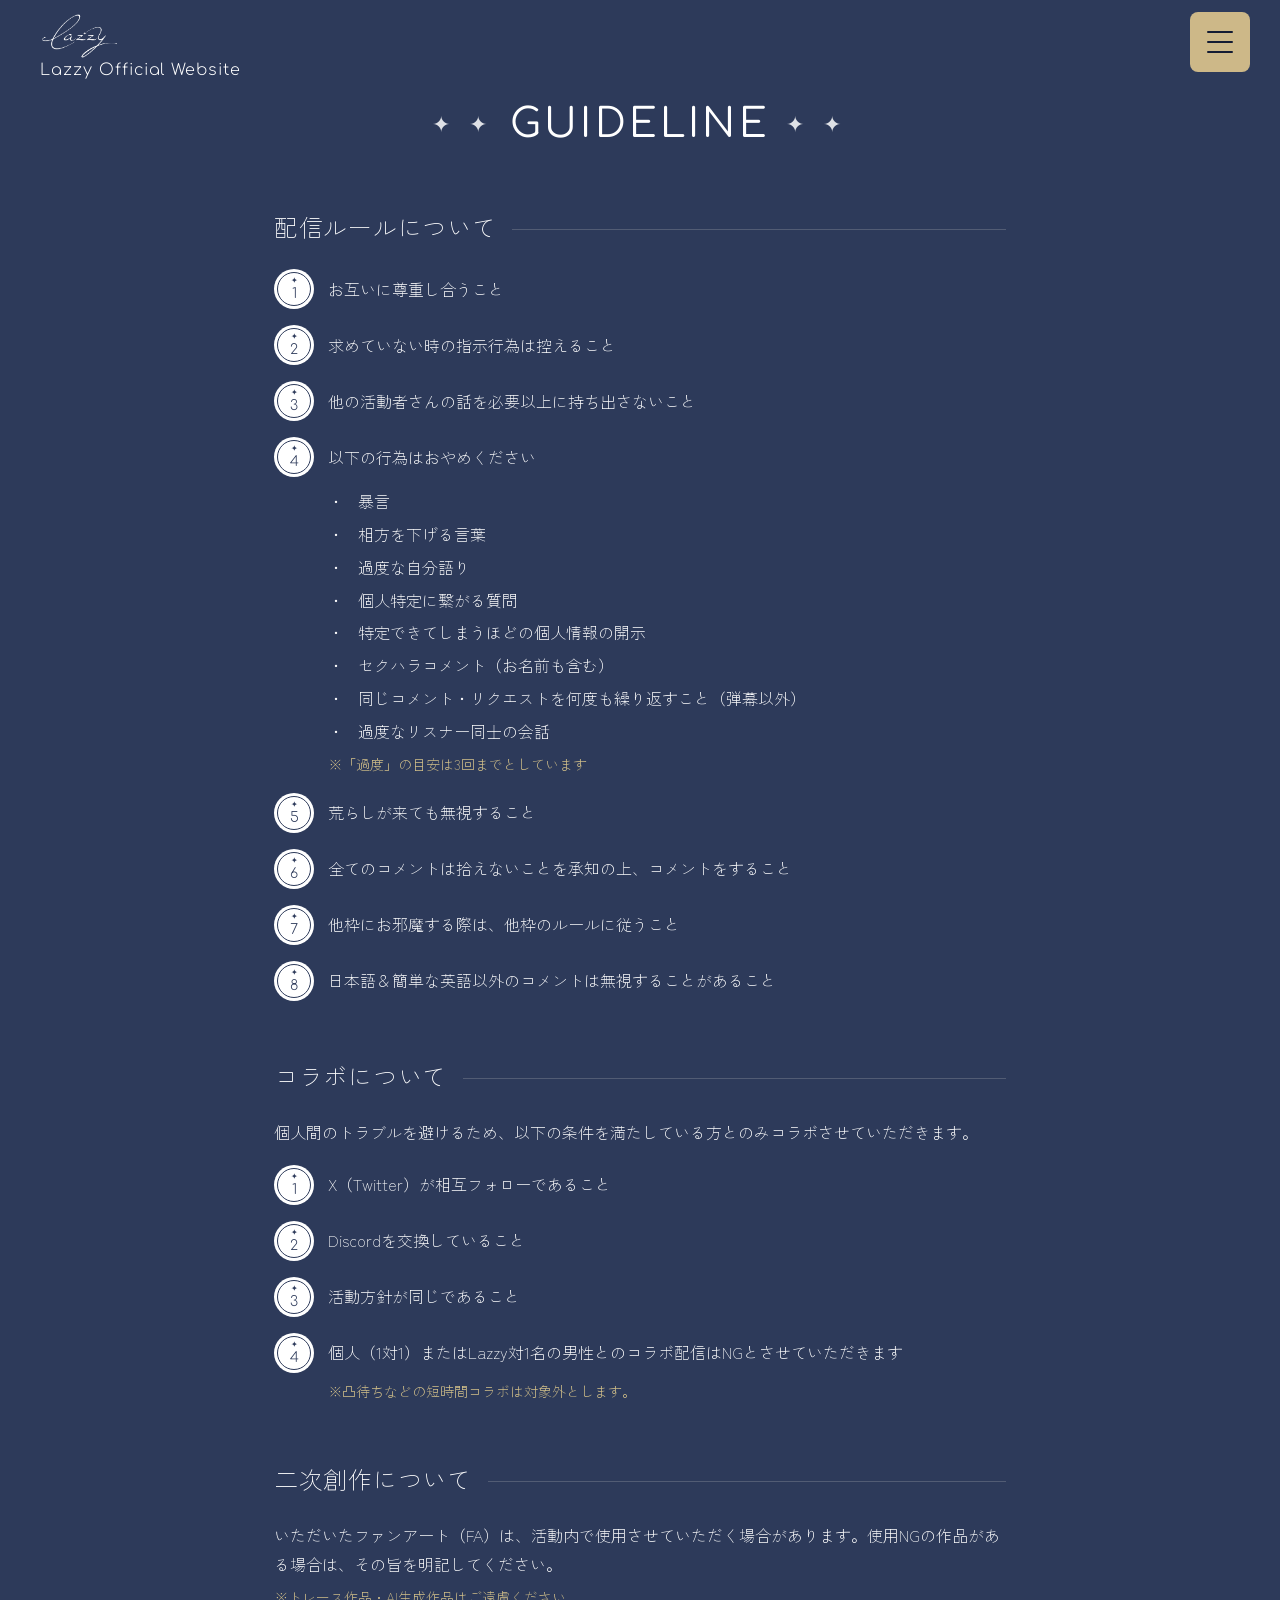
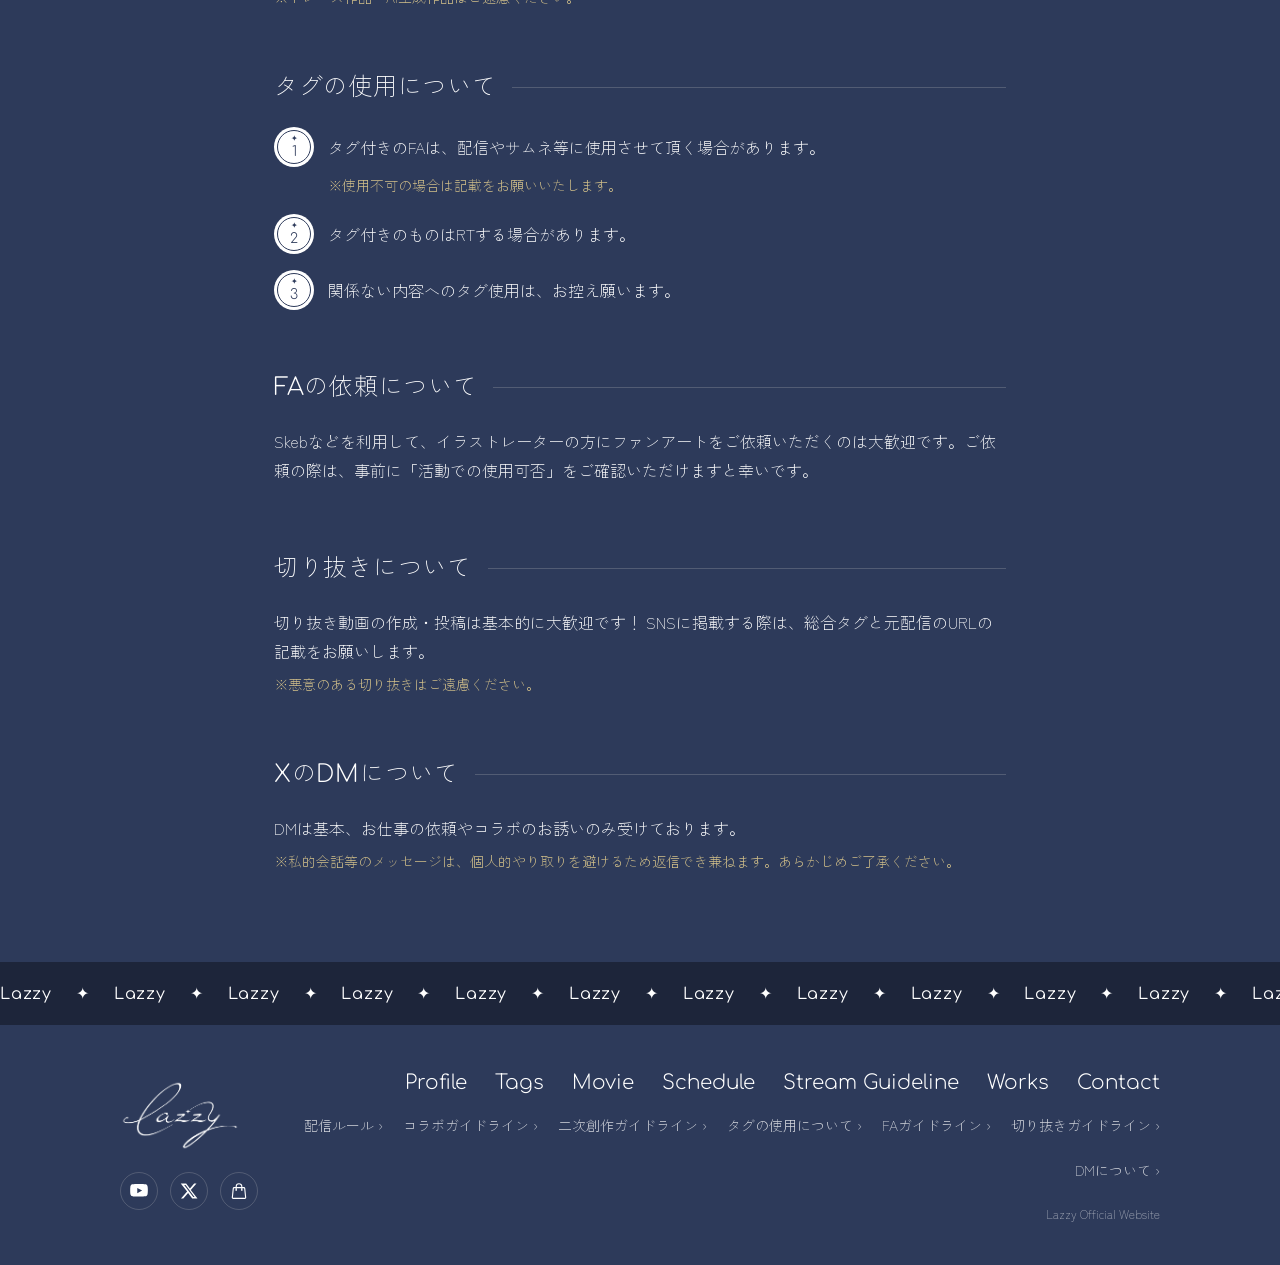
==== guideline.html @ 814a771d "Revert "Redesign scroll-to-top button as a tab-shaped peek button" This reverts commit 3e7f0192d2b36" ====
<!DOCTYPE html>
<html lang="ja">
<head>
<meta charset="UTF-8">
<meta name="viewport" content="width=device-width, initial-scale=1.0">
<title>GUIDELINE｜Lazzy Official Website</title>
<meta name="description" content="Vsingerユニット「Lazzy」のコラボ・二次創作・ファンアート依頼・切り抜きに関するガイドラインです。">

<link rel="icon" href="images/logo.png" type="image/png">

<meta property="og:type" content="website">
<meta property="og:site_name" content="Lazzy Official Website">
<meta property="og:title" content="GUIDELINE｜Lazzy Official Website">
<meta property="og:description" content="Vsingerユニット「Lazzy」のコラボ・二次創作・ファンアート依頼・切り抜きに関するガイドラインです。">
<meta property="og:image" content="images/url_image.png">
<meta name="twitter:card" content="summary_large_image">
<meta name="twitter:title" content="GUIDELINE｜Lazzy Official Website">
<meta name="twitter:description" content="Vsingerユニット「Lazzy」のコラボ・二次創作・ファンアート依頼・切り抜きに関するガイドラインです。">
<meta name="twitter:image" content="images/url_image.png">

<link rel="preconnect" href="https://fonts.googleapis.com">
<link rel="preconnect" href="https://fonts.gstatic.com" crossorigin>
<link href="https://fonts.googleapis.com/css2?family=Comfortaa:wght@300;400;500;600;700&amp;family=Zen+Kaku+Gothic+New:wght@300;400;500;700;900&amp;display=swap" rel="stylesheet">

<link rel="stylesheet" href="css/style.css">
</head>
<body class="page-inner">

<!-- ================= ヘッダー（ロゴ＋ハンバーガーのみ） ================= -->
<header class="site-header header-compact-always">
  <div class="header-inner">
    <a href="index.html#top" class="logo-lockup">
      <img src="images/logo.png" alt="Lazzy" class="logo-img">
      <span class="logo-sub">Lazzy Official Website</span>
    </a>

  </div>
</header>

<!-- ハンバーガーボタン（ヘッダーの外に置き、開いたメニューより前面に重ねる） -->
<button class="nav-toggle" id="navToggle" aria-label="メニューを開く" aria-expanded="false" aria-controls="menuOverlay">
  <span></span><span></span><span></span>
</button>

<!-- ================= フルスクリーンメニュー ================= -->
<div class="menu-overlay" id="menuOverlay">
  <nav class="menu-overlay-nav">
    <a href="index.html#top">Top</a>
    <a href="index.html#profile">Profile</a>
    <a href="index.html#tags">Tags</a>
    <a href="index.html#movie">Movie</a>
    <a href="index.html#schedule">Schedule</a>
    <a href="index.html#guideline">Stream Guideline</a>
    <a href="index.html#works">Works</a>
    <!-- CREATORS非表示中: 再表示する際はこのコメントを外す -->
    <!-- <a href="index.html#creators">Creators</a> -->
  </nav>
</div>

<!-- ================= GUIDELINE本文 ================= -->
<section class="section section-navy guideline-page">
  <div class="section-inner center">
    <h1 class="section-title starred">GUIDELINE</h1>
  </div>

  <div class="section-inner guideline-page-inner reveal-stagger">

    <div class="guideline-block reveal-item" id="stream">
      <h2 class="guideline-heading">配信ルールについて</h2>
      <ol class="rule-list">
        <li><span class="num"><span class="num-inner"><span class="num-star">✦</span>1</span></span>お互いに尊重し合うこと</li>
        <li><span class="num"><span class="num-inner"><span class="num-star">✦</span>2</span></span>求めていない時の指示行為は控えること</li>
        <li><span class="num"><span class="num-inner"><span class="num-star">✦</span>3</span></span>他の活動者さんの話を必要以上に持ち出さないこと</li>
        <li class="stacked">
          <div class="guideline-item-main">
            <span class="num"><span class="num-inner"><span class="num-star">✦</span>4</span></span>
            <p>以下の行為はおやめください</p>
          </div>
          <ul class="guideline-sub">
            <li>暴言</li>
            <li>相方を下げる言葉</li>
            <li>過度な自分語り</li>
            <li>個人特定に繋がる質問</li>
            <li>特定できてしまうほどの個人情報の開示</li>
            <li>セクハラコメント（お名前も含む）</li>
            <li>同じコメント・リクエストを何度も繰り返すこと（弾幕以外）</li>
            <li>過度なリスナー同士の会話</li>
          </ul>
          <p class="guideline-note-light">※「過度」の目安は3回までとしています</p>
        </li>
        <li><span class="num"><span class="num-inner"><span class="num-star">✦</span>5</span></span>荒らしが来ても無視すること</li>
        <li><span class="num"><span class="num-inner"><span class="num-star">✦</span>6</span></span>全てのコメントは拾えないことを承知の上、コメントをすること</li>
        <li><span class="num"><span class="num-inner"><span class="num-star">✦</span>7</span></span>他枠にお邪魔する際は、他枠のルールに従うこと</li>
        <li><span class="num"><span class="num-inner"><span class="num-star">✦</span>8</span></span>日本語＆簡単な英語以外のコメントは無視することがあること</li>
      </ol>
    </div>

    <div class="guideline-block reveal-item" id="collab">
      <h2 class="guideline-heading">コラボについて</h2>
      <p>個人間のトラブルを避けるため、以下の条件を満たしている方とのみコラボさせていただきます。</p>
      <ol class="rule-list">
        <li><span class="num"><span class="num-inner"><span class="num-star">✦</span>1</span></span>X（Twitter）が相互フォローであること</li>
        <li><span class="num"><span class="num-inner"><span class="num-star">✦</span>2</span></span>Discordを交換していること</li>
        <li><span class="num"><span class="num-inner"><span class="num-star">✦</span>3</span></span>活動方針が同じであること</li>
        <li class="stacked">
          <div class="guideline-item-main">
            <span class="num"><span class="num-inner"><span class="num-star">✦</span>4</span></span>
            <p>個人（1対1）またはLazzy対1名の男性とのコラボ配信はNGとさせていただきます</p>
          </div>
          <p class="guideline-note-light">※凸待ちなどの短時間コラボは対象外とします。</p>
        </li>
      </ol>
    </div>

    <div class="guideline-block reveal-item" id="fanart">
      <h2 class="guideline-heading">二次創作について</h2>
      <p>いただいたファンアート（FA）は、活動内で使用させていただく場合があります。使用NGの作品がある場合は、その旨を明記してください。</p>
      <p class="guideline-note-light">※トレース作品・AI生成作品はご遠慮ください。</p>
    </div>

    <div class="guideline-block reveal-item" id="tag">
      <h2 class="guideline-heading">タグの使用について</h2>
      <ol class="rule-list">
        <li class="stacked">
          <div class="guideline-item-main">
            <span class="num"><span class="num-inner"><span class="num-star">✦</span>1</span></span>
            <p>タグ付きのFAは、配信やサムネ等に使用させて頂く場合があります。</p>
          </div>
          <p class="guideline-note-light">※使用不可の場合は記載をお願いいたします。</p>
        </li>
        <li><span class="num"><span class="num-inner"><span class="num-star">✦</span>2</span></span>タグ付きのものはRTする場合があります。</li>
        <li><span class="num"><span class="num-inner"><span class="num-star">✦</span>3</span></span>関係ない内容へのタグ使用は、お控え願います。</li>
      </ol>
    </div>

    <div class="guideline-block reveal-item" id="fa-request">
      <h2 class="guideline-heading">FAの依頼について</h2>
      <p>Skebなどを利用して、イラストレーターの方にファンアートをご依頼いただくのは大歓迎です。ご依頼の際は、事前に「活動での使用可否」をご確認いただけますと幸いです。</p>
    </div>

    <div class="guideline-block reveal-item" id="kirinuki">
      <h2 class="guideline-heading">切り抜きについて</h2>
      <p>切り抜き動画の作成・投稿は基本的に大歓迎です！ SNSに掲載する際は、総合タグと元配信のURLの記載をお願いします。</p>
      <p class="guideline-note-light">※悪意のある切り抜きはご遠慮ください。</p>
    </div>

    <div class="guideline-block reveal-item" id="dm">
      <h2 class="guideline-heading">XのDMについて</h2>
      <p>DMは基本、お仕事の依頼やコラボのお誘いのみ受けております。</p>
      <p class="guideline-note-light">※私的会話等のメッセージは、個人的やり取りを避けるため返信でき兼ねます。あらかじめご了承ください。</p>
    </div>

  </div>
</section>

<!-- ================= マーキー ================= -->
<div class="marquee" aria-hidden="true">
  <div class="marquee-track">
    <span class="marquee-word">Lazzy</span><span class="marquee-star">✦</span>
    <span class="marquee-word">Lazzy</span><span class="marquee-star">✦</span>
    <span class="marquee-word">Lazzy</span><span class="marquee-star">✦</span>
    <span class="marquee-word">Lazzy</span><span class="marquee-star">✦</span>
    <span class="marquee-word">Lazzy</span><span class="marquee-star">✦</span>
    <span class="marquee-word">Lazzy</span><span class="marquee-star">✦</span>
    <span class="marquee-word">Lazzy</span><span class="marquee-star">✦</span>
    <span class="marquee-word">Lazzy</span><span class="marquee-star">✦</span>
    <span class="marquee-word">Lazzy</span><span class="marquee-star">✦</span>
    <span class="marquee-word">Lazzy</span><span class="marquee-star">✦</span>
    <span class="marquee-word">Lazzy</span><span class="marquee-star">✦</span>
    <span class="marquee-word">Lazzy</span><span class="marquee-star">✦</span>
    <span class="marquee-word">Lazzy</span><span class="marquee-star">✦</span>
    <span class="marquee-word">Lazzy</span><span class="marquee-star">✦</span>
    <span class="marquee-word">Lazzy</span><span class="marquee-star">✦</span>
    <span class="marquee-word">Lazzy</span><span class="marquee-star">✦</span>
    <span class="marquee-word">Lazzy</span><span class="marquee-star">✦</span>
    <span class="marquee-word">Lazzy</span><span class="marquee-star">✦</span>
    <span class="marquee-word">Lazzy</span><span class="marquee-star">✦</span>
    <span class="marquee-word">Lazzy</span><span class="marquee-star">✦</span>
    <span class="marquee-word">Lazzy</span><span class="marquee-star">✦</span>
    <span class="marquee-word">Lazzy</span><span class="marquee-star">✦</span>
    <span class="marquee-word">Lazzy</span><span class="marquee-star">✦</span>
    <span class="marquee-word">Lazzy</span><span class="marquee-star">✦</span>
    <span class="marquee-word">Lazzy</span><span class="marquee-star">✦</span>
    <span class="marquee-word">Lazzy</span><span class="marquee-star">✦</span>
    <span class="marquee-word">Lazzy</span><span class="marquee-star">✦</span>
    <span class="marquee-word">Lazzy</span><span class="marquee-star">✦</span>
    <span class="marquee-word">Lazzy</span><span class="marquee-star">✦</span>
    <span class="marquee-word">Lazzy</span><span class="marquee-star">✦</span>
    <span class="marquee-word">Lazzy</span><span class="marquee-star">✦</span>
    <span class="marquee-word">Lazzy</span><span class="marquee-star">✦</span>
    <span class="marquee-word">Lazzy</span><span class="marquee-star">✦</span>
    <span class="marquee-word">Lazzy</span><span class="marquee-star">✦</span>
    <span class="marquee-word">Lazzy</span><span class="marquee-star">✦</span>
    <span class="marquee-word">Lazzy</span><span class="marquee-star">✦</span>
    <span class="marquee-word">Lazzy</span><span class="marquee-star">✦</span>
    <span class="marquee-word">Lazzy</span><span class="marquee-star">✦</span>
    <span class="marquee-word">Lazzy</span><span class="marquee-star">✦</span>
    <span class="marquee-word">Lazzy</span><span class="marquee-star">✦</span>
  </div>
</div>

<!-- ================= フッター ================= -->
<footer class="site-footer">
  <div class="footer-inner">
    <div class="footer-left">
      <a href="index.html#top" class="logo-lockup footer-logo">
        <img src="images/logo.png" alt="Lazzy" class="logo-img">
      </a>
      <div class="footer-social">
        <a href="https://www.youtube.com/@we_are_lazzy" target="_blank" rel="noopener" aria-label="YouTube">
          <svg aria-hidden="true" viewBox="0 0 24 24" width="18" height="18"><path fill="currentColor" d="M23.5 6.2s-.23-1.64-.94-2.36c-.9-.94-1.9-.95-2.36-1C16.9 2.5 12 2.5 12 2.5h-.01s-4.9 0-8.2.34c-.46.05-1.46.06-2.36 1C.72 4.56.5 6.2.5 6.2S.25 8.13.25 10.06v1.87C.25 13.87.5 15.8.5 15.8s.23 1.64.93 2.36c.9.94 2.08.91 2.6 1.01 1.9.18 8 .24 8 .24s4.9-.01 8.2-.35c.46-.05 1.46-.06 2.36-1 .7-.72.94-2.36.94-2.36s.25-1.93.25-3.87v-1.87c0-1.93-.25-3.86-.25-3.86zM9.7 14.9V7.9l6.5 3.5-6.5 3.5z"/></svg>
        </a>
        <a href="https://x.com/we_are_lazzy" target="_blank" rel="noopener" aria-label="X (Twitter)">
          <svg aria-hidden="true" viewBox="0 0 24 24" width="18" height="18"><path fill="currentColor" d="M18.9 2H22l-7.6 8.7L23.3 22h-7l-5.5-7.2L4.4 22H1.3l8.2-9.3L1 2h7.2l5 6.6L18.9 2zm-1.2 18h1.7L7.4 3.9H5.6L17.7 20z"/></svg>
        </a>
        <a href="https://lazzy.booth.pm" target="_blank" rel="noopener" aria-label="グッズショップ">
          <svg aria-hidden="true" xmlns="http://www.w3.org/2000/svg" fill="none" viewBox="0 0 24 24" stroke-width="1.5" stroke="currentColor" width="18" height="18">
            <path stroke-linecap="round" stroke-linejoin="round" d="M15.75 10.5V6a3.75 3.75 0 1 0-7.5 0v4.5m11.356-1.993 1.263 12c.07.665-.45 1.243-1.119 1.243H4.25a1.125 1.125 0 0 1-1.12-1.243l1.264-12A1.125 1.125 0 0 1 5.513 7.5h12.974c.576 0 1.059.435 1.119 1.007ZM8.625 10.5a.375.375 0 1 1-.75 0 .375.375 0 0 1 .75 0Zm7.5 0a.375.375 0 1 1-.75 0 .375.375 0 0 1 .75 0Z" />
          </svg>
        </a>
      </div>
    </div>

    <div class="footer-right">
      <div class="footer-right-top">
        <nav class="footer-nav">
          <a href="index.html#profile">Profile</a>
          <a href="index.html#tags">Tags</a>
          <a href="index.html#movie">Movie</a>
          <a href="index.html#schedule">Schedule</a>
          <a href="index.html#guideline">Stream Guideline</a>
          <a href="index.html#works">Works</a>
          <!-- CREATORS非表示中: 再表示する際はこのコメントを外す -->
          <!-- <a href="index.html#creators">Creators</a> -->
          <a href="https://x.com/we_are_lazzy" target="_blank" rel="noopener">Contact</a>
        </nav>

        <div class="footer-sub-links">
          <a href="#stream">配信ルール &rsaquo;</a>
          <a href="#collab">コラボガイドライン &rsaquo;</a>
          <a href="#fanart">二次創作ガイドライン &rsaquo;</a>
          <span class="footer-break" aria-hidden="true"></span>
          <a href="#tag">タグの使用について &rsaquo;</a>
          <a href="#fa-request">FAガイドライン &rsaquo;</a>
          <a href="#kirinuki">切り抜きガイドライン &rsaquo;</a>
          <span class="footer-break" aria-hidden="true"></span>
          <a href="#dm">DMについて &rsaquo;</a>
        </div>
      </div>

      <p class="footer-copy">Lazzy Official Website</p>
    </div>
  </div>
</footer>

<button class="scroll-top-btn" id="scrollTopBtn" aria-label="ページトップへ戻る">
  <svg aria-hidden="true" viewBox="0 0 24 24" width="20" height="20"><path fill="currentColor" d="M12 4l-8 8h5v8h6v-8h5z"/></svg>
</button>

<script src="js/script.js"></script>
</body>
</html>
---- css/style.css ----
/* =========================================================
   Lazzy 公式サイト スタイルシート
   色を変えたい場合は、下の :root の中の色コード(#で始まる値)を
   書き換えるだけで、サイト全体の配色が変わります。
   ========================================================= */

:root {
  --color-navy: #1c2745;
  --color-navy-deep: #141c33;
  --color-navy-deep-rgb: 20, 28, 51;
  --color-ivory: #f7f3ea;
  --color-ivory-rgb: 247, 243, 234;
  --color-text-dark: #2d3a5a;
  --color-text-light: #ffffff;
  --color-text-muted: #ffffff;
  --color-text-muted-dark: #2d3a5a;
  --color-accent: #cdb888;
  --color-gold: #cdb888;
  --color-gold-rgb: 205, 184, 136;
  --color-gold-dark: #b89f70;
  --color-border-light: rgba(var(--color-ivory-rgb), 0.18);
  --color-white: #ffffff;
  --color-white-rgb: 255, 255, 255;
  --color-black: #000000;
  --color-date-gray: #d3d3d3;

  --color-hero-navy: #2d3a5a;
  --color-hero-gold: #d5c28a;
  --color-hero-gold-rgb: 213, 194, 138;
  --color-marquee-navy: #1d253a;

  --font-logo: 'Comfortaa', 'Zen Kaku Gothic New', sans-serif;
  --font-heading: 'Comfortaa', 'Zen Kaku Gothic New', sans-serif;
  --font-body: 'Zen Kaku Gothic New', 'Comfortaa', sans-serif;
  --font-jp: 'Zen Kaku Gothic New', sans-serif;

  --max-width: 1120px;
}

* { box-sizing: border-box; }

html { scroll-behavior: smooth; }

@media (prefers-reduced-motion: reduce) {
  html { scroll-behavior: auto; }
  * { animation-duration: 0.01ms !important; animation-iteration-count: 1 !important; transition-duration: 0.01ms !important; }
}

body {
  margin: 0;
  font-family: var(--font-body);
  color: var(--color-text-dark);
  background: var(--color-hero-navy);
  line-height: 1.8;
  font-weight: 300;
}
body.menu-open {
  overflow: hidden;
}
body.menu-open .nav-toggle {
  opacity: 1;
  transform: scale(1);
  pointer-events: auto;
}

img { max-width: 100%; display: block; }
a { color: inherit; text-decoration: none; }
h1, h2, h3 { margin: 0; }

.visually-hidden {
  position: absolute;
  width: 1px;
  height: 1px;
  padding: 0;
  margin: -1px;
  overflow: hidden;
  clip: rect(0, 0, 0, 0);
  white-space: nowrap;
  border: 0;
}

.section-inner {
  max-width: var(--max-width);
  margin: 0 auto;
  padding: 0 24px;
}
.header-inner {
  max-width: var(--max-width);
  margin: 0 auto;
  padding: 0 24px;
}
.center { text-align: center; }

a:focus-visible,
button:focus-visible {
  outline: 2px solid var(--color-accent);
  outline-offset: 3px;
}

/* ---------- 共通見出し ---------- */
.section-title {
  font-family: var(--font-heading);
  font-weight: 400;
  font-size: 40px;
  letter-spacing: 0.08em;
  margin-bottom: 18px;
  opacity: 0;
  transform: translateY(24px);
  transition: opacity .7s ease, transform .7s ease;
}
.section-title.is-visible {
  opacity: 1;
  transform: translateY(0);
}

/* ---------- スクロール表示アニメーション（汎用） ---------- */
.reveal {
  opacity: 0;
  transform: translateY(24px);
  transition: opacity .7s ease, transform .7s ease;
}
.reveal.is-visible {
  opacity: 1;
  transform: translateY(0);
}
.reveal-d1 { transition-delay: .15s; }

.reveal-stagger > .reveal-item {
  opacity: 0;
  transform: translateY(24px);
  transition: opacity .6s ease, transform .6s ease;
}
.reveal-stagger.is-visible > .reveal-item {
  opacity: 1;
  transform: translateY(0);
}
.reveal-stagger > .reveal-item:nth-child(1) { transition-delay: 0s; }
.reveal-stagger > .reveal-item:nth-child(2) { transition-delay: .1s; }
.reveal-stagger > .reveal-item:nth-child(3) { transition-delay: .2s; }
.reveal-stagger > .reveal-item:nth-child(4) { transition-delay: .3s; }
.reveal-stagger > .reveal-item:nth-child(5) { transition-delay: .4s; }
.reveal-stagger > .reveal-item:nth-child(6) { transition-delay: .5s; }
.reveal-stagger > .reveal-item:nth-child(7) { transition-delay: .6s; }
.reveal-stagger > .reveal-item:nth-child(8) { transition-delay: .7s; }
.section-lead {
  color: var(--color-text-muted);
  margin: 0 auto 24px;
  font-size: 24px;
  white-space: nowrap;
}
.sp-break { display: none; }
.section-sublead {
  color: var(--color-text-muted);
  font-size: 16px;
  margin: 0;
}

.section-title.starred::before,
.section-title.starred::after {
  content: '✦ ✦';
  display: inline-block;
  color: currentColor;
  font-size: 0.55em;
  letter-spacing: 0.3em;
  vertical-align: middle;
  opacity: 0.85;
  animation: twinkle 2.4s ease-in-out infinite alternate;
}
.section-title.starred::before { margin-right: 16px; }
.section-title.starred::after { margin-left: 16px; animation-delay: 1.2s; }
.section-title.starred.dark { color: var(--color-text-dark); }
.section-navy .section-lead { color: var(--color-text-muted); }
.section-ivory .section-lead { color: var(--color-text-muted-dark); }

/* ---------- ヘッダー ---------- */
.site-header {
  position: fixed;
  top: 0; left: 0; right: 0;
  z-index: 100;
  background: transparent;
  transition: background .3s ease, backdrop-filter .3s ease;
}
.header-inner {
  display: flex;
  align-items: flex-start;
  justify-content: space-between;
  height: 90px;
  max-width: none;
  margin: 0;
  padding: 12px 40px 0;
}
.logo-lockup {
  display: flex;
  flex-direction: column;
  align-items: flex-start;
  line-height: 1.1;
}
.logo-img {
  display: block;
  height: 48px;
  width: auto;
  mix-blend-mode: screen;
}
.logo-sub {
  font-family: var(--font-heading);
  font-size: 16px;
  letter-spacing: 0.06em;
  color: var(--color-text-muted);
  margin-top: 2px;
}
.main-nav {
  display: flex;
  flex-direction: column;
  align-items: flex-end;
  gap: 12px;
  opacity: 1;
  transform: translateY(0);
  transition: opacity .3s ease, transform .3s ease;
}
.main-nav a {
  font-family: var(--font-heading);
  font-size: 40px;
  line-height: 1.1;
  letter-spacing: 0.04em;
  color: var(--color-text-light);
  position: relative;
}
.main-nav a::after {
  content: '';
  position: absolute;
  left: 0; bottom: -6px;
  width: 0; height: 1px;
  background: var(--color-accent);
  transition: width .25s ease;
}
.main-nav a:hover::after { width: 100%; }

.nav-toggle {
  display: flex;
  position: fixed;
  top: 12px;
  right: 30px;
  z-index: 300;
  flex-direction: column;
  justify-content: center;
  align-items: center;
  gap: 8px;
  width: 60px; height: 60px;
  background: var(--color-gold);
  border: none;
  border-radius: 8px;
  cursor: pointer;
  padding: 0;
  opacity: 0;
  transform: scale(.9);
  pointer-events: none;
  transition: background-color .3s ease, opacity .3s ease, transform .3s ease;
  flex: 0 0 auto;
}
.nav-toggle:hover { background: var(--color-gold-dark); }
.nav-toggle span {
  display: block;
  width: 26px;
  height: 2px;
  background: var(--color-navy-deep);
  border-radius: 2px;
  transition: transform .3s ease, opacity .3s ease, background-color .3s ease;
}
.nav-toggle.is-active {
  background: var(--color-navy-deep);
}
.nav-toggle.is-active:hover { background: var(--color-navy-deep); }
.nav-toggle.is-active span {
  background: var(--color-text-light);
}
.nav-toggle.is-active span:nth-child(1) { transform: translateY(10px) rotate(45deg); }
.nav-toggle.is-active span:nth-child(2) { opacity: 0; }
.nav-toggle.is-active span:nth-child(3) { transform: translateY(-10px) rotate(-45deg); }

/* スクロール後（TOP）／常時（下層ページ）はナビをたたんでハンバーガーのみ表示 */
.site-header.is-compact .main-nav,
.site-header.header-compact-always .main-nav {
  opacity: 0;
  transform: translateY(-8px);
  pointer-events: none;
}
.site-header.is-compact ~ .nav-toggle,
.site-header.header-compact-always ~ .nav-toggle {
  opacity: 1;
  transform: scale(1);
  pointer-events: auto;
}

/* ---------- フルスクリーンメニュー ---------- */
.menu-overlay {
  position: fixed;
  inset: 0;
  z-index: 200;
  background: var(--color-ivory);
  display: flex;
  flex-direction: column;
  align-items: flex-end;
  justify-content: center;
  padding: 40px 48px;
  opacity: 0;
  visibility: hidden;
  transform: translateY(-24px);
  transition: opacity .35s ease, transform .35s ease, visibility 0s linear .35s;
  pointer-events: none;
}
.menu-overlay.is-open {
  opacity: 1;
  visibility: visible;
  transform: translateY(0);
  transition: opacity .35s ease, transform .35s ease, visibility 0s linear 0s;
  pointer-events: auto;
}

.menu-overlay-nav {
  display: flex;
  flex-direction: column;
  align-items: flex-end;
  gap: 12px;
}
.menu-overlay-nav a {
  font-family: var(--font-heading);
  font-weight: normal;
  font-size: 40px;
  color: var(--color-text-dark);
  letter-spacing: 0.04em;
  opacity: 0;
  transform: translateX(24px);
  transition: opacity .35s ease, transform .35s ease;
}
.menu-overlay.is-open .menu-overlay-nav a {
  opacity: 1;
  transform: translateX(0);
}
.menu-overlay-nav a:nth-child(1) { transition-delay: .1s; }
.menu-overlay-nav a:nth-child(2) { transition-delay: .15s; }
.menu-overlay-nav a:nth-child(3) { transition-delay: .2s; }
.menu-overlay-nav a:nth-child(4) { transition-delay: .25s; }
.menu-overlay-nav a:nth-child(5) { transition-delay: .3s; }
.menu-overlay-nav a:nth-child(6) { transition-delay: .35s; }
.menu-overlay-nav a:nth-child(7) { transition-delay: .4s; }
.menu-overlay-nav a:nth-child(8) { transition-delay: .45s; }
.menu-overlay-nav a:hover { color: var(--color-gold-dark); }

/* ---------- ページローダー ---------- */
.page-loader {
  position: fixed;
  inset: 0;
  width: 100vw;
  height: 100vh;
  width: 100dvw;
  height: 100dvh;
  z-index: 500;
  display: flex;
  flex-direction: column;
  align-items: center;
  justify-content: center;
  gap: 24px;
  overflow: hidden;
  background:
    linear-gradient(0deg, rgba(var(--color-hero-gold-rgb), 0.5) 0%, rgba(var(--color-hero-gold-rgb), 0) 55%),
    var(--color-hero-navy);
  -webkit-mask-image: radial-gradient(circle at center, transparent 0%, black 0%);
  mask-image: radial-gradient(circle at center, transparent 0%, black 0%);
  transition: visibility 0s linear .5s;
}
.page-loader.is-hidden {
  visibility: hidden;
  pointer-events: none;
  animation: page-loader-iris-out .5s ease forwards;
}
@keyframes page-loader-iris-out {
  0%   { -webkit-mask-image: radial-gradient(circle at center, transparent 0%, black 0%);   mask-image: radial-gradient(circle at center, transparent 0%, black 0%); }
  10%  { -webkit-mask-image: radial-gradient(circle at center, transparent 10%, black 10%); mask-image: radial-gradient(circle at center, transparent 10%, black 10%); }
  20%  { -webkit-mask-image: radial-gradient(circle at center, transparent 20%, black 20%); mask-image: radial-gradient(circle at center, transparent 20%, black 20%); }
  30%  { -webkit-mask-image: radial-gradient(circle at center, transparent 30%, black 30%); mask-image: radial-gradient(circle at center, transparent 30%, black 30%); }
  40%  { -webkit-mask-image: radial-gradient(circle at center, transparent 40%, black 40%); mask-image: radial-gradient(circle at center, transparent 40%, black 40%); }
  50%  { -webkit-mask-image: radial-gradient(circle at center, transparent 50%, black 50%); mask-image: radial-gradient(circle at center, transparent 50%, black 50%); }
  60%  { -webkit-mask-image: radial-gradient(circle at center, transparent 60%, black 60%); mask-image: radial-gradient(circle at center, transparent 60%, black 60%); }
  70%  { -webkit-mask-image: radial-gradient(circle at center, transparent 70%, black 70%); mask-image: radial-gradient(circle at center, transparent 70%, black 70%); }
  80%  { -webkit-mask-image: radial-gradient(circle at center, transparent 80%, black 80%); mask-image: radial-gradient(circle at center, transparent 80%, black 80%); }
  90%  { -webkit-mask-image: radial-gradient(circle at center, transparent 90%, black 90%); mask-image: radial-gradient(circle at center, transparent 90%, black 90%); }
  100% { -webkit-mask-image: radial-gradient(circle at center, transparent 100%, black 100%); mask-image: radial-gradient(circle at center, transparent 100%, black 100%); }
}
.page-loader-logo {
  position: relative;
  z-index: 1;
  width: 160px;
  height: auto;
  mix-blend-mode: screen;
  filter: drop-shadow(0 0 16px rgba(var(--color-white-rgb), 0.3));
}
.page-loader-dots {
  position: relative;
  z-index: 1;
  display: flex;
  gap: 14px;
  font-size: 20px;
  color: var(--color-hero-gold);
}
.page-loader-dots span {
  display: inline-block;
  opacity: 0.3;
  animation: page-loader-dot-pulse 0.9s ease-in-out infinite;
}
.page-loader-dots span:nth-child(1) { animation-delay: 0s; }
.page-loader-dots span:nth-child(2) { animation-delay: .15s; }
.page-loader-dots span:nth-child(3) { animation-delay: .3s; }
@keyframes page-loader-dot-pulse {
  0%, 100% { opacity: 0.3; transform: scale(0.8); }
  50% { opacity: 1; transform: scale(1.3); }
}

/* ---------- ヒーロー ---------- */
.hero {
  position: relative;
  height: 810px;
  text-align: center;
  overflow: hidden;
  background:
    linear-gradient(0deg, rgba(var(--color-hero-gold-rgb), 0.5) 0%, rgba(var(--color-hero-gold-rgb), 0) 55%),
    var(--color-hero-navy);
}

.hero-star {
  position: absolute;
  z-index: 1;
  color: var(--color-white);
  opacity: 0.85;
  animation: twinkle 4s ease-in-out infinite alternate;
}
.hero-star-1 { top: 9%; left: 14%; font-size: 15px; animation-delay: .3s; }
.hero-star-2 { top: 16%; right: 12%; font-size: 11px; animation-delay: 1.1s; }
.hero-star-3 { bottom: 32%; left: 7%; font-size: 12px; animation-delay: .7s; }
.hero-star-4 { top: 28%; left: 24%; font-size: 9px;  animation-delay: 1.8s; }
.hero-star-5 { top: 8%;  left: 42%; font-size: 10px; animation-delay: .5s; }
.hero-star-6 { top: 34%; right: 8%; font-size: 13px; animation-delay: 2.2s; }
.hero-star-7 { bottom: 22%; right: 22%; font-size: 10px; animation-delay: 1.4s; }
.hero-star-8 { top: 20%; right: 40%; font-size: 8px;  animation-delay: .9s; }
.hero-star-9 { bottom: 40%; left: 30%; font-size: 9px;  animation-delay: 2.6s; }

.hero-shooting-star {
  position: absolute;
  width: 160px;
  height: 1px;
  z-index: 1;
  background: linear-gradient(90deg, transparent, rgba(var(--color-white-rgb), 0.9));
  opacity: 0;
  animation-name: shooting-star;
  animation-timing-function: ease-in;
  animation-iteration-count: infinite;
}
.hero-shooting-star-1 { top: 6%;  right: 4%;  width: 170px; animation-duration: 6s;   animation-delay: 0s; }
.hero-shooting-star-2 { top: 15%; right: 32%; width: 110px; animation-duration: 7.5s; animation-delay: 2.4s; }
.hero-shooting-star-3 { top: 4%;  left: 16%;  width: 130px; animation-duration: 8.2s; animation-delay: 4.8s; }
.hero-shooting-star-4 { top: 22%; right: 14%; width: 90px;  animation-duration: 5.4s; animation-delay: 1.2s; }

@keyframes shooting-star {
  0%   { transform: translate(0, 0) rotate(-32deg); opacity: 0; }
  4%   { opacity: 1; }
  18%  { opacity: 1; }
  28%  { transform: translate(-220px, 140px) rotate(-32deg); opacity: 0; }
  100% { opacity: 0; }
}

.hero-stars {
  position: absolute;
  inset: 0;
  background-image:
    radial-gradient(1.5px 1.5px at 20% 30%, var(--color-white), transparent),
    radial-gradient(1.5px 1.5px at 75% 15%, var(--color-white), transparent),
    radial-gradient(1px 1px at 60% 45%, var(--color-white), transparent),
    radial-gradient(1.5px 1.5px at 85% 60%, var(--color-white), transparent),
    radial-gradient(1px 1px at 10% 70%, var(--color-white), transparent),
    radial-gradient(1.5px 1.5px at 40% 12%, var(--color-white), transparent),
    radial-gradient(1px 1px at 92% 35%, var(--color-white), transparent),
    radial-gradient(1.5px 1.5px at 30% 85%, var(--color-white), transparent),
    radial-gradient(1px 1px at 5% 45%, var(--color-white), transparent),
    radial-gradient(1.5px 1.5px at 55% 8%, var(--color-white), transparent),
    radial-gradient(1px 1px at 68% 78%, var(--color-white), transparent),
    radial-gradient(1.5px 1.5px at 95% 80%, var(--color-white), transparent),
    radial-gradient(1px 1px at 25% 55%, var(--color-white), transparent),
    radial-gradient(1.5px 1.5px at 48% 92%, var(--color-white), transparent),
    radial-gradient(1px 1px at 80% 5%, var(--color-white), transparent),
    radial-gradient(1.5px 1.5px at 15% 92%, var(--color-white), transparent);
  opacity: 0.55;
  animation: twinkle 5s ease-in-out infinite alternate;
}
@keyframes twinkle {
  from { opacity: 0.3; }
  to { opacity: 0.7; }
}

.hero-orbit {
  position: absolute;
  top: 50%;
  left: 50%;
  border: 1px solid var(--color-border-light);
  border-radius: 50%;
  animation-name: orbit-spin;
  animation-timing-function: linear;
  animation-iteration-count: infinite;
}
.hero-orbit::before {
  content: '';
  position: absolute;
  top: -3px;
  left: 50%;
  width: 6px;
  height: 6px;
  margin-left: -3px;
  border-radius: 50%;
  background: var(--color-gold);
  box-shadow: 0 0 8px 2px rgba(var(--color-gold-rgb), 0.6);
}
.hero-orbit-1 {
  width: min(1100px, 130vw);
  height: min(1100px, 130vw);
  animation-duration: 70s;
}
.hero-orbit-2 {
  width: min(820px, 100vw);
  height: min(820px, 100vw);
  opacity: 0.75;
  animation-duration: 50s;
  animation-direction: reverse;
}
.hero-orbit-3 {
  width: min(540px, 72vw);
  height: min(540px, 72vw);
  opacity: 0.55;
  animation-duration: 34s;
}
@keyframes orbit-spin {
  from { transform: translate(-50%, -50%) rotate(0deg); }
  to { transform: translate(-50%, -50%) rotate(360deg); }
}

.hero-art {
  position: absolute;
  top: -31px;
  left: 50%;
  width: 969px;
  aspect-ratio: 2278 / 2962;
  z-index: 1;
  pointer-events: none;
  opacity: 0;
}
body.content-revealed .hero-art {
  animation: hero-art-in 1.1s ease-out both;
}
.hero-art img { display: block; width: 100%; height: 100%; object-fit: contain; }

@keyframes hero-art-in {
  from { opacity: 0; transform: translateX(-50%) translateY(36px); }
  to   { opacity: 1; transform: translateX(-50%) translateY(0); }
}

.hero-inner {
  position: absolute;
  top: 50%;
  left: 50%;
  max-width: 90vw;
  z-index: 2;
  opacity: 0;
}
body.content-revealed .hero-inner {
  animation: hero-inner-in 2s ease-out 1s both;
}

@keyframes hero-inner-in {
  from { opacity: 0; transform: translate(-50%, calc(-50% + 18px)); }
  to   { opacity: 1; transform: translate(-50%, -50%); }
}

.hero-tagline {
  font-family: var(--font-jp);
  font-weight: 400;
  font-size: 24px;
  color: var(--color-text-light);
  letter-spacing: 0.06em;
  margin: 0;
  text-shadow: 0 1px 12px rgba(var(--color-navy-deep-rgb), 0.7);
}

.hero-social {
  position: absolute;
  left: 40px;
  bottom: 24px;
  z-index: 2;
  display: flex;
  flex-direction: column;
  gap: 16px;
}
.hero-social a {
  width: 72px; height: 72px;
  display: flex; align-items: center; justify-content: center;
  border-radius: 50%;
  border: 1px solid var(--color-border-light);
  color: var(--color-white);
  transition: background .2s ease, border-color .2s ease;
}
.hero-social a svg { width: 36px; height: 36px; }
.hero-social a:hover {
  background: rgba(var(--color-ivory-rgb), 0.1);
  border-color: var(--color-accent);
}

/* ---------- マーキー ---------- */
.marquee {
  background: var(--color-marquee-navy);
  overflow: hidden;
  white-space: nowrap;
  padding: 16px 0;
}
.marquee-track {
  display: inline-flex;
  animation: scroll-left 80s linear infinite;
}
.marquee-track span {
  display: inline-block;
  font-family: var(--font-logo);
  font-weight: 400;
  font-size: 16px;
  letter-spacing: 0.05em;
  color: var(--color-text-muted);
  margin-right: 24px;
}
@keyframes scroll-left {
  from { transform: translateX(0); }
  to { transform: translateX(-50%); }
}

/* ---------- セクション共通（ネイビー／アイボリー） ---------- */
.section { padding: 88px 0; }
.section-navy {
  background: var(--color-navy);
  color: var(--color-text-light);
}
.section-navy .section-title { color: var(--color-text-light); }
#profile { background: var(--color-hero-navy); padding: 40px 0; }
#works { padding: 40px 0; background: var(--color-hero-navy); }
#guideline { padding: 40px 0; }
.guideline-page { background: var(--color-hero-navy); }
.section-ivory {
  background: var(--color-ivory);
  color: var(--color-text-dark);
}
#creators { padding: 40px 0; border-radius: 32px 32px 0 0; }

#members { margin-top: 32px; }

/* ---------- メンバー ---------- */
.member-row {
  display: flex;
  align-items: center;
  gap: 48px;
  max-width: 760px;
  margin: 0 auto 24px;
}
.member-row-reverse { flex-direction: row-reverse; }
.member-row:last-child { margin-bottom: 0; }

.member-photo {
  position: relative;
  flex: 0 0 auto;
  border-radius: 0;
  overflow: hidden;
  width: 283px;
  height: 242px;
  background: var(--color-hero-navy);
  border: none;
}
.member-photo img {
  position: absolute;
  max-width: none;
}
.member-row .member-photo img {
  top: -37px;
  left: -365px;
  width: 950px;
  height: 1235.5px;
}
.member-row-reverse .member-photo img {
  top: -38px;
  left: -331px;
  width: 950px;
  height: 1235.5px;
}

.member-info { flex: 1; }
.member-row-reverse .member-info { text-align: right; }

.member-name {
  font-family: var(--font-heading);
  font-weight: 400;
  font-size: 32px;
  letter-spacing: 0.04em;
  margin-bottom: 12px;
}
.member-desc {
  font-size: 16px;
  color: var(--color-text-muted);
  margin-bottom: 24px;
}
.member-actions {
  display: flex;
  align-items: center;
  justify-content: space-between;
  gap: 24px;
}

.member-sns {
  display: flex;
  gap: 14px;
}
.member-sns a {
  width: 40px;
  height: 40px;
  display: flex;
  align-items: center;
  justify-content: center;
  border-radius: 50%;
  border: 1px solid var(--color-border-light);
  color: var(--color-text-light);
  transition: background .2s ease, border-color .2s ease;
}
.member-sns a svg { width: 18px; height: 18px; }
.member-sns a:hover {
  background: rgba(var(--color-ivory-rgb), 0.1);
  border-color: var(--color-accent);
}

.btn-more {
  display: inline-block;
  background: var(--color-hero-gold);
  color: var(--color-marquee-navy);
  font-family: var(--font-heading);
  font-weight: 600;
  font-size: 12px;
  letter-spacing: 0.08em;
  padding: 8px 22px;
  border: 1px solid currentColor;
  border-radius: 0 8px 0 8px;
  transition: background .2s ease;
}
.btn-more:hover { background: var(--color-gold-dark); }
.btn-more-lg {
  margin-top: 36px;
  padding: 20px 48px;
  font-size: 18px;
  font-weight: 400;
}
.member-actions .btn-more {
  display: inline-flex;
  align-items: center;
  justify-content: center;
  width: 86px;
  height: 36px;
  padding: 8px 16px;
  background: var(--color-hero-gold);
  color: var(--color-marquee-navy);
  border: 1px solid currentColor;
  border-radius: 0 8px 0 8px;
  font-size: 16px;
}
.member-actions .btn-more:hover { background: var(--color-gold-dark); }

/* ---------- 動画パネル ---------- */
#movie { margin-top: 48px; }
.movie-panel {
  background: var(--color-ivory);
  color: var(--color-text-dark);
  border-radius: 8px;
  padding: 40px;
}
.movie-panel .section-lead { color: var(--color-text-muted-dark); }

.movie-grid {
  display: grid;
  grid-template-columns: repeat(2, minmax(0, 1fr));
  gap: 24px;
  margin-top: 36px;
}
.movie-item { margin: 0; }
.movie-frame {
  position: relative;
  width: 100%;
  padding-top: 56.25%;
  background: var(--color-black);
  border-radius: 4px;
  overflow: hidden;
}
.movie-frame iframe {
  position: absolute;
  top: 0; left: 0;
  width: 100%; height: 100%;
  border: 0;
}
.movie-item figcaption {
  margin-top: 10px;
  font-size: 14px;
  color: var(--color-text-muted-dark);
}

/* ---------- スケジュール ---------- */
#schedule { margin-top: 32px; }
.schedule-item { margin-top: 24px; }
.schedule-panel {
  border-radius: 8px;
  overflow: hidden;
  max-width: 800px;
  margin: 0 auto;
  display: flex;
  justify-content: center;
}
.schedule-embed {
  width: 800px;
  height: auto;
  max-width: 100%;
  aspect-ratio: 800 / 450;
  border: 0;
}
.schedule-caption {
  max-width: 800px;
  margin: 10px auto 0;
  font-size: 14px;
  color: var(--color-text-muted);
}

/* ---------- 配信ガイドライン ---------- */
.guideline-inner { max-width: 860px; }
.guideline-list {
  list-style: none;
  margin: 24px 0 0;
  padding: 0;
  display: flex;
  flex-direction: column;
  gap: 16px;
}
.guideline-list > li {
  display: flex;
  align-items: center;
  gap: 8px;
  font-size: 16px;
}
.guideline-list .num,
.rule-list .num {
  flex: 0 0 40px;
  width: 40px;
  height: 40px;
  border-radius: 50%;
  background: var(--color-hero-navy);
  display: flex;
  align-items: center;
  justify-content: center;
}
.guideline-list .num-inner,
.rule-list .num-inner {
  width: 34px;
  height: 34px;
  border-radius: 50%;
  border: 1px solid var(--color-white);
  color: var(--color-text-light);
  font-family: var(--font-heading);
  font-size: 14px;
  line-height: 1;
  display: flex;
  flex-direction: column;
  align-items: center;
  justify-content: center;
  gap: 2px;
}
.guideline-list .num-star,
.rule-list .num-star {
  font-size: 8px;
  line-height: 1;
}
.rule-list .num { background: var(--color-white); }
.rule-list .num-inner { border-color: var(--color-hero-navy); color: var(--color-hero-navy); }
.guideline-list li.stacked { display: block; }
.guideline-list .guideline-item-main { gap: 8px; }
.guideline-list li.stacked .guideline-sub,
.guideline-list li.stacked .guideline-note { margin-left: 48px; }
.guideline-sub {
  list-style: none;
  margin: 10px 0 0;
  padding: 0;
  color: var(--color-text-muted-dark);
  font-size: 14px;
  display: flex;
  flex-direction: column;
  gap: 4px;
}
.guideline-sub li::before { content: '・'; }
.guideline-note {
  font-size: 14px;
  color: var(--color-text-muted-dark);
  margin: 8px 0 0;
}

/* ---------- 活動実績 ---------- */
.works-inner { max-width: 640px; }
.works-list {
  list-style: none;
  margin: 24px 0 0;
  padding: 0;
  display: flex;
  flex-direction: column;
  gap: 22px;
}
.works-group time {
  display: block;
  font-family: var(--font-heading);
  color: var(--color-date-gray);
  font-size: 12px;
  letter-spacing: 0.05em;
  margin-bottom: 6px;
}
.works-group ul {
  list-style: none;
  margin: 0;
  padding: 0;
  display: flex;
  flex-direction: column;
  gap: 16px;
}
.works-group ul li {
  font-size: 16px;
}

/* ---------- クリエイター ---------- */
.creators-inner { max-width: 860px; }
.creators-list {
  list-style: none;
  margin: 24px 0 0;
  padding: 0;
  display: flex;
  flex-wrap: wrap;
  justify-content: center;
  gap: 32px 48px;
}
.creators-item {
  flex: 0 1 200px;
  text-align: center;
}
.creators-role {
  display: flex;
  align-items: center;
  justify-content: center;
  gap: 6px;
  font-family: var(--font-heading);
  font-size: 16px;
  margin: 0 0 6px;
}
.creators-star {
  color: var(--color-hero-gold);
  font-size: 12px;
}
.creators-name {
  font-size: 16px;
  color: var(--color-text-muted-dark);
  margin: 0;
}

/* ---------- タグ ---------- */
#tags { margin-top: 48px; }
.tags-list {
  list-style: none;
  margin: 24px 0 0;
  padding: 0;
  display: flex;
  flex-wrap: wrap;
  justify-content: center;
  gap: 32px 48px;
}
.tags-item {
  flex: 0 1 200px;
  text-align: center;
}
.tags-label {
  display: flex;
  align-items: center;
  justify-content: center;
  gap: 6px;
  font-family: var(--font-heading);
  font-size: 16px;
  margin: 0 0 6px;
}
.tags-star {
  color: var(--color-hero-gold);
  font-size: 12px;
}
.tags-value {
  font-size: 16px;
  color: var(--color-text-light);
  margin: 0;
}

/* ---------- 下層ページ（GUIDELINE） ---------- */
.guideline-page-inner {
  max-width: 780px;
  display: flex;
  flex-direction: column;
  gap: 56px;
  margin-top: 48px;
}
.guideline-block p {
  font-size: 16px;
  margin: 0 0 6px;
}
.guideline-heading {
  font-family: var(--font-heading);
  font-weight: 300;
  font-size: 24px;
  letter-spacing: 0.03em;
  display: flex;
  align-items: center;
  gap: 16px;
  margin-bottom: 18px;
}
.guideline-heading::after {
  content: '';
  flex: 1;
  height: 1px;
  background: var(--color-border-light);
  position: relative;
}
.guideline-block .guideline-note-light {
  color: var(--color-hero-gold);
  font-size: 14px;
  margin: 4px 0 0;
}

.rule-list {
  list-style: none;
  margin: 18px 0 0;
  padding: 0;
  display: flex;
  flex-direction: column;
  gap: 16px;
}
.rule-list li {
  display: flex;
  align-items: center;
  gap: 14px;
  font-size: 16px;
}
.rule-list li.stacked {
  display: block;
}
.guideline-item-main {
  display: flex;
  align-items: center;
  gap: 14px;
}
.guideline-item-main p { margin: 0; }
.rule-list li.stacked .guideline-sub { margin: 10px 0 0 54px; color: var(--color-text-muted); }
.rule-list li.stacked .guideline-note-light { margin: 6px 0 0 54px; }
/* ---------- フッター ---------- */
.site-footer {
  background: var(--color-hero-navy);
  color: var(--color-text-light);
  height: 240px;
  display: flex;
  align-items: center;
}
.footer-inner {
  width: 100%;
  height: 100%;
  max-width: var(--max-width);
  margin: 0 auto;
  padding: 40px;
  display: flex;
  align-items: center;
  justify-content: space-between;
}
.footer-left {
  display: flex;
  flex-direction: column;
  align-items: flex-start;
  gap: 20px;
}
.footer-logo {
  display: inline-flex;
}
.footer-logo .logo-img {
  height: 73px;
}
.footer-social {
  display: flex;
  gap: 12px;
}
.footer-social a {
  width: 38px;
  height: 38px;
  display: flex;
  align-items: center;
  justify-content: center;
  border-radius: 50%;
  border: 1px solid var(--color-border-light);
  color: var(--color-text-light);
  transition: background .2s ease, border-color .2s ease;
}
.footer-social a:hover {
  background: rgba(var(--color-ivory-rgb), 0.1);
  border-color: var(--color-accent);
}
.footer-right {
  height: 100%;
  display: flex;
  flex-direction: column;
  align-items: flex-end;
  justify-content: space-between;
}
.footer-right-top {
  display: flex;
  flex-direction: column;
  align-items: flex-end;
}
.footer-nav {
  display: flex;
  flex-wrap: wrap;
  justify-content: flex-end;
  gap: 28px;
  font-family: var(--font-heading);
  font-size: 20px;
}
.footer-nav a,
.footer-sub-links a {
  transition: color .2s ease;
}
.footer-nav a:hover,
.footer-sub-links a:hover {
  color: var(--color-accent);
}
.footer-sub-links {
  display: flex;
  flex-wrap: wrap;
  justify-content: flex-end;
  gap: 20px;
  font-size: 14px;
  margin-top: 12px;
  color: var(--color-text-muted);
  opacity: 0.8;
}
.footer-break { display: none; }
.footer-copy {
  font-size: 12px;
  margin: 0;
  opacity: 0.6;
}

/* ---------- スクロールトップボタン ---------- */
.scroll-top-btn {
  position: fixed;
  right: 24px;
  bottom: 24px;
  z-index: 150;
  width: 48px;
  height: 48px;
  border-radius: 50%;
  background: var(--color-gold);
  border: none;
  display: flex;
  align-items: center;
  justify-content: center;
  color: var(--color-navy-deep);
  cursor: pointer;
  opacity: 0;
  transform: scale(.8);
  pointer-events: none;
  transition: opacity .3s ease, transform .3s ease, background-color .2s ease;
}
.scroll-top-btn.is-visible {
  opacity: 1;
  transform: scale(1);
  pointer-events: auto;
}
.scroll-top-btn:hover { background: var(--color-gold-dark); }

/* =========================================================
   レスポンシブ
   ========================================================= */
@media (max-width: 860px) {
  .movie-grid { grid-template-columns: 1fr; }
  .movie-panel { padding: 40px 24px; }
}

@media (max-width: 700px) {
  /* スマホ幅では常にハンバーガー表示（フルスクリーンメニューを使用） */
  .main-nav { display: none; }
  .nav-toggle {
    opacity: 1; transform: scale(1); pointer-events: auto;
    top: 12px; right: 20px; width: 56px; height: 56px;
  }
  .nav-toggle span { width: 24px; }

  .header-inner { height: 90px; padding: 12px 20px 0; }
  .logo-img { height: 44px; }
  .logo-sub { font-size: 13px; }

  .hero-social { left: 16px; bottom: 16px; }

  .hero-inner { top: 150px; width: 84vw; max-width: 84vw; }
  .hero-tagline { font-size: 19px; line-height: 1.7; }

  .section-lead { white-space: normal; }
  .sp-break { display: block; }

  .section-title { font-size: 22px; }
  .section-title.starred::before,
  .section-title.starred::after { letter-spacing: 0.12em; }
  .section-title.starred::before { margin-right: 6px; }
  .section-title.starred::after { margin-left: 6px; }
  .section-lead { font-size: 20px; }
  .guideline-heading { font-size: 20px; }
  .member-name { font-size: 20px; }

  .btn-more-lg {
    display: inline-flex;
    align-items: center;
    justify-content: center;
    height: 36px;
    margin-top: 36px;
    padding: 8px 16px;
    font-size: 16px;
  }

  .hero-art {
    top: auto;
    bottom: 0;
    width: 100vw;
    height: 600px;
    aspect-ratio: auto;
    overflow: hidden;
  }
  .hero-art img {
    position: absolute;
    top: 0;
    left: 50%;
    width: auto;
    height: 950px;
    max-width: none;
    transform: translateX(-50%);
    object-fit: cover;
  }
}

@media (max-width: 700px) {
  .member-row,
  .member-row-reverse {
    flex-direction: column;
    text-align: center;
    gap: 20px;
  }
  .member-row-reverse .member-info,
  .member-info { text-align: center; }
  .member-actions,
  .member-row-reverse .member-actions { justify-content: center; }

  .menu-overlay { align-items: center; padding: 32px 24px; }
  .menu-overlay-nav { align-items: center; }
  .menu-overlay-nav a { font-size: 28px; }

  .site-footer { height: auto; }
  .footer-inner {
    flex-direction: column;
    align-items: center;
    gap: 32px;
    padding: 40px 24px;
  }
  .footer-left { align-items: center; }
  .footer-right {
    height: auto;
    align-items: center;
    gap: 20px;
  }
  .footer-right-top { align-items: center; }
  .footer-nav,
  .footer-sub-links {
    justify-content: center;
    text-align: center;
  }
  .footer-nav { row-gap: 12px; }
  .footer-sub-links { row-gap: 6px; }
  .footer-break { display: block; flex-basis: 100%; height: 0; }
}

@media (max-width: 480px) {
  .section.guideline-page { padding-top: 88px; }
  .member-photo { width: 200px; height: 171px; }
  .member-row .member-photo img {
    top: -26.15px;
    left: -258px;
    width: 671.4px;
    height: 873.3px;
  }
  .member-row-reverse .member-photo img {
    top: -26.85px;
    left: -233.9px;
    width: 671.4px;
    height: 873.3px;
  }
  .section { padding: 64px 0; }
}
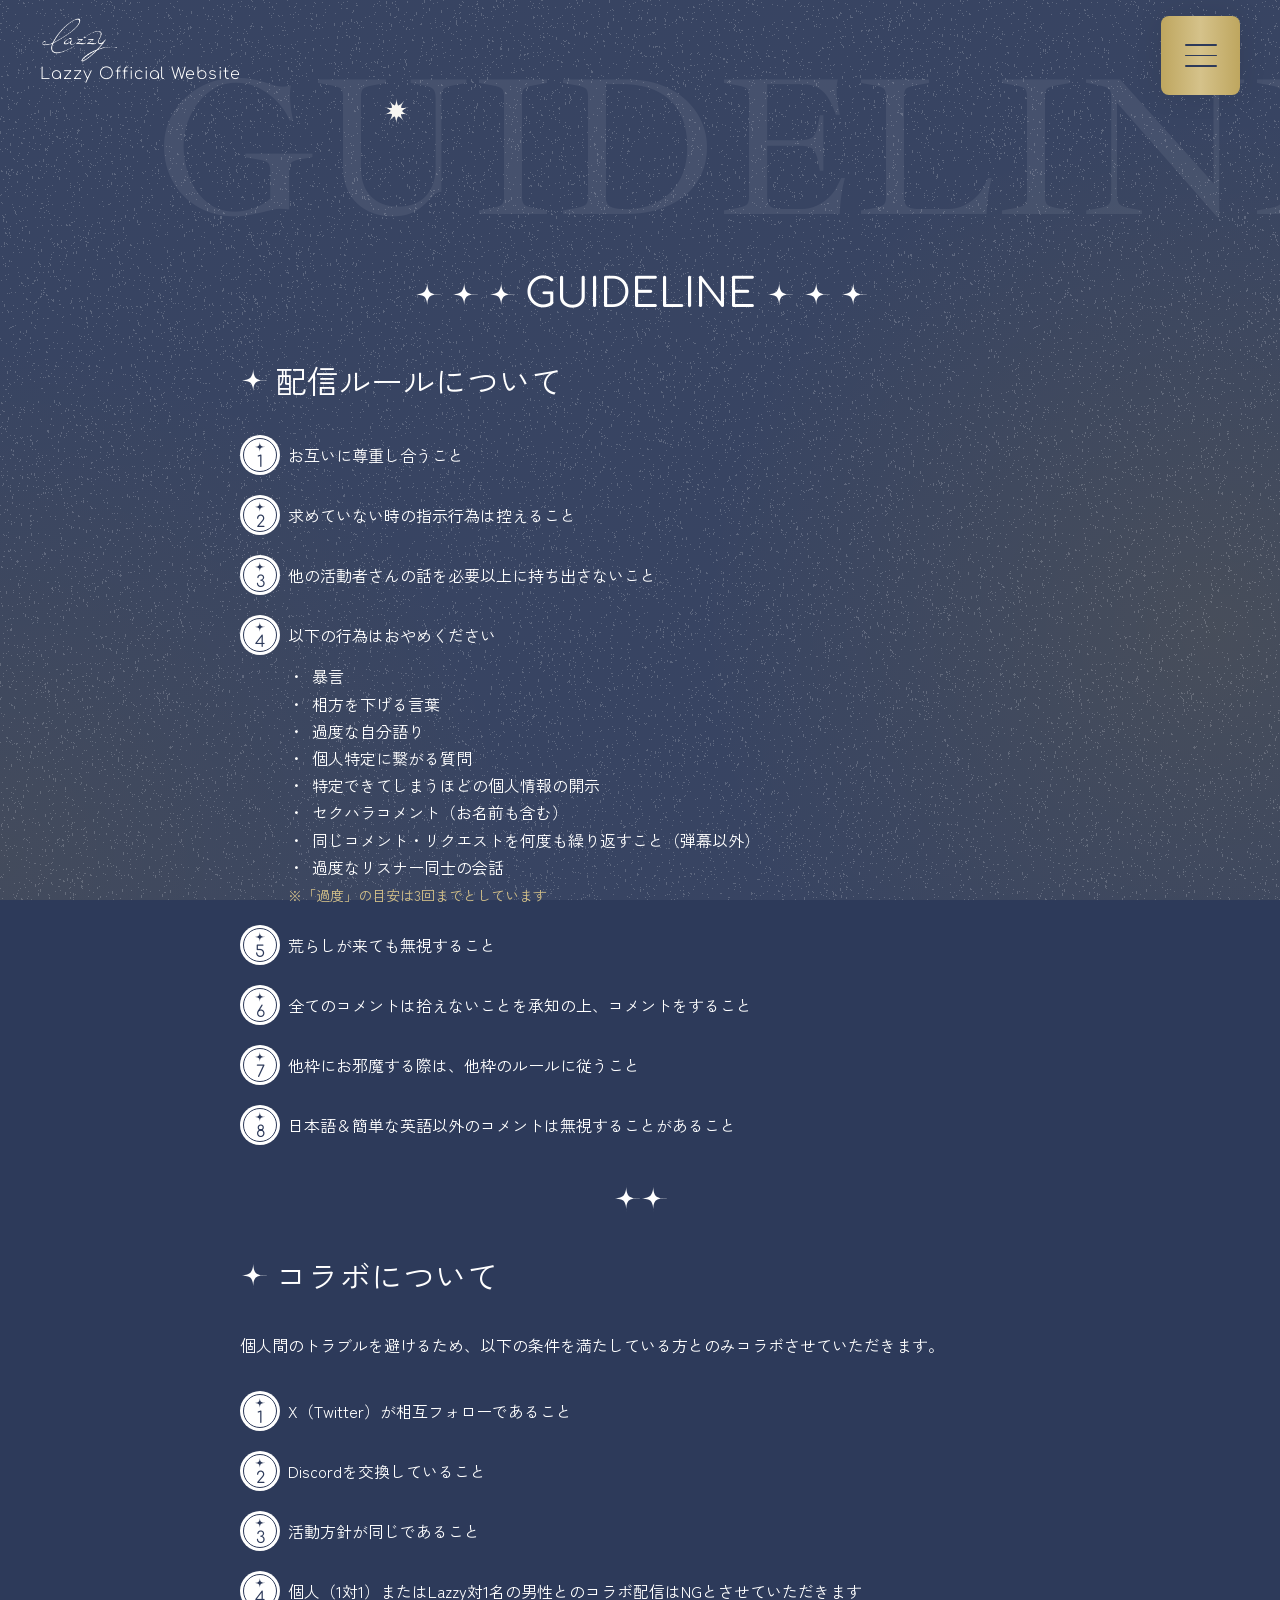
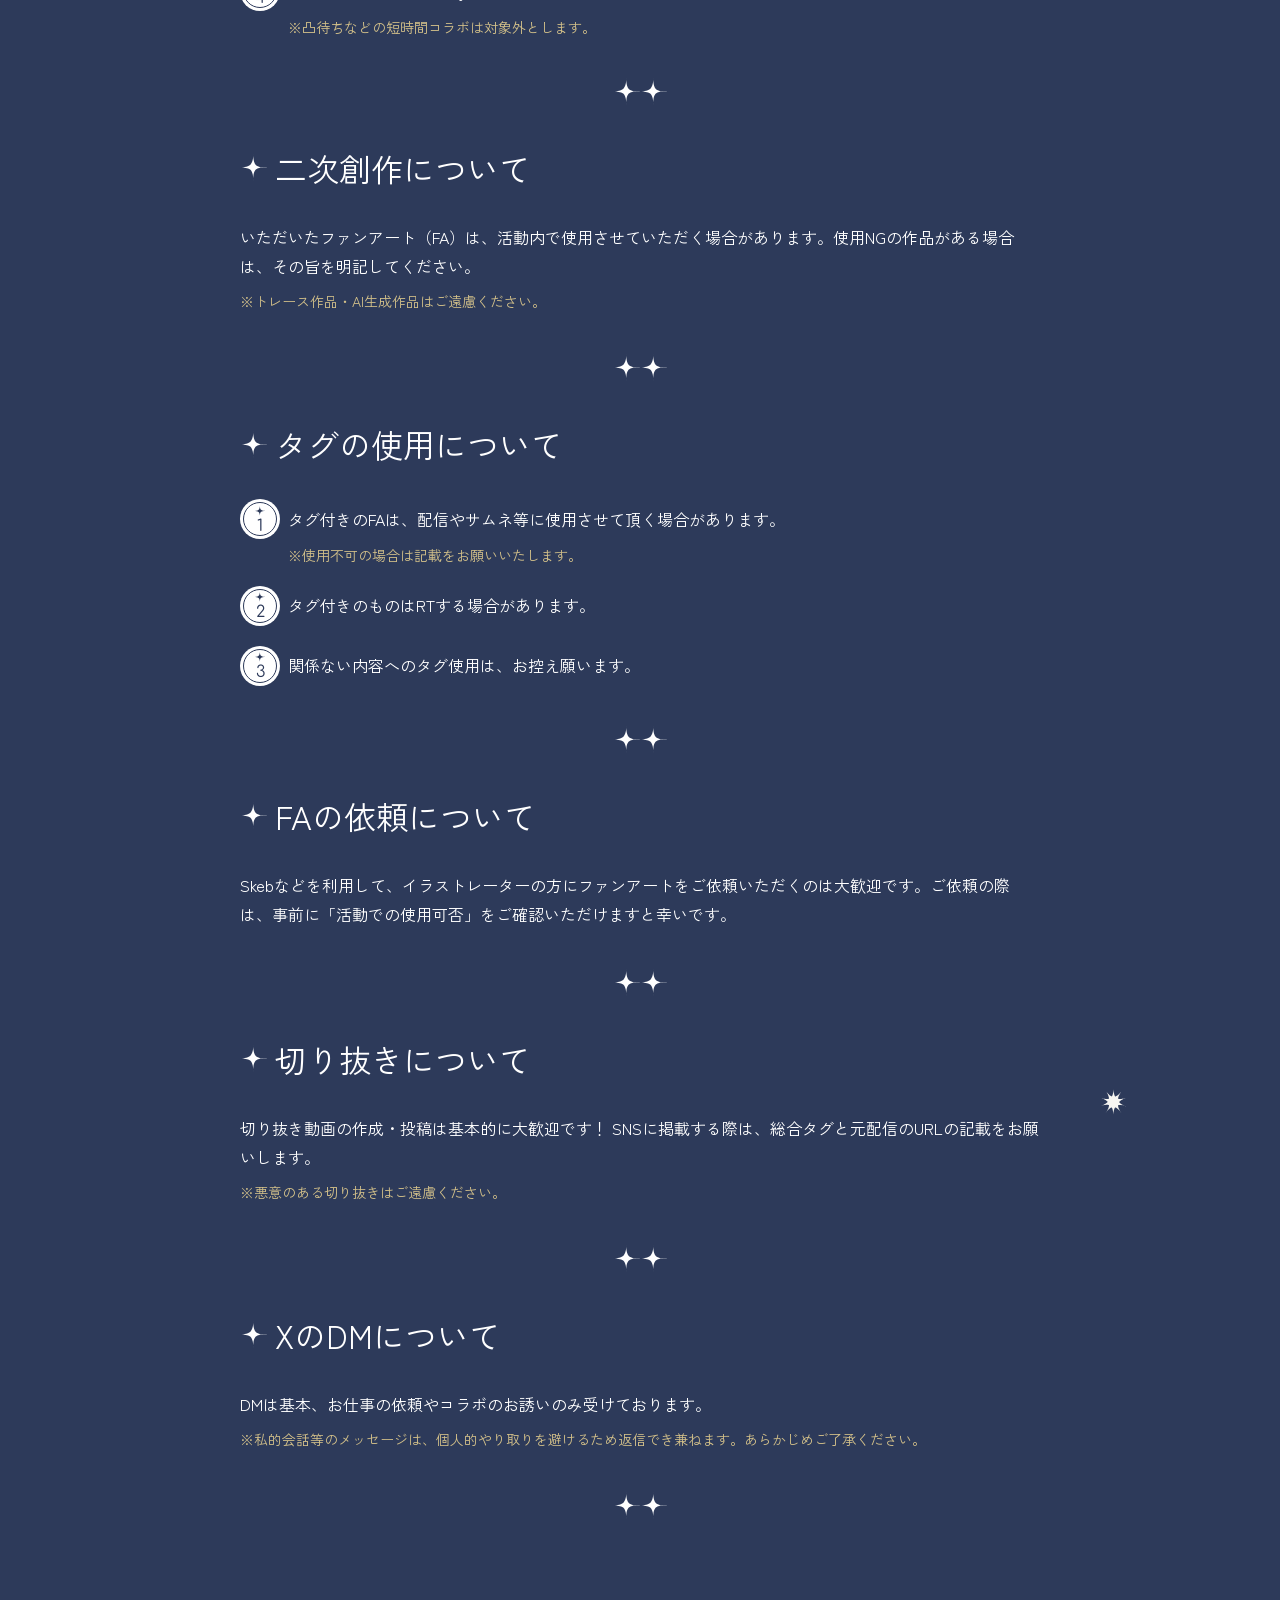
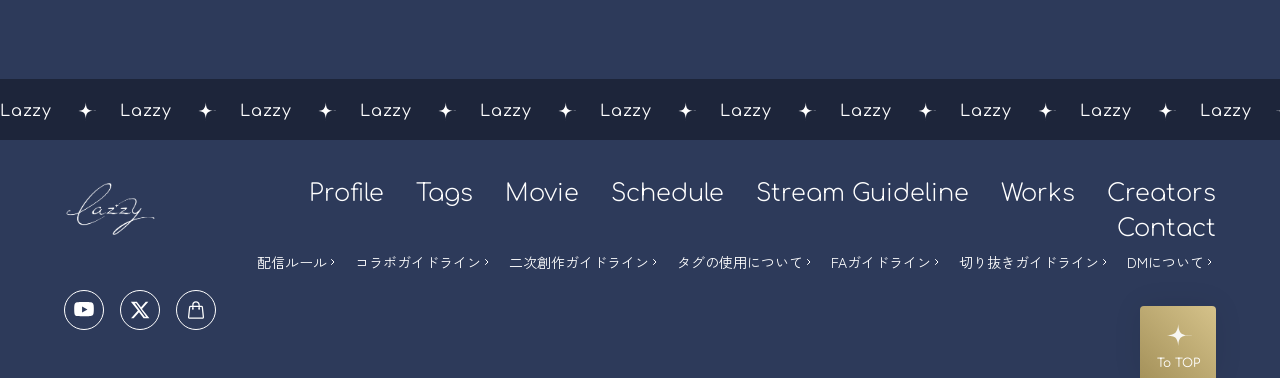
==== commit 4e32c94d: "Redesign site to match Figma mockup and add MUSIC page - Fixed starry navy background layer with sho" ====
--- a/guideline.html
+++ b/guideline.html
@@ -20,7 +20,7 @@
 
 <link rel="preconnect" href="https://fonts.googleapis.com">
 <link rel="preconnect" href="https://fonts.gstatic.com" crossorigin>
-<link href="https://fonts.googleapis.com/css2?family=Comfortaa:wght@300;400;500;600;700&amp;family=Zen+Kaku+Gothic+New:wght@300;400;500;700;900&amp;display=swap" rel="stylesheet">
+<link href="https://fonts.googleapis.com/css2?family=Comfortaa:wght@300;400;500;600;700&amp;family=Ibarra+Real+Nova&amp;family=Zen+Kaku+Gothic+New:wght@300;400;500;700;900&amp;display=swap" rel="stylesheet">
 
 <link rel="stylesheet" href="css/style.css">
 </head>
@@ -52,13 +52,19 @@
     <a href="index.html#schedule">Schedule</a>
     <a href="index.html#guideline">Stream Guideline</a>
     <a href="index.html#works">Works</a>
-    <!-- CREATORS非表示中: 再表示する際はこのコメントを外す -->
-    <!-- <a href="index.html#creators">Creators</a> -->
+    <a href="index.html#creators">Creators</a>
   </nav>
 </div>
 
 <!-- ================= GUIDELINE本文 ================= -->
-<section class="section section-navy guideline-page">
+<section class="section section-navy subpage-section guideline-page">
+  <span class="section-watermark" aria-hidden="true">GUIDELINE</span>
+  <span class="hero-shooting-star section-shooting-a" aria-hidden="true"></span>
+  <span class="hero-shooting-star section-shooting-b" aria-hidden="true"></span>
+  <span class="hero-shooting-star section-shooting-c" aria-hidden="true"></span>
+  <span class="deco-sparkle deco-sparkle-a" aria-hidden="true"></span>
+  <span class="deco-sparkle deco-sparkle-c" aria-hidden="true"></span>
+
   <div class="section-inner center">
     <h1 class="section-title starred">GUIDELINE</h1>
   </div>
@@ -68,12 +74,12 @@
     <div class="guideline-block reveal-item" id="stream">
       <h2 class="guideline-heading">配信ルールについて</h2>
       <ol class="rule-list">
-        <li><span class="num"><span class="num-inner"><span class="num-star">✦</span>1</span></span>お互いに尊重し合うこと</li>
-        <li><span class="num"><span class="num-inner"><span class="num-star">✦</span>2</span></span>求めていない時の指示行為は控えること</li>
-        <li><span class="num"><span class="num-inner"><span class="num-star">✦</span>3</span></span>他の活動者さんの話を必要以上に持ち出さないこと</li>
+        <li><span class="num"><span class="num-inner"><span class="num-star"></span>1</span></span>お互いに尊重し合うこと</li>
+        <li><span class="num"><span class="num-inner"><span class="num-star"></span>2</span></span>求めていない時の指示行為は控えること</li>
+        <li><span class="num"><span class="num-inner"><span class="num-star"></span>3</span></span>他の活動者さんの話を必要以上に持ち出さないこと</li>
         <li class="stacked">
           <div class="guideline-item-main">
-            <span class="num"><span class="num-inner"><span class="num-star">✦</span>4</span></span>
+            <span class="num"><span class="num-inner"><span class="num-star"></span>4</span></span>
             <p>以下の行為はおやめください</p>
           </div>
           <ul class="guideline-sub">
@@ -88,34 +94,37 @@
           </ul>
           <p class="guideline-note-light">※「過度」の目安は3回までとしています</p>
         </li>
-        <li><span class="num"><span class="num-inner"><span class="num-star">✦</span>5</span></span>荒らしが来ても無視すること</li>
-        <li><span class="num"><span class="num-inner"><span class="num-star">✦</span>6</span></span>全てのコメントは拾えないことを承知の上、コメントをすること</li>
-        <li><span class="num"><span class="num-inner"><span class="num-star">✦</span>7</span></span>他枠にお邪魔する際は、他枠のルールに従うこと</li>
-        <li><span class="num"><span class="num-inner"><span class="num-star">✦</span>8</span></span>日本語＆簡単な英語以外のコメントは無視することがあること</li>
+        <li><span class="num"><span class="num-inner"><span class="num-star"></span>5</span></span>荒らしが来ても無視すること</li>
+        <li><span class="num"><span class="num-inner"><span class="num-star"></span>6</span></span>全てのコメントは拾えないことを承知の上、コメントをすること</li>
+        <li><span class="num"><span class="num-inner"><span class="num-star"></span>7</span></span>他枠にお邪魔する際は、他枠のルールに従うこと</li>
+        <li><span class="num"><span class="num-inner"><span class="num-star"></span>8</span></span>日本語＆簡単な英語以外のコメントは無視することがあること</li>
       </ol>
+      <div class="section-divider" aria-hidden="true"></div>
     </div>
 
     <div class="guideline-block reveal-item" id="collab">
       <h2 class="guideline-heading">コラボについて</h2>
       <p>個人間のトラブルを避けるため、以下の条件を満たしている方とのみコラボさせていただきます。</p>
       <ol class="rule-list">
-        <li><span class="num"><span class="num-inner"><span class="num-star">✦</span>1</span></span>X（Twitter）が相互フォローであること</li>
-        <li><span class="num"><span class="num-inner"><span class="num-star">✦</span>2</span></span>Discordを交換していること</li>
-        <li><span class="num"><span class="num-inner"><span class="num-star">✦</span>3</span></span>活動方針が同じであること</li>
+        <li><span class="num"><span class="num-inner"><span class="num-star"></span>1</span></span>X（Twitter）が相互フォローであること</li>
+        <li><span class="num"><span class="num-inner"><span class="num-star"></span>2</span></span>Discordを交換していること</li>
+        <li><span class="num"><span class="num-inner"><span class="num-star"></span>3</span></span>活動方針が同じであること</li>
         <li class="stacked">
           <div class="guideline-item-main">
-            <span class="num"><span class="num-inner"><span class="num-star">✦</span>4</span></span>
+            <span class="num"><span class="num-inner"><span class="num-star"></span>4</span></span>
             <p>個人（1対1）またはLazzy対1名の男性とのコラボ配信はNGとさせていただきます</p>
           </div>
           <p class="guideline-note-light">※凸待ちなどの短時間コラボは対象外とします。</p>
         </li>
       </ol>
+      <div class="section-divider" aria-hidden="true"></div>
     </div>
 
     <div class="guideline-block reveal-item" id="fanart">
       <h2 class="guideline-heading">二次創作について</h2>
       <p>いただいたファンアート（FA）は、活動内で使用させていただく場合があります。使用NGの作品がある場合は、その旨を明記してください。</p>
       <p class="guideline-note-light">※トレース作品・AI生成作品はご遠慮ください。</p>
+      <div class="section-divider" aria-hidden="true"></div>
     </div>
 
     <div class="guideline-block reveal-item" id="tag">
@@ -123,31 +132,35 @@
       <ol class="rule-list">
         <li class="stacked">
           <div class="guideline-item-main">
-            <span class="num"><span class="num-inner"><span class="num-star">✦</span>1</span></span>
+            <span class="num"><span class="num-inner"><span class="num-star"></span>1</span></span>
             <p>タグ付きのFAは、配信やサムネ等に使用させて頂く場合があります。</p>
           </div>
           <p class="guideline-note-light">※使用不可の場合は記載をお願いいたします。</p>
         </li>
-        <li><span class="num"><span class="num-inner"><span class="num-star">✦</span>2</span></span>タグ付きのものはRTする場合があります。</li>
-        <li><span class="num"><span class="num-inner"><span class="num-star">✦</span>3</span></span>関係ない内容へのタグ使用は、お控え願います。</li>
+        <li><span class="num"><span class="num-inner"><span class="num-star"></span>2</span></span>タグ付きのものはRTする場合があります。</li>
+        <li><span class="num"><span class="num-inner"><span class="num-star"></span>3</span></span>関係ない内容へのタグ使用は、お控え願います。</li>
       </ol>
+      <div class="section-divider" aria-hidden="true"></div>
     </div>
 
     <div class="guideline-block reveal-item" id="fa-request">
       <h2 class="guideline-heading">FAの依頼について</h2>
       <p>Skebなどを利用して、イラストレーターの方にファンアートをご依頼いただくのは大歓迎です。ご依頼の際は、事前に「活動での使用可否」をご確認いただけますと幸いです。</p>
+      <div class="section-divider" aria-hidden="true"></div>
     </div>
 
     <div class="guideline-block reveal-item" id="kirinuki">
       <h2 class="guideline-heading">切り抜きについて</h2>
       <p>切り抜き動画の作成・投稿は基本的に大歓迎です！ SNSに掲載する際は、総合タグと元配信のURLの記載をお願いします。</p>
       <p class="guideline-note-light">※悪意のある切り抜きはご遠慮ください。</p>
+      <div class="section-divider" aria-hidden="true"></div>
     </div>
 
     <div class="guideline-block reveal-item" id="dm">
       <h2 class="guideline-heading">XのDMについて</h2>
       <p>DMは基本、お仕事の依頼やコラボのお誘いのみ受けております。</p>
       <p class="guideline-note-light">※私的会話等のメッセージは、個人的やり取りを避けるため返信でき兼ねます。あらかじめご了承ください。</p>
+      <div class="section-divider" aria-hidden="true"></div>
     </div>
 
   </div>
@@ -202,27 +215,11 @@
 <!-- ================= フッター ================= -->
 <footer class="site-footer">
   <div class="footer-inner">
-    <div class="footer-left">
+    <div class="footer-top">
       <a href="index.html#top" class="logo-lockup footer-logo">
         <img src="images/logo.png" alt="Lazzy" class="logo-img">
       </a>
-      <div class="footer-social">
-        <a href="https://www.youtube.com/@we_are_lazzy" target="_blank" rel="noopener" aria-label="YouTube">
-          <svg aria-hidden="true" viewBox="0 0 24 24" width="18" height="18"><path fill="currentColor" d="M23.5 6.2s-.23-1.64-.94-2.36c-.9-.94-1.9-.95-2.36-1C16.9 2.5 12 2.5 12 2.5h-.01s-4.9 0-8.2.34c-.46.05-1.46.06-2.36 1C.72 4.56.5 6.2.5 6.2S.25 8.13.25 10.06v1.87C.25 13.87.5 15.8.5 15.8s.23 1.64.93 2.36c.9.94 2.08.91 2.6 1.01 1.9.18 8 .24 8 .24s4.9-.01 8.2-.35c.46-.05 1.46-.06 2.36-1 .7-.72.94-2.36.94-2.36s.25-1.93.25-3.87v-1.87c0-1.93-.25-3.86-.25-3.86zM9.7 14.9V7.9l6.5 3.5-6.5 3.5z"/></svg>
-        </a>
-        <a href="https://x.com/we_are_lazzy" target="_blank" rel="noopener" aria-label="X (Twitter)">
-          <svg aria-hidden="true" viewBox="0 0 24 24" width="18" height="18"><path fill="currentColor" d="M18.9 2H22l-7.6 8.7L23.3 22h-7l-5.5-7.2L4.4 22H1.3l8.2-9.3L1 2h7.2l5 6.6L18.9 2zm-1.2 18h1.7L7.4 3.9H5.6L17.7 20z"/></svg>
-        </a>
-        <a href="https://lazzy.booth.pm" target="_blank" rel="noopener" aria-label="グッズショップ">
-          <svg aria-hidden="true" xmlns="http://www.w3.org/2000/svg" fill="none" viewBox="0 0 24 24" stroke-width="1.5" stroke="currentColor" width="18" height="18">
-            <path stroke-linecap="round" stroke-linejoin="round" d="M15.75 10.5V6a3.75 3.75 0 1 0-7.5 0v4.5m11.356-1.993 1.263 12c.07.665-.45 1.243-1.119 1.243H4.25a1.125 1.125 0 0 1-1.12-1.243l1.264-12A1.125 1.125 0 0 1 5.513 7.5h12.974c.576 0 1.059.435 1.119 1.007ZM8.625 10.5a.375.375 0 1 1-.75 0 .375.375 0 0 1 .75 0Zm7.5 0a.375.375 0 1 1-.75 0 .375.375 0 0 1 .75 0Z" />
-          </svg>
-        </a>
-      </div>
-    </div>
-
-    <div class="footer-right">
-      <div class="footer-right-top">
+      <div class="footer-links">
         <nav class="footer-nav">
           <a href="index.html#profile">Profile</a>
           <a href="index.html#tags">Tags</a>
@@ -230,32 +227,39 @@
           <a href="index.html#schedule">Schedule</a>
           <a href="index.html#guideline">Stream Guideline</a>
           <a href="index.html#works">Works</a>
-          <!-- CREATORS非表示中: 再表示する際はこのコメントを外す -->
-          <!-- <a href="index.html#creators">Creators</a> -->
+          <a href="index.html#creators">Creators</a>
           <a href="https://x.com/we_are_lazzy" target="_blank" rel="noopener">Contact</a>
         </nav>
-
         <div class="footer-sub-links">
-          <a href="#stream">配信ルール &rsaquo;</a>
-          <a href="#collab">コラボガイドライン &rsaquo;</a>
-          <a href="#fanart">二次創作ガイドライン &rsaquo;</a>
-          <span class="footer-break" aria-hidden="true"></span>
-          <a href="#tag">タグの使用について &rsaquo;</a>
-          <a href="#fa-request">FAガイドライン &rsaquo;</a>
-          <a href="#kirinuki">切り抜きガイドライン &rsaquo;</a>
-          <span class="footer-break" aria-hidden="true"></span>
-          <a href="#dm">DMについて &rsaquo;</a>
+          <a href="#stream">配信ルール</a>
+          <a href="#collab">コラボガイドライン</a>
+          <a href="#fanart">二次創作ガイドライン</a>
+          <a href="#tag">タグの使用について</a>
+          <a href="#fa-request">FAガイドライン</a>
+          <a href="#kirinuki">切り抜きガイドライン</a>
+          <a href="#dm">DMについて</a>
         </div>
       </div>
-
-      <p class="footer-copy">Lazzy Official Website</p>
-    </div>
+    </div>
+    <div class="footer-social">
+      <a href="https://www.youtube.com/@we_are_lazzy" target="_blank" rel="noopener" aria-label="YouTube">
+        <svg aria-hidden="true" viewBox="0 0 24 24" width="18" height="18"><path fill="currentColor" d="M23.5 6.2s-.23-1.64-.94-2.36c-.9-.94-1.9-.95-2.36-1C16.9 2.5 12 2.5 12 2.5h-.01s-4.9 0-8.2.34c-.46.05-1.46.06-2.36 1C.72 4.56.5 6.2.5 6.2S.25 8.13.25 10.06v1.87C.25 13.87.5 15.8.5 15.8s.23 1.64.93 2.36c.9.94 2.08.91 2.6 1.01 1.9.18 8 .24 8 .24s4.9-.01 8.2-.35c.46-.05 1.46-.06 2.36-1 .7-.72.94-2.36.94-2.36s.25-1.93.25-3.87v-1.87c0-1.93-.25-3.86-.25-3.86zM9.7 14.9V7.9l6.5 3.5-6.5 3.5z"/></svg>
+      </a>
+      <a href="https://x.com/we_are_lazzy" target="_blank" rel="noopener" aria-label="X (Twitter)">
+        <svg aria-hidden="true" viewBox="0 0 24 24" width="18" height="18"><path fill="currentColor" d="M18.9 2H22l-7.6 8.7L23.3 22h-7l-5.5-7.2L4.4 22H1.3l8.2-9.3L1 2h7.2l5 6.6L18.9 2zm-1.2 18h1.7L7.4 3.9H5.6L17.7 20z"/></svg>
+      </a>
+      <a href="https://lazzy.booth.pm" target="_blank" rel="noopener" aria-label="グッズショップ">
+        <svg aria-hidden="true" xmlns="http://www.w3.org/2000/svg" fill="none" viewBox="0 0 24 24" stroke-width="1.5" stroke="currentColor" width="18" height="18">
+          <path stroke-linecap="round" stroke-linejoin="round" d="M15.75 10.5V6a3.75 3.75 0 1 0-7.5 0v4.5m11.356-1.993 1.263 12c.07.665-.45 1.243-1.119 1.243H4.25a1.125 1.125 0 0 1-1.12-1.243l1.264-12A1.125 1.125 0 0 1 5.513 7.5h12.974c.576 0 1.059.435 1.119 1.007ZM8.625 10.5a.375.375 0 1 1-.75 0 .375.375 0 0 1 .75 0Zm7.5 0a.375.375 0 1 1-.75 0 .375.375 0 0 1 .75 0Z" />
+        </svg>
+      </a>
+    </div>
+    <button class="footer-totop" id="scrollTopBtn" aria-label="ページトップへ戻る">
+      <span class="footer-totop-star" aria-hidden="true"></span>
+      <span aria-hidden="true">To TOP</span>
+    </button>
   </div>
 </footer>
-
-<button class="scroll-top-btn" id="scrollTopBtn" aria-label="ページトップへ戻る">
-  <svg aria-hidden="true" viewBox="0 0 24 24" width="20" height="20"><path fill="currentColor" d="M12 4l-8 8h5v8h6v-8h5z"/></svg>
-</button>
 
 <script src="js/script.js"></script>
 </body>
--- a/css/style.css
+++ b/css/style.css
@@ -8,8 +8,8 @@
   --color-navy: #1c2745;
   --color-navy-deep: #141c33;
   --color-navy-deep-rgb: 20, 28, 51;
-  --color-ivory: #f7f3ea;
-  --color-ivory-rgb: 247, 243, 234;
+  --color-ivory: #f7f6f2;
+  --color-ivory-rgb: 247, 246, 242;
   --color-text-dark: #2d3a5a;
   --color-text-light: #ffffff;
   --color-text-muted: #ffffff;
@@ -22,19 +22,34 @@
   --color-white: #ffffff;
   --color-white-rgb: 255, 255, 255;
   --color-black: #000000;
+  --color-black-rgb: 0, 0, 0;
   --color-date-gray: #d3d3d3;
+  --color-chip-gray: #d3d3d3;
+  --color-chip-text: #ababab;
 
   --color-hero-navy: #2d3a5a;
+  --color-hero-navy-rgb: 45, 58, 90;
   --color-hero-gold: #d5c28a;
   --color-hero-gold-rgb: 213, 194, 138;
+  --color-gold-edge: #bea65f;
+  --color-gold-shade: #bca258;
+  --color-totop-shade: #a5925b;
   --color-marquee-navy: #1d253a;
+  --color-marquee-navy-rgb: 29, 37, 58;
+  --color-glow-rgb: 255, 190, 0;
 
   --font-logo: 'Comfortaa', 'Zen Kaku Gothic New', sans-serif;
   --font-heading: 'Comfortaa', 'Zen Kaku Gothic New', sans-serif;
   --font-body: 'Zen Kaku Gothic New', 'Comfortaa', sans-serif;
   --font-jp: 'Zen Kaku Gothic New', sans-serif;
+  --font-display: 'Ibarra Real Nova', serif;
+
+  /* ボタンや選択中の項目に使う金色グラデーション（両端を少し暗く） */
+  --gradient-gold: linear-gradient(90deg, var(--color-gold-edge) 0%, var(--color-hero-gold) 50%, var(--color-gold-edge) 100%);
+  --shadow-soft: 0 0 30px rgba(var(--color-black-rgb), 0.08);
 
   --max-width: 1120px;
+  --content-width: 800px;
 }
 
 * { box-sizing: border-box; }
@@ -64,6 +79,7 @@
 }
 
 img { max-width: 100%; display: block; }
+[hidden] { display: none !important; }
 a { color: inherit; text-decoration: none; }
 h1, h2, h3 { margin: 0; }
 
@@ -80,15 +96,13 @@
 }
 
 .section-inner {
-  max-width: var(--max-width);
+  position: relative;
+  z-index: 1;
+  max-width: calc(var(--content-width) + 48px);
   margin: 0 auto;
   padding: 0 24px;
 }
-.header-inner {
-  max-width: var(--max-width);
-  margin: 0 auto;
-  padding: 0 24px;
-}
+.section-inner-wide { max-width: 1158px; }
 .center { text-align: center; }
 
 a:focus-visible,
@@ -97,13 +111,39 @@
   outline-offset: 3px;
 }
 
+/* ---------- 星アイコン（svg/star.svg をマスクにして文字色で塗る） ---------- */
+.section-title.starred::before,
+.section-title.starred::after,
+.section-divider::before,
+.section-divider::after,
+.sub-heading::before,
+.btn-more::after,
+.num-star,
+.marquee-star,
+.page-line-star,
+.works-item::before,
+.footer-totop-star,
+.tags-label::before,
+.music-title::before,
+.music-title::after,
+.guideline-heading::before {
+  background-color: currentColor;
+  -webkit-mask: url(../svg/star.svg) center / contain no-repeat;
+  mask: url(../svg/star.svg) center / contain no-repeat;
+}
+
 /* ---------- 共通見出し ---------- */
 .section-title {
+  display: flex;
+  align-items: center;
+  justify-content: center;
+  gap: 10px;
   font-family: var(--font-heading);
   font-weight: 400;
   font-size: 40px;
-  letter-spacing: 0.08em;
-  margin-bottom: 18px;
+  line-height: 1.125;
+  letter-spacing: 0;
+  margin-bottom: 40px;
   opacity: 0;
   transform: translateY(24px);
   transition: opacity .7s ease, transform .7s ease;
@@ -112,6 +152,26 @@
   opacity: 1;
   transform: translateY(0);
 }
+
+/* 見出しの左右に星を3つずつ並べる */
+.section-title.starred::before,
+.section-title.starred::after {
+  content: '';
+  flex: 0 0 auto;
+  width: 101px;
+  height: 27px;
+  -webkit-mask-size: 27px 27px;
+  mask-size: 27px 27px;
+  -webkit-mask-repeat: space no-repeat;
+  mask-repeat: space no-repeat;
+  animation: title-twinkle 2.4s ease-in-out infinite alternate;
+}
+.section-title.starred::after { animation-delay: 1.2s; }
+@keyframes title-twinkle {
+  from { opacity: 0.6; }
+  to { opacity: 1; }
+}
+.section-title.starred.dark { color: var(--color-text-dark); }
 
 /* ---------- スクロール表示アニメーション（汎用） ---------- */
 .reveal {
@@ -142,10 +202,13 @@
 .reveal-stagger > .reveal-item:nth-child(6) { transition-delay: .5s; }
 .reveal-stagger > .reveal-item:nth-child(7) { transition-delay: .6s; }
 .reveal-stagger > .reveal-item:nth-child(8) { transition-delay: .7s; }
+
 .section-lead {
   color: var(--color-text-muted);
   margin: 0 auto 24px;
   font-size: 24px;
+  font-weight: 400;
+  line-height: 1.45;
   white-space: nowrap;
 }
 .sp-break { display: none; }
@@ -154,23 +217,46 @@
   font-size: 16px;
   margin: 0;
 }
-
-.section-title.starred::before,
-.section-title.starred::after {
-  content: '✦ ✦';
-  display: inline-block;
-  color: currentColor;
-  font-size: 0.55em;
-  letter-spacing: 0.3em;
-  vertical-align: middle;
-  opacity: 0.85;
-  animation: twinkle 2.4s ease-in-out infinite alternate;
-}
-.section-title.starred::before { margin-right: 16px; }
-.section-title.starred::after { margin-left: 16px; animation-delay: 1.2s; }
-.section-title.starred.dark { color: var(--color-text-dark); }
-.section-navy .section-lead { color: var(--color-text-muted); }
 .section-ivory .section-lead { color: var(--color-text-muted-dark); }
+
+/* ---------- 区切り線（両端に星） ---------- */
+.section-divider {
+  --divider-rgb: var(--color-white-rgb);
+  position: relative;
+  max-width: 762px;
+  height: 27px;
+  margin: 40px auto 0;
+  background: linear-gradient(rgba(var(--divider-rgb), 0.5), rgba(var(--divider-rgb), 0.5)) center / calc(100% - 62px) 1px no-repeat;
+}
+.section-ivory .section-divider { --divider-rgb: var(--color-hero-navy-rgb); }
+.section-divider::before,
+.section-divider::after {
+  content: '';
+  position: absolute;
+  top: 0;
+  width: 27px;
+  height: 27px;
+}
+.section-divider::before { left: 0; }
+.section-divider::after { right: 0; }
+
+/* ---------- 小見出し（星＋テキスト） ---------- */
+.sub-heading {
+  display: flex;
+  align-items: center;
+  gap: 8px;
+  font-family: var(--font-jp);
+  font-weight: 400;
+  font-size: 32px;
+  line-height: 1.45;
+  margin: 0 0 8px;
+}
+.sub-heading::before {
+  content: '';
+  flex: 0 0 27px;
+  width: 27px;
+  height: 27px;
+}
 
 /* ---------- ヘッダー ---------- */
 .site-header {
@@ -184,10 +270,8 @@
   display: flex;
   align-items: flex-start;
   justify-content: space-between;
-  height: 90px;
-  max-width: none;
-  margin: 0;
-  padding: 12px 40px 0;
+  height: 112px;
+  padding: 16px 40px 0;
 }
 .logo-lockup {
   display: flex;
@@ -212,16 +296,16 @@
   display: flex;
   flex-direction: column;
   align-items: flex-end;
-  gap: 12px;
+  gap: 24px;
+  margin-top: 24px;
   opacity: 1;
   transform: translateY(0);
   transition: opacity .3s ease, transform .3s ease;
 }
 .main-nav a {
   font-family: var(--font-heading);
-  font-size: 40px;
-  line-height: 1.1;
-  letter-spacing: 0.04em;
+  font-size: 36px;
+  line-height: 1.11;
   color: var(--color-text-light);
   position: relative;
 }
@@ -238,15 +322,16 @@
 .nav-toggle {
   display: flex;
   position: fixed;
-  top: 12px;
-  right: 30px;
+  top: 16px;
+  right: 40px;
   z-index: 300;
   flex-direction: column;
   justify-content: center;
   align-items: center;
-  gap: 8px;
-  width: 60px; height: 60px;
-  background: var(--color-gold);
+  gap: 8.8px;
+  width: 79px; height: 79px;
+  background: var(--gradient-gold);
+  box-shadow: var(--shadow-soft);
   border: none;
   border-radius: 8px;
   cursor: pointer;
@@ -254,28 +339,27 @@
   opacity: 0;
   transform: scale(.9);
   pointer-events: none;
-  transition: background-color .3s ease, opacity .3s ease, transform .3s ease;
+  transition: filter .3s ease, opacity .3s ease, transform .3s ease;
   flex: 0 0 auto;
 }
-.nav-toggle:hover { background: var(--color-gold-dark); }
+.nav-toggle:hover { filter: brightness(1.06); }
 .nav-toggle span {
   display: block;
-  width: 26px;
-  height: 2px;
-  background: var(--color-navy-deep);
+  width: 32px;
+  height: 1.5px;
+  background: var(--color-text-dark);
   border-radius: 2px;
   transition: transform .3s ease, opacity .3s ease, background-color .3s ease;
 }
 .nav-toggle.is-active {
-  background: var(--color-navy-deep);
-}
-.nav-toggle.is-active:hover { background: var(--color-navy-deep); }
+  background: var(--color-hero-navy);
+}
 .nav-toggle.is-active span {
-  background: var(--color-text-light);
-}
-.nav-toggle.is-active span:nth-child(1) { transform: translateY(10px) rotate(45deg); }
+  background: var(--color-ivory);
+}
+.nav-toggle.is-active span:nth-child(1) { transform: translateY(10.3px) rotate(45deg); }
 .nav-toggle.is-active span:nth-child(2) { opacity: 0; }
-.nav-toggle.is-active span:nth-child(3) { transform: translateY(-10px) rotate(-45deg); }
+.nav-toggle.is-active span:nth-child(3) { transform: translateY(-10.3px) rotate(-45deg); }
 
 /* スクロール後（TOP）／常時（下層ページ）はナビをたたんでハンバーガーのみ表示 */
 .site-header.is-compact .main-nav,
@@ -300,8 +384,9 @@
   display: flex;
   flex-direction: column;
   align-items: flex-end;
-  justify-content: center;
-  padding: 40px 48px;
+  justify-content: flex-start;
+  padding: 151px 40px 40px;
+  overflow-y: auto;
   opacity: 0;
   visibility: hidden;
   transform: translateY(-24px);
@@ -320,17 +405,17 @@
   display: flex;
   flex-direction: column;
   align-items: flex-end;
-  gap: 12px;
+  gap: 24px;
 }
 .menu-overlay-nav a {
   font-family: var(--font-heading);
   font-weight: normal;
   font-size: 40px;
+  line-height: 1.125;
   color: var(--color-text-dark);
-  letter-spacing: 0.04em;
   opacity: 0;
   transform: translateX(24px);
-  transition: opacity .35s ease, transform .35s ease;
+  transition: opacity .35s ease, transform .35s ease, color .2s ease;
 }
 .menu-overlay.is-open .menu-overlay-nav a {
   opacity: 1;
@@ -344,6 +429,7 @@
 .menu-overlay-nav a:nth-child(6) { transition-delay: .35s; }
 .menu-overlay-nav a:nth-child(7) { transition-delay: .4s; }
 .menu-overlay-nav a:nth-child(8) { transition-delay: .45s; }
+.menu-overlay-nav a:nth-child(9) { transition-delay: .5s; }
 .menu-overlay-nav a:hover { color: var(--color-gold-dark); }
 
 /* ---------- ページローダー ---------- */
@@ -590,25 +676,26 @@
 .hero-social {
   position: absolute;
   left: 40px;
-  bottom: 24px;
+  bottom: 40px;
   z-index: 2;
   display: flex;
   flex-direction: column;
   gap: 16px;
 }
 .hero-social a {
-  width: 72px; height: 72px;
+  width: 56px; height: 56px;
   display: flex; align-items: center; justify-content: center;
   border-radius: 50%;
-  border: 1px solid var(--color-border-light);
+  border: 1px solid var(--color-white);
   color: var(--color-white);
   transition: background .2s ease, border-color .2s ease;
 }
-.hero-social a svg { width: 36px; height: 36px; }
+.hero-social a svg { width: 28px; height: 28px; }
 .hero-social a:hover {
   background: rgba(var(--color-ivory-rgb), 0.1);
   border-color: var(--color-accent);
 }
+
 
 /* ---------- マーキー ---------- */
 .marquee {
@@ -619,6 +706,7 @@
 }
 .marquee-track {
   display: inline-flex;
+  align-items: center;
   animation: scroll-left 80s linear infinite;
 }
 .marquee-track span {
@@ -626,41 +714,129 @@
   font-family: var(--font-logo);
   font-weight: 400;
   font-size: 16px;
+  line-height: 20px;
   letter-spacing: 0.05em;
   color: var(--color-text-muted);
   margin-right: 24px;
 }
+/* 「✦」の文字は隠し、同じ大きさの星アイコンに置き換える */
+.marquee-track .marquee-star {
+  width: 20px;
+  height: 20px;
+  font-size: 0;
+}
 @keyframes scroll-left {
   from { transform: translateX(0); }
   to { transform: translateX(-50%); }
 }
 
 /* ---------- セクション共通（ネイビー／アイボリー） ---------- */
-.section { padding: 88px 0; }
-.section-navy {
-  background: var(--color-navy);
-  color: var(--color-text-light);
-}
+.section {
+  position: relative;
+  padding: 80px 0;
+  /* 横方向だけはみ出しを切る（縦は隣のセクションへ光がなめらかにつながるように見せる）。
+     clip はスクロールコンテナを作らないので、中の position: sticky も効く */
+  overflow-x: clip;
+}
+/* ネイビー背景（星のノイズ＋うっすら白＋金色の光）は画面に固定した1枚のレイヤー。
+   スクロールしても背景は動かず、上のコンテンツだけが流れる。
+   （iPhoneでは background-attachment: fixed が効かないため、固定配置の疑似要素で作っている） */
+body::before {
+  content: '';
+  position: fixed;
+  inset: 0;
+  z-index: -1;
+  pointer-events: none;
+  background-color: var(--color-hero-navy);
+  background-image:
+    url(../images/noise.png),
+    radial-gradient(circle 520px at 95% 70%, rgba(var(--color-glow-rgb), 0.08), rgba(var(--color-glow-rgb), 0)),
+    radial-gradient(circle 520px at 0% 95%, rgba(var(--color-glow-rgb), 0.06), rgba(var(--color-glow-rgb), 0)),
+    linear-gradient(rgba(var(--color-white-rgb), 0.05), rgba(var(--color-white-rgb), 0.05));
+  background-size: 1024px 1024px, auto, auto, auto;
+}
+.section-navy { color: var(--color-text-light); }
 .section-navy .section-title { color: var(--color-text-light); }
-#profile { background: var(--color-hero-navy); padding: 40px 0; }
-#works { padding: 40px 0; background: var(--color-hero-navy); }
-#guideline { padding: 40px 0; }
-.guideline-page { background: var(--color-hero-navy); }
 .section-ivory {
+  z-index: 1;
   background: var(--color-ivory);
   color: var(--color-text-dark);
 }
-#creators { padding: 40px 0; border-radius: 32px 32px 0 0; }
-
-#members { margin-top: 32px; }
+#profile { padding-top: 160px; }
+
+/* 背景の大きな英字 */
+.section-watermark {
+  position: absolute;
+  z-index: 0;
+  top: 23px;
+  left: calc(50% - 192px);
+  font-family: var(--font-display);
+  font-weight: 400;
+  font-size: 200px;
+  line-height: 1.25;
+  color: rgba(var(--color-white-rgb), 0.07);
+  white-space: nowrap;
+  pointer-events: none;
+  user-select: none;
+}
+.section-ivory .section-watermark { color: rgba(var(--color-hero-navy-rgb), 0.08); }
+#tags .section-watermark { top: -40px; left: calc(50% + 60px); }
+#movie .section-watermark { top: -56px; left: calc(50% + 20px); }
+#schedule .section-watermark { top: -56px; left: calc(50% - 422px); }
+#guideline .section-watermark { top: -55px; left: calc(50% - 495px); }
+#works .section-watermark { top: -54px; left: calc(50% - 76px); }
+
+/* 流れ星（ヒーローと同じアニメーションをセクション内の別の位置で使う） */
+.section .hero-shooting-star { z-index: 0; }
+.section-shooting-a { top: 10%; right: 6%;  width: 170px; animation-duration: 6.5s; animation-delay: .8s; }
+.section-shooting-b { top: 48%; left: 14%;  width: 120px; animation-duration: 8s;   animation-delay: 3.2s; }
+.section-shooting-c { top: 72%; right: 26%; width: 140px; animation-duration: 7.2s; animation-delay: 5s; }
+
+/* キラキラ（8方向の星） */
+.deco-sparkle {
+  position: absolute;
+  z-index: 0;
+  width: 25px;
+  height: 26px;
+  background-color: var(--color-ivory);
+  -webkit-mask: url(../svg/sparkle.svg) center / contain no-repeat;
+  mask: url(../svg/sparkle.svg) center / contain no-repeat;
+  animation: twinkle 4s ease-in-out infinite alternate;
+}
+.deco-sparkle-a { top: 3%;  left: 30%;  animation-delay: .4s; }
+.deco-sparkle-b { top: 52%; left: 8%;   animation-delay: 1.6s; }
+.deco-sparkle-c { top: 82%; right: 12%; animation-delay: 2.8s; }
+
+/* ---------- 左側の金色ライン ---------- */
+.page-main { position: relative; }
+.page-line {
+  position: absolute;
+  top: 0;
+  bottom: 0;
+  left: 28px;
+  z-index: 2;
+  width: 79px;
+  pointer-events: none;
+  color: var(--color-hero-gold);
+  background: linear-gradient(var(--color-hero-gold), var(--color-hero-gold)) center / 1.5px 100% no-repeat;
+}
+.page-line-star {
+  position: sticky;
+  top: calc(50vh - 39.5px);
+  display: block;
+  width: 79px;
+  height: 79px;
+  margin-top: 470px;
+}
 
 /* ---------- メンバー ---------- */
+#members { max-width: calc(707px + 48px); margin-top: 40px; }
+
 .member-row {
   display: flex;
-  align-items: center;
-  gap: 48px;
-  max-width: 760px;
-  margin: 0 auto 24px;
+  align-items: stretch;
+  gap: 24px;
+  margin: 0 0 32px;
 }
 .member-row-reverse { flex-direction: row-reverse; }
 .member-row:last-child { margin-bottom: 0; }
@@ -668,12 +844,10 @@
 .member-photo {
   position: relative;
   flex: 0 0 auto;
-  border-radius: 0;
   overflow: hidden;
   width: 283px;
-  height: 242px;
+  height: 227px;
   background: var(--color-hero-navy);
-  border: none;
 }
 .member-photo img {
   position: absolute;
@@ -692,20 +866,32 @@
   height: 1235.5px;
 }
 
-.member-info { flex: 1; }
-.member-row-reverse .member-info { text-align: right; }
+.member-info {
+  flex: 0 1 400px;
+  display: flex;
+  flex-direction: column;
+  gap: 24px;
+}
 
 .member-name {
+  display: flex;
+  align-items: baseline;
+  flex-wrap: wrap;
+  gap: 8px;
+  font-family: var(--font-jp);
+  font-weight: 400;
+  font-size: 32px;
+  line-height: 1.45;
+}
+.member-name-en {
   font-family: var(--font-heading);
-  font-weight: 400;
-  font-size: 32px;
-  letter-spacing: 0.04em;
-  margin-bottom: 12px;
+  font-size: 14px;
 }
 .member-desc {
   font-size: 16px;
+  line-height: 1.5;
   color: var(--color-text-muted);
-  margin-bottom: 24px;
+  margin: 0;
 }
 .member-actions {
   display: flex;
@@ -716,137 +902,181 @@
 
 .member-sns {
   display: flex;
-  gap: 14px;
-}
-.member-sns a {
+  gap: 16px;
+}
+.member-sns a,
+.footer-social a {
   width: 40px;
   height: 40px;
   display: flex;
   align-items: center;
   justify-content: center;
   border-radius: 50%;
-  border: 1px solid var(--color-border-light);
+  border: 1px solid var(--color-white);
   color: var(--color-text-light);
   transition: background .2s ease, border-color .2s ease;
 }
-.member-sns a svg { width: 18px; height: 18px; }
-.member-sns a:hover {
+.member-sns a svg,
+.footer-social a svg { width: 20px; height: 20px; }
+.member-sns a:hover,
+.footer-social a:hover {
   background: rgba(var(--color-ivory-rgb), 0.1);
   border-color: var(--color-accent);
 }
 
+/* ---------- ボタン（金色の丸いボタン＋右に星） ---------- */
 .btn-more {
-  display: inline-block;
-  background: var(--color-hero-gold);
-  color: var(--color-marquee-navy);
+  display: inline-flex;
+  align-items: center;
+  justify-content: center;
+  gap: 8px;
+  padding: 8px 24px;
+  border-radius: 32px;
+  background: var(--gradient-gold);
+  box-shadow: var(--shadow-soft);
+  color: var(--color-text-dark);
+  font-family: var(--font-jp);
+  font-weight: 400;
+  font-size: 16px;
+  line-height: 1.45;
+  transition: filter .2s ease, transform .2s ease;
+}
+.btn-more::after {
+  content: '';
+  flex: 0 0 auto;
+  width: 18px;
+  height: 18px;
+}
+.btn-more:hover { filter: brightness(1.06); transform: translateY(-1px); }
+.btn-more-lg {
+  margin-top: 40px;
+  padding: 16px 32px;
+  font-size: 24px;
+}
+.btn-more-block { display: flex; width: 100%; }
+
+/* ---------- タグ ---------- */
+.tags-list {
+  list-style: none;
+  margin: 0;
+  padding: 0;
+  display: flex;
+  flex-wrap: wrap;
+  justify-content: center;
+  gap: 32px 48px;
+}
+.tags-item {
+  flex: 0 1 160px;
+  text-align: center;
+}
+.tags-label {
+  display: flex;
+  align-items: center;
+  justify-content: center;
+  gap: 6px;
   font-family: var(--font-heading);
-  font-weight: 600;
-  font-size: 12px;
-  letter-spacing: 0.08em;
-  padding: 8px 22px;
-  border: 1px solid currentColor;
-  border-radius: 0 8px 0 8px;
-  transition: background .2s ease;
-}
-.btn-more:hover { background: var(--color-gold-dark); }
-.btn-more-lg {
-  margin-top: 36px;
-  padding: 20px 48px;
-  font-size: 18px;
-  font-weight: 400;
-}
-.member-actions .btn-more {
-  display: inline-flex;
-  align-items: center;
-  justify-content: center;
-  width: 86px;
-  height: 36px;
-  padding: 8px 16px;
-  background: var(--color-hero-gold);
-  color: var(--color-marquee-navy);
-  border: 1px solid currentColor;
-  border-radius: 0 8px 0 8px;
   font-size: 16px;
-}
-.member-actions .btn-more:hover { background: var(--color-gold-dark); }
+  margin: 0 0 6px;
+}
+.tags-label::before {
+  content: '';
+  width: 14px;
+  height: 14px;
+  color: var(--color-hero-gold);
+}
+.tags-value {
+  font-size: 24px;
+  font-weight: 400;
+  line-height: 1.45;
+  color: var(--color-text-light);
+  margin: 0;
+}
 
 /* ---------- 動画パネル ---------- */
-#movie { margin-top: 48px; }
 .movie-panel {
   background: var(--color-ivory);
   color: var(--color-text-dark);
   border-radius: 8px;
   padding: 40px;
 }
-.movie-panel .section-lead { color: var(--color-text-muted-dark); }
 
 .movie-grid {
   display: grid;
   grid-template-columns: repeat(2, minmax(0, 1fr));
   gap: 24px;
-  margin-top: 36px;
-}
-.movie-item { margin: 0; }
-.movie-frame {
+}
+.movie-item {
+  display: flex;
+  flex-direction: column;
+  gap: 8px;
+}
+.movie-thumb {
   position: relative;
+  display: block;
+  aspect-ratio: 503 / 283;
+  border-radius: 8px;
+  overflow: hidden;
+  background: var(--color-hero-navy);
+}
+.movie-thumb img {
   width: 100%;
-  padding-top: 56.25%;
-  background: var(--color-black);
-  border-radius: 4px;
-  overflow: hidden;
-}
-.movie-frame iframe {
-  position: absolute;
-  top: 0; left: 0;
-  width: 100%; height: 100%;
-  border: 0;
-}
-.movie-item figcaption {
-  margin-top: 10px;
-  font-size: 14px;
-  color: var(--color-text-muted-dark);
+  height: 100%;
+  object-fit: cover;
+  transition: transform .4s ease;
+}
+.movie-link-icon {
+  position: absolute;
+  top: 50%;
+  left: 50%;
+  width: 40px;
+  height: 40px;
+  transform: translate(-50%, -50%);
+  background: url(../svg/external-link.svg) center / contain no-repeat;
+  filter: drop-shadow(0 0 6px rgba(var(--color-black-rgb), 0.35));
+}
+.movie-item:hover .movie-thumb img { transform: scale(1.04); }
+.movie-caption {
+  font-size: 16px;
+  font-weight: 400;
+  line-height: 1.45;
 }
 
 /* ---------- スケジュール ---------- */
-#schedule { margin-top: 32px; }
-.schedule-item { margin-top: 24px; }
+.schedule-item + .schedule-item { margin-top: 24px; }
 .schedule-panel {
   border-radius: 8px;
   overflow: hidden;
-  max-width: 800px;
-  margin: 0 auto;
-  display: flex;
-  justify-content: center;
+  background: var(--color-white);
 }
 .schedule-embed {
-  width: 800px;
+  display: block;
+  width: 100%;
   height: auto;
-  max-width: 100%;
   aspect-ratio: 800 / 450;
   border: 0;
 }
-.schedule-caption {
-  max-width: 800px;
-  margin: 10px auto 0;
-  font-size: 14px;
-  color: var(--color-text-muted);
-}
 
 /* ---------- 配信ガイドライン ---------- */
-.guideline-inner { max-width: 860px; }
+.guideline-body {
+  width: fit-content;
+  max-width: 100%;
+  margin: 0 auto;
+}
 .guideline-list {
   list-style: none;
-  margin: 24px 0 0;
+  margin: 0;
   padding: 0;
   display: flex;
   flex-direction: column;
-  gap: 16px;
+  gap: 20px;
 }
 .guideline-list > li {
   display: flex;
   align-items: center;
   gap: 8px;
   font-size: 16px;
+  font-weight: 400;
+  line-height: 1.45;
 }
 .guideline-list .num,
 .rule-list .num {
@@ -867,23 +1097,29 @@
   border: 1px solid var(--color-white);
   color: var(--color-text-light);
   font-family: var(--font-heading);
-  font-size: 14px;
+  font-size: 16px;
   line-height: 1;
   display: flex;
   flex-direction: column;
   align-items: center;
   justify-content: center;
-  gap: 2px;
-}
-.guideline-list .num-star,
-.rule-list .num-star {
-  font-size: 8px;
-  line-height: 1;
+  gap: 1px;
+}
+.num-star {
+  display: block;
+  width: 12px;
+  height: 12px;
+  font-size: 0;
 }
 .rule-list .num { background: var(--color-white); }
 .rule-list .num-inner { border-color: var(--color-hero-navy); color: var(--color-hero-navy); }
 .guideline-list li.stacked { display: block; }
-.guideline-list .guideline-item-main { gap: 8px; }
+.guideline-item-main {
+  display: flex;
+  align-items: center;
+  gap: 8px;
+}
+.guideline-item-main p { margin: 0; }
 .guideline-list li.stacked .guideline-sub,
 .guideline-list li.stacked .guideline-note { margin-left: 48px; }
 .guideline-sub {
@@ -904,231 +1140,347 @@
 }
 
 /* ---------- 活動実績 ---------- */
-.works-inner { max-width: 640px; }
+#works { padding-bottom: 120px; }
+.works-showcase {
+  display: flex;
+  align-items: flex-start;
+  justify-content: center;
+  gap: 50px;
+}
+.works-visual {
+  position: sticky;
+  top: calc(50vh - 129px);
+  flex: 0 0 460px;
+  aspect-ratio: 460 / 258;
+  border-radius: 8px;
+  overflow: hidden;
+  display: flex;
+  align-items: center;
+  justify-content: center;
+  background: rgba(var(--color-marquee-navy-rgb), 0.59);
+}
+.works-visual-img {
+  width: 100%;
+  height: 100%;
+  object-fit: cover;
+}
+.works-visual-placeholder {
+  width: 40%;
+  mix-blend-mode: screen;
+  opacity: 0.7;
+}
 .works-list {
-  list-style: none;
-  margin: 24px 0 0;
-  padding: 0;
-  display: flex;
-  flex-direction: column;
-  gap: 22px;
-}
-.works-group time {
-  display: block;
-  font-family: var(--font-heading);
-  color: var(--color-date-gray);
-  font-size: 12px;
-  letter-spacing: 0.05em;
-  margin-bottom: 6px;
-}
-.works-group ul {
+  flex: 0 0 290px;
   list-style: none;
   margin: 0;
   padding: 0;
   display: flex;
   flex-direction: column;
-  gap: 16px;
-}
-.works-group ul li {
+  gap: 24px;
+}
+/* 画面の真ん中に来た項目（is-active）が金色で大きくなる */
+.works-item {
+  position: relative;
+  width: 282px;
+  padding: 8px 16px;
+  border-radius: 8px;
+  background: rgba(var(--color-marquee-navy-rgb), 0.59);
+  color: var(--color-date-gray);
   font-size: 16px;
-}
+  font-weight: 400;
+  line-height: 1.45;
+  cursor: pointer;
+  transition: width .35s ease, padding .35s ease, background-color .35s ease, color .35s ease, box-shadow .35s ease;
+}
+.works-item time { display: block; }
+.works-item p {
+  margin: 0;
+  font-size: 16px;
+  transition: font-size .35s ease;
+}
+.works-item.is-active {
+  width: 290px;
+  padding: 16px;
+  background: var(--gradient-gold);
+  color: var(--color-text-dark);
+  box-shadow: var(--shadow-soft);
+}
+.works-item.is-active p { font-size: 24px; }
+.works-item::before {
+  content: '';
+  position: absolute;
+  top: 50%;
+  left: -34px;
+  width: 34px;
+  height: 34px;
+  margin-top: -17px;
+  color: var(--color-gold-shade);
+  opacity: 0;
+  transform: scale(.4);
+  transition: opacity .35s ease, transform .35s ease;
+}
+.works-item.is-active::before { opacity: 1; transform: scale(1); }
 
 /* ---------- クリエイター ---------- */
-.creators-inner { max-width: 860px; }
+#creators {
+  z-index: 3;
+  margin-top: -40px;
+  border-radius: 40px 40px 0 0;
+}
 .creators-list {
   list-style: none;
-  margin: 24px 0 0;
+  margin: 0;
   padding: 0;
-  display: flex;
-  flex-wrap: wrap;
+  display: grid;
+  grid-template-columns: repeat(3, minmax(220px, auto));
   justify-content: center;
-  gap: 32px 48px;
+  gap: 23px 24px;
 }
 .creators-item {
-  flex: 0 1 200px;
-  text-align: center;
+  display: flex;
+  align-items: center;
+  gap: 8px;
+}
+.creators-star {
+  flex: 0 0 40px;
+  width: 40px;
+  height: 42px;
+  background-color: var(--color-hero-gold);
+  -webkit-mask: url(../svg/sparkle.svg) center / contain no-repeat;
+  mask: url(../svg/sparkle.svg) center / contain no-repeat;
 }
 .creators-role {
-  display: flex;
-  align-items: center;
-  justify-content: center;
-  gap: 6px;
-  font-family: var(--font-heading);
   font-size: 16px;
-  margin: 0 0 6px;
-}
-.creators-star {
-  color: var(--color-hero-gold);
-  font-size: 12px;
+  font-weight: 400;
+  line-height: 1.45;
+  margin: 0;
 }
 .creators-name {
-  font-size: 16px;
-  color: var(--color-text-muted-dark);
+  font-size: 24px;
+  font-weight: 400;
+  line-height: 1.45;
   margin: 0;
 }
 
-/* ---------- タグ ---------- */
-#tags { margin-top: 48px; }
-.tags-list {
-  list-style: none;
-  margin: 24px 0 0;
-  padding: 0;
-  display: flex;
-  flex-wrap: wrap;
-  justify-content: center;
-  gap: 32px 48px;
-}
-.tags-item {
-  flex: 0 1 200px;
-  text-align: center;
-}
-.tags-label {
-  display: flex;
-  align-items: center;
-  justify-content: center;
-  gap: 6px;
-  font-family: var(--font-heading);
-  font-size: 16px;
-  margin: 0 0 6px;
-}
-.tags-star {
-  color: var(--color-hero-gold);
-  font-size: 12px;
-}
-.tags-value {
-  font-size: 16px;
-  color: var(--color-text-light);
-  margin: 0;
-}
+/* ---------- 下層ページ共通 ---------- */
+.subpage-section { padding: 272px 0 160px; }
+.subpage-section .section-watermark { top: 24px; }
 
 /* ---------- 下層ページ（GUIDELINE） ---------- */
-.guideline-page-inner {
-  max-width: 780px;
+.guideline-page .section-watermark { left: calc(50% - 485px); }
+.guideline-page-inner { display: flex; flex-direction: column; }
+.guideline-block {
   display: flex;
   flex-direction: column;
-  gap: 56px;
-  margin-top: 48px;
-}
+  gap: 32px;
+}
+.guideline-block > .section-divider { margin-top: 8px; }
+.guideline-block + .guideline-block { margin-top: 40px; }
 .guideline-block p {
   font-size: 16px;
-  margin: 0 0 6px;
-}
+  font-weight: 400;
+  margin: 0;
+}
+.guideline-block .rule-list + .guideline-note-light,
+.guideline-block p + p { margin-top: -24px; }
 .guideline-heading {
-  font-family: var(--font-heading);
-  font-weight: 300;
-  font-size: 24px;
-  letter-spacing: 0.03em;
-  display: flex;
-  align-items: center;
-  gap: 16px;
-  margin-bottom: 18px;
-}
-.guideline-heading::after {
+  display: flex;
+  align-items: center;
+  gap: 8px;
+  font-family: var(--font-jp);
+  font-weight: 400;
+  font-size: 32px;
+  line-height: 1.45;
+}
+.guideline-heading::before {
   content: '';
-  flex: 1;
-  height: 1px;
-  background: var(--color-border-light);
-  position: relative;
+  flex: 0 0 27px;
+  width: 27px;
+  height: 27px;
 }
 .guideline-block .guideline-note-light {
   color: var(--color-hero-gold);
   font-size: 14px;
-  margin: 4px 0 0;
 }
 
 .rule-list {
   list-style: none;
-  margin: 18px 0 0;
+  margin: 0;
   padding: 0;
   display: flex;
   flex-direction: column;
+  gap: 20px;
+}
+.rule-list li {
+  display: flex;
+  align-items: center;
+  gap: 8px;
+  font-size: 16px;
+  font-weight: 400;
+  line-height: 1.45;
+}
+.rule-list li.stacked { display: block; }
+.rule-list li.stacked .guideline-sub { margin: 10px 0 0 48px; color: var(--color-text-muted); }
+.rule-list li.stacked .guideline-note-light { margin: 6px 0 0 48px; }
+
+/* ---------- 下層ページ（MUSIC） ---------- */
+.music-page .section-watermark { left: calc(50% + 32px); }
+.music-page .section-title { margin-bottom: 24px; }
+.music-filter {
+  display: flex;
+  flex-wrap: wrap;
+  justify-content: center;
   gap: 16px;
-}
-.rule-list li {
-  display: flex;
-  align-items: center;
-  gap: 14px;
+  margin-top: 32px;
+}
+.music-filter button {
+  padding: 8px 24px;
+  border: none;
+  border-radius: 32px;
+  background: var(--color-chip-gray);
+  color: var(--color-chip-text);
+  font-family: var(--font-jp);
+  font-weight: 400;
   font-size: 16px;
-}
-.rule-list li.stacked {
+  line-height: 1.45;
+  cursor: pointer;
+  transition: filter .2s ease, color .2s ease;
+}
+.music-filter button:hover { filter: brightness(1.04); }
+.music-filter button.is-active {
+  background: var(--gradient-gold);
+  color: var(--color-text-dark);
+  box-shadow: var(--shadow-soft);
+}
+
+/* 横に流れるカード（ドラッグ・横スクロールで移動） */
+.music-carousel {
+  position: relative;
+  z-index: 1;
+  margin-top: 32px;
+  overflow-x: auto;
+  scroll-snap-type: x mandatory;
+  scrollbar-width: none;
+  cursor: grab;
+}
+.music-carousel::-webkit-scrollbar { display: none; }
+.music-carousel.is-dragging { cursor: grabbing; scroll-snap-type: none; }
+.music-list {
+  list-style: none;
+  margin: 0;
+  padding: 0 calc(50vw - 157.5px);
+  display: flex;
+  gap: 24px;
+  width: max-content;
+}
+.music-card {
+  position: relative;
+  flex: 0 0 315px;
+  scroll-snap-align: center;
+}
+/* カードとカードの間の小さな丸 */
+.music-card + .music-card::before {
+  content: '';
+  position: absolute;
+  top: 50%;
+  left: -16px;
+  width: 8px;
+  height: 8px;
+  margin-top: -4px;
+  border-radius: 50%;
+  background: var(--color-ivory);
+}
+.music-card a {
   display: block;
-}
-.guideline-item-main {
-  display: flex;
-  align-items: center;
-  gap: 14px;
-}
-.guideline-item-main p { margin: 0; }
-.rule-list li.stacked .guideline-sub { margin: 10px 0 0 54px; color: var(--color-text-muted); }
-.rule-list li.stacked .guideline-note-light { margin: 6px 0 0 54px; }
+  padding: 16px;
+  border-radius: 8px;
+  background: var(--color-ivory);
+  color: var(--color-text-dark);
+  -webkit-user-drag: none;
+}
+.music-thumb {
+  display: block;
+  aspect-ratio: 1;
+  overflow: hidden;
+  background: var(--color-hero-navy);
+}
+.music-thumb img {
+  width: 100%;
+  height: 100%;
+  object-fit: cover;
+  pointer-events: none;
+  /* YouTubeのサムネイル（4:3）は上下に黒帯があるので、拡大して帯を切り落とす */
+  transform: scale(1.34);
+  transition: transform .4s ease;
+}
+.music-card a:hover .music-thumb img { transform: scale(1.4); }
+.music-info {
+  display: flex;
+  flex-direction: column;
+  align-items: center;
+  gap: 8px;
+  padding: 16px 6px;
+}
+.music-title {
+  display: flex;
+  align-items: center;
+  justify-content: center;
+  gap: 10px;
+  width: 100%;
+  padding: 8px 17px;
+  border: 1px solid rgba(var(--color-hero-navy-rgb), 0.6);
+  border-radius: 32px;
+  font-size: 24px;
+  font-weight: 400;
+  line-height: 1.45;
+  text-align: center;
+}
+.music-title::before,
+.music-title::after {
+  content: '';
+  flex: 0 0 11px;
+  width: 11px;
+  height: 11px;
+}
+.music-artist {
+  font-size: 16px;
+  font-weight: 400;
+  line-height: 1.45;
+}
+
 /* ---------- フッター ---------- */
 .site-footer {
+  position: relative;
   background: var(--color-hero-navy);
   color: var(--color-text-light);
-  height: 240px;
-  display: flex;
-  align-items: center;
 }
 .footer-inner {
-  width: 100%;
-  height: 100%;
-  max-width: var(--max-width);
-  margin: 0 auto;
-  padding: 40px;
-  display: flex;
-  align-items: center;
+  position: relative;
+  min-height: 204px;
+  padding: 40px 64px;
+}
+.footer-top {
+  display: flex;
+  align-items: flex-start;
   justify-content: space-between;
-}
-.footer-left {
-  display: flex;
-  flex-direction: column;
-  align-items: flex-start;
-  gap: 20px;
-}
-.footer-logo {
-  display: inline-flex;
-}
-.footer-logo .logo-img {
-  height: 73px;
-}
-.footer-social {
-  display: flex;
-  gap: 12px;
-}
-.footer-social a {
-  width: 38px;
-  height: 38px;
-  display: flex;
-  align-items: center;
-  justify-content: center;
-  border-radius: 50%;
-  border: 1px solid var(--color-border-light);
-  color: var(--color-text-light);
-  transition: background .2s ease, border-color .2s ease;
-}
-.footer-social a:hover {
-  background: rgba(var(--color-ivory-rgb), 0.1);
-  border-color: var(--color-accent);
-}
-.footer-right {
-  height: 100%;
+  gap: 56px;
+}
+.footer-logo { display: inline-flex; }
+.footer-logo .logo-img { height: 58px; }
+.footer-links {
   display: flex;
   flex-direction: column;
   align-items: flex-end;
-  justify-content: space-between;
-}
-.footer-right-top {
-  display: flex;
-  flex-direction: column;
-  align-items: flex-end;
+  gap: 10px;
 }
 .footer-nav {
   display: flex;
   flex-wrap: wrap;
   justify-content: flex-end;
-  gap: 28px;
+  gap: 8px 32px;
   font-family: var(--font-heading);
-  font-size: 20px;
+  font-size: 24px;
+  line-height: 1.125;
 }
 .footer-nav a,
 .footer-sub-links a {
@@ -1142,53 +1494,86 @@
   display: flex;
   flex-wrap: wrap;
   justify-content: flex-end;
-  gap: 20px;
+  gap: 4px 16px;
   font-size: 14px;
-  margin-top: 12px;
-  color: var(--color-text-muted);
-  opacity: 0.8;
-}
-.footer-break { display: none; }
-.footer-copy {
+  font-weight: 400;
+  line-height: 1.45;
+}
+.footer-sub-links a {
+  display: inline-flex;
+  align-items: center;
+}
+.footer-sub-links a::after {
+  content: '';
+  width: 12px;
+  height: 12px;
+  background-color: currentColor;
+  -webkit-mask: url(../svg/chevron.svg) center / 4px 8px no-repeat;
+  mask: url(../svg/chevron.svg) center / 4px 8px no-repeat;
+}
+.footer-social {
+  display: flex;
+  gap: 16px;
+  margin-top: 10px;
+  padding: 8px 0;
+}
+
+/* フッター右下の「To TOP」ボタン（下端にくっついたタブ型） */
+.footer-totop {
+  position: absolute;
+  right: 64px;
+  bottom: 0;
+  width: 76px;
+  height: 72px;
+  display: flex;
+  flex-direction: column;
+  align-items: center;
+  gap: 8px;
+  padding: 16px 16px 8px;
+  border: none;
+  border-radius: 4px 4px 0 0;
+  background: linear-gradient(45deg, var(--color-totop-shade) 0%, var(--color-hero-gold) 100%);
+  box-shadow: var(--shadow-soft);
+  color: var(--color-text-light);
+  font-family: var(--font-heading);
   font-size: 12px;
-  margin: 0;
-  opacity: 0.6;
-}
-
-/* ---------- スクロールトップボタン ---------- */
-.scroll-top-btn {
-  position: fixed;
-  right: 24px;
-  bottom: 24px;
-  z-index: 150;
-  width: 48px;
-  height: 48px;
-  border-radius: 50%;
-  background: var(--color-gold);
-  border: none;
-  display: flex;
-  align-items: center;
-  justify-content: center;
-  color: var(--color-navy-deep);
+  line-height: 1.1;
   cursor: pointer;
-  opacity: 0;
-  transform: scale(.8);
-  pointer-events: none;
-  transition: opacity .3s ease, transform .3s ease, background-color .2s ease;
-}
-.scroll-top-btn.is-visible {
-  opacity: 1;
-  transform: scale(1);
-  pointer-events: auto;
-}
-.scroll-top-btn:hover { background: var(--color-gold-dark); }
+  transition: padding .25s ease, height .25s ease, filter .2s ease;
+}
+.footer-totop:hover { height: 80px; filter: brightness(1.06); }
+.footer-totop-star {
+  flex: 0 0 auto;
+  width: 27px;
+  height: 27px;
+  color: var(--color-ivory);
+}
 
 /* =========================================================
    レスポンシブ
    ========================================================= */
+@media (max-width: 1100px) {
+  .works-visual { flex-basis: 380px; }
+  .footer-top { flex-direction: column; align-items: flex-start; gap: 24px; }
+  .footer-links { align-items: flex-start; }
+  .footer-nav, .footer-sub-links { justify-content: flex-start; }
+}
+
+@media (max-width: 960px) {
+  .page-line { display: none; }
+}
+
 @media (max-width: 860px) {
   .movie-grid { grid-template-columns: 1fr; }
   .movie-panel { padding: 40px 24px; }
+
+  .works-showcase { flex-direction: column; align-items: center; gap: 24px; }
+  .works-visual { position: relative; top: auto; flex: 0 0 auto; width: 100%; max-width: 460px; }
+  .works-list { flex: 0 0 auto; width: 100%; max-width: 460px; }
+  .works-item, .works-item.is-active { width: 100%; }
+  .works-item::before { display: none; }
+
+  .creators-list { grid-template-columns: repeat(2, minmax(0, 220px)); }
 }
 
 @media (max-width: 700px) {
@@ -1197,8 +1582,11 @@
   .nav-toggle {
     opacity: 1; transform: scale(1); pointer-events: auto;
     top: 12px; right: 20px; width: 56px; height: 56px;
+    gap: 7px;
   }
-  .nav-toggle span { width: 24px; }
+  .nav-toggle span { width: 26px; }
+  .nav-toggle.is-active span:nth-child(1) { transform: translateY(8.5px) rotate(45deg); }
+  .nav-toggle.is-active span:nth-child(3) { transform: translateY(-8.5px) rotate(-45deg); }
 
   .header-inner { height: 90px; padding: 12px 20px 0; }
   .logo-img { height: 44px; }
@@ -1209,26 +1597,47 @@
   .hero-inner { top: 150px; width: 84vw; max-width: 84vw; }
   .hero-tagline { font-size: 19px; line-height: 1.7; }
 
+  .section { padding: 64px 0; }
+  #profile { padding-top: 88px; }
+  #works { padding-bottom: 104px; }
+  .subpage-section { padding: 152px 0 96px; }
+
+  .section-watermark,
+  .subpage-section .section-watermark,
+  #tags .section-watermark,
+  #movie .section-watermark,
+  #schedule .section-watermark,
+  #guideline .section-watermark,
+  #works .section-watermark,
+  .guideline-page .section-watermark,
+  .music-page .section-watermark {
+    top: 0;
+    left: auto;
+    right: -12px;
+    font-size: 88px;
+  }
+
   .section-lead { white-space: normal; }
   .sp-break { display: block; }
 
-  .section-title { font-size: 22px; }
+  .section-title { font-size: 24px; gap: 6px; margin-bottom: 28px; }
   .section-title.starred::before,
-  .section-title.starred::after { letter-spacing: 0.12em; }
-  .section-title.starred::before { margin-right: 6px; }
-  .section-title.starred::after { margin-left: 6px; }
+  .section-title.starred::after {
+    width: 52px;
+    height: 16px;
+    -webkit-mask-size: 16px 16px;
+    mask-size: 16px 16px;
+  }
   .section-lead { font-size: 20px; }
-  .guideline-heading { font-size: 20px; }
-  .member-name { font-size: 20px; }
+  .sub-heading, .guideline-heading { font-size: 22px; }
+  .sub-heading::before, .guideline-heading::before { flex-basis: 20px; width: 20px; height: 20px; }
+  .member-name { font-size: 24px; justify-content: center; }
+  .section-divider { margin-top: 32px; }
 
   .btn-more-lg {
-    display: inline-flex;
-    align-items: center;
-    justify-content: center;
-    height: 36px;
-    margin-top: 36px;
-    padding: 8px 16px;
-    font-size: 16px;
+    margin-top: 32px;
+    padding: 12px 24px;
+    font-size: 18px;
   }
 
   .hero-art {
@@ -1249,51 +1658,49 @@
     transform: translateX(-50%);
     object-fit: cover;
   }
-}
-
-@media (max-width: 700px) {
+
   .member-row,
   .member-row-reverse {
     flex-direction: column;
+    align-items: center;
     text-align: center;
     gap: 20px;
   }
-  .member-row-reverse .member-info,
-  .member-info { text-align: center; }
-  .member-actions,
-  .member-row-reverse .member-actions { justify-content: center; }
-
-  .menu-overlay { align-items: center; padding: 32px 24px; }
+  .member-info { flex-basis: auto; gap: 16px; }
+  .member-actions { justify-content: center; }
+
+  .tags-value { font-size: 20px; }
+
+  .works-item.is-active p { font-size: 20px; }
+
+  .creators-list { grid-template-columns: repeat(2, minmax(0, 1fr)); gap: 20px 12px; }
+  .creators-star { flex-basis: 28px; width: 28px; height: 30px; }
+  .creators-role { font-size: 13px; }
+  .creators-name { font-size: 18px; }
+
+  .menu-overlay { align-items: center; padding: 112px 24px 32px; }
   .menu-overlay-nav { align-items: center; }
   .menu-overlay-nav a { font-size: 28px; }
 
-  .site-footer { height: auto; }
-  .footer-inner {
-    flex-direction: column;
-    align-items: center;
-    gap: 32px;
-    padding: 40px 24px;
-  }
-  .footer-left { align-items: center; }
-  .footer-right {
-    height: auto;
-    align-items: center;
-    gap: 20px;
-  }
-  .footer-right-top { align-items: center; }
+  .music-list { padding: 0 calc(50vw - 130px); }
+  .music-card { flex-basis: 260px; }
+  .music-title { font-size: 20px; }
+
+  .footer-inner { padding: 40px 24px 104px; }
+  .footer-top { align-items: center; }
+  .footer-links { align-items: center; }
   .footer-nav,
   .footer-sub-links {
     justify-content: center;
     text-align: center;
   }
-  .footer-nav { row-gap: 12px; }
-  .footer-sub-links { row-gap: 6px; }
-  .footer-break { display: block; flex-basis: 100%; height: 0; }
+  .footer-nav { font-size: 20px; gap: 12px 24px; }
+  .footer-social { justify-content: center; }
+  .footer-totop { right: 24px; }
 }
 
 @media (max-width: 480px) {
-  .section.guideline-page { padding-top: 88px; }
-  .member-photo { width: 200px; height: 171px; }
+  .member-photo { width: 200px; height: 160px; }
   .member-row .member-photo img {
     top: -26.15px;
     left: -258px;
@@ -1306,5 +1713,5 @@
     width: 671.4px;
     height: 873.3px;
   }
-  .section { padding: 64px 0; }
-}
+  .section-divider { max-width: 100%; }
+}
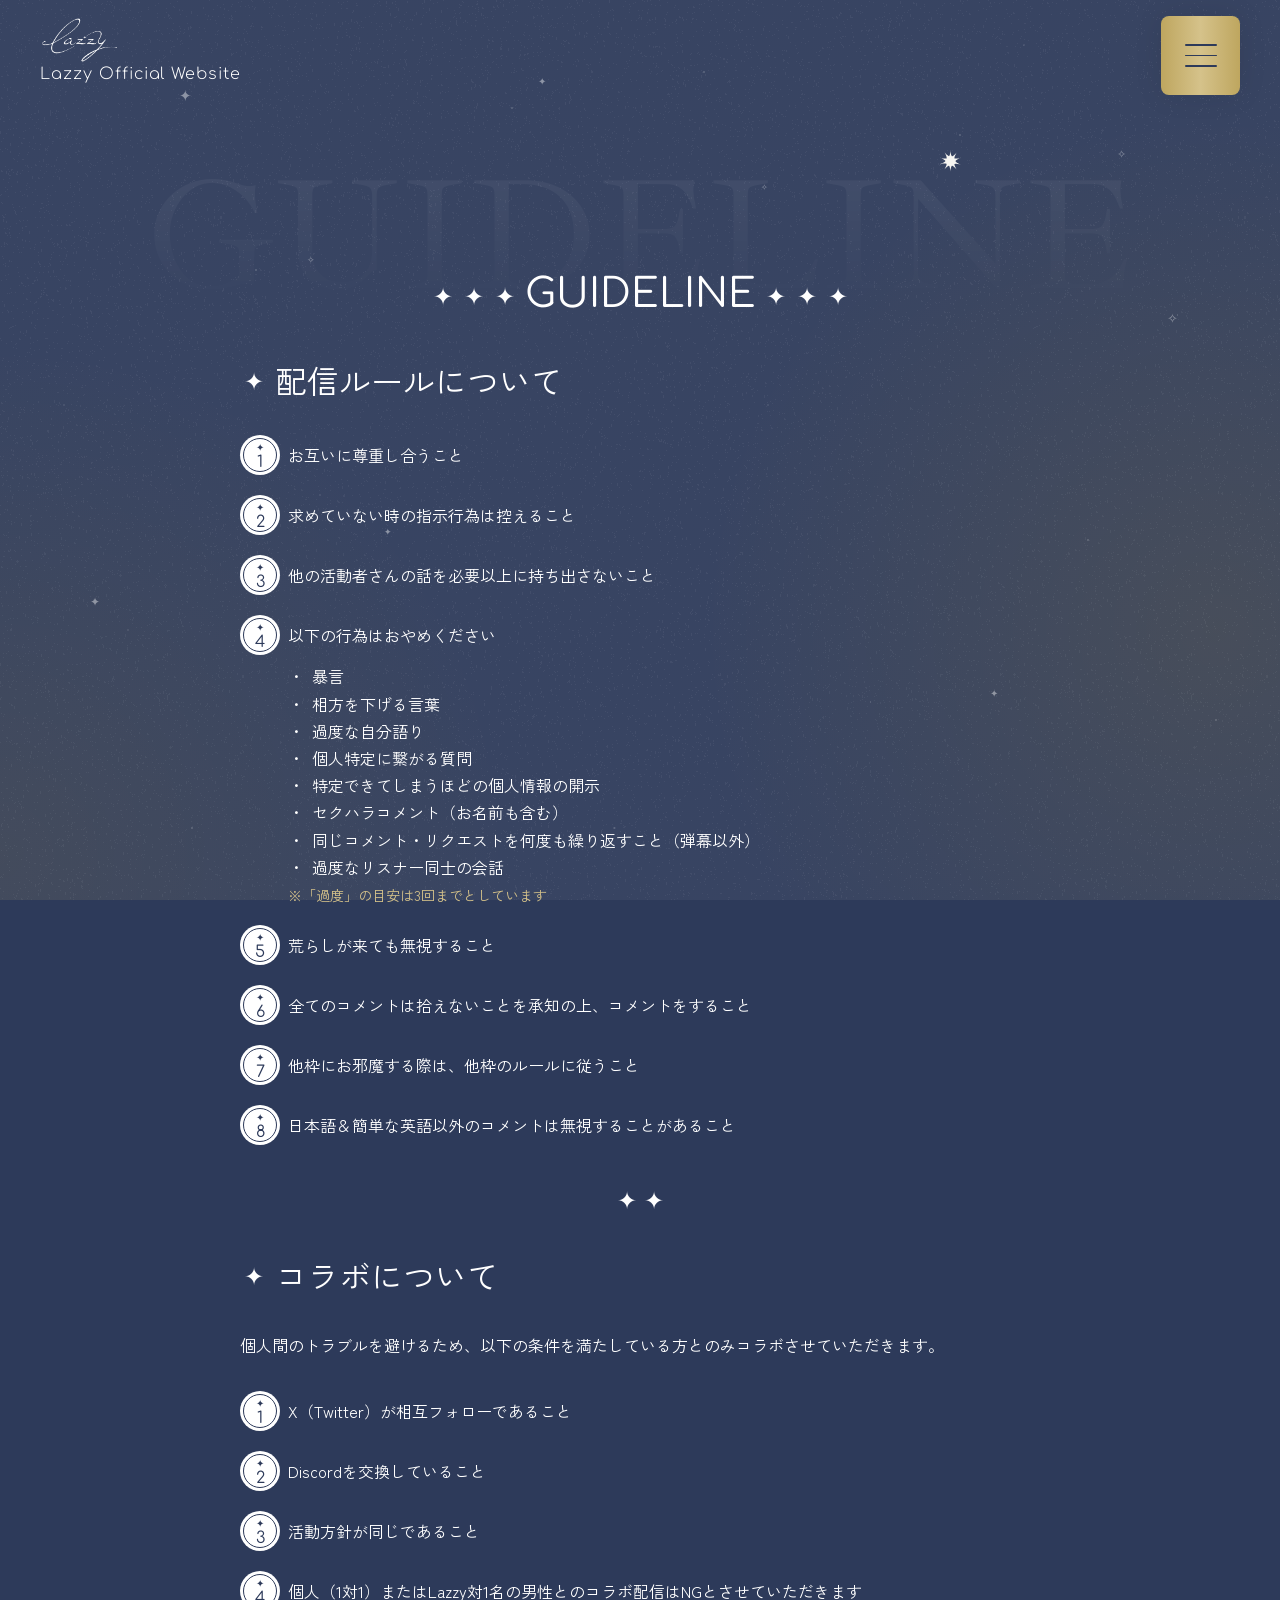
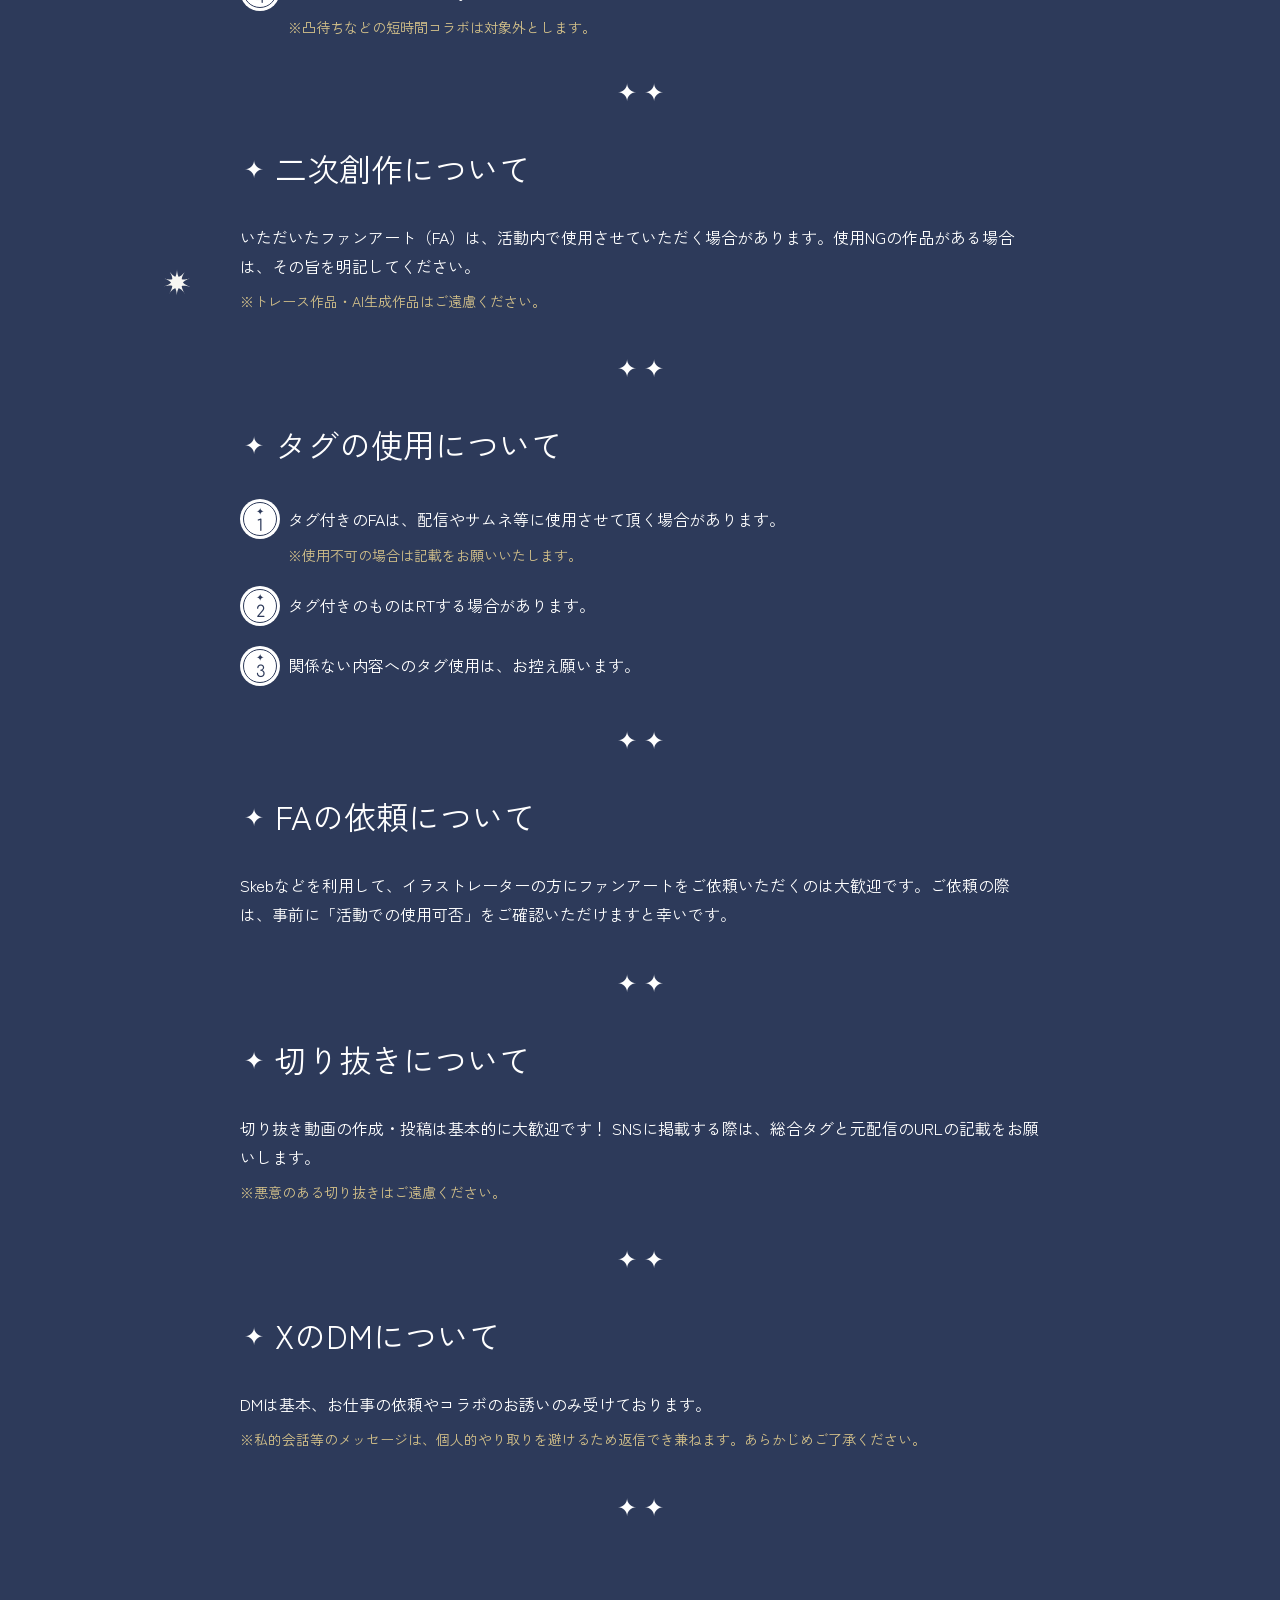
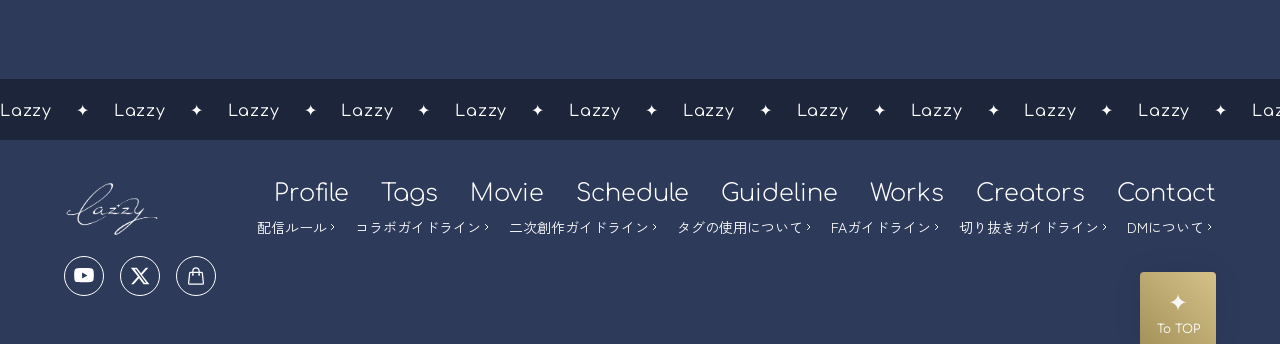
==== commit b0c1248e: "Refine background, stars, titles and watermarks - Fixed background: lighter noise texture (also on h" ====
--- a/guideline.html
+++ b/guideline.html
@@ -50,10 +50,28 @@
     <a href="index.html#tags">Tags</a>
     <a href="index.html#movie">Movie</a>
     <a href="index.html#schedule">Schedule</a>
-    <a href="index.html#guideline">Stream Guideline</a>
+    <a href="index.html#guideline">Guideline</a>
     <a href="index.html#works">Works</a>
     <a href="index.html#creators">Creators</a>
   </nav>
+</div>
+
+<!-- 固定背景の星（MVと同じ星・流れ星。スクロールしても動かない） -->
+<div class="page-bg-stars" aria-hidden="true">
+  <div class="hero-stars"></div>
+  <span class="hero-star hero-star-1">✦</span>
+  <span class="hero-star hero-star-2">✧</span>
+  <span class="hero-star hero-star-3">✦</span>
+  <span class="hero-star hero-star-4">✧</span>
+  <span class="hero-star hero-star-5">✦</span>
+  <span class="hero-star hero-star-6">✧</span>
+  <span class="hero-star hero-star-7">✦</span>
+  <span class="hero-star hero-star-8">✧</span>
+  <span class="hero-star hero-star-9">✦</span>
+  <span class="hero-shooting-star hero-shooting-star-1"></span>
+  <span class="hero-shooting-star hero-shooting-star-2"></span>
+  <span class="hero-shooting-star hero-shooting-star-3"></span>
+  <span class="hero-shooting-star hero-shooting-star-4"></span>
 </div>
 
 <!-- ================= GUIDELINE本文 ================= -->
@@ -225,7 +243,7 @@
           <a href="index.html#tags">Tags</a>
           <a href="index.html#movie">Movie</a>
           <a href="index.html#schedule">Schedule</a>
-          <a href="index.html#guideline">Stream Guideline</a>
+          <a href="index.html#guideline">Guideline</a>
           <a href="index.html#works">Works</a>
           <a href="index.html#creators">Creators</a>
           <a href="https://x.com/we_are_lazzy" target="_blank" rel="noopener">Contact</a>
--- a/css/style.css
+++ b/css/style.css
@@ -47,6 +47,12 @@
   /* ボタンや選択中の項目に使う金色グラデーション（両端を少し暗く） */
   --gradient-gold: linear-gradient(90deg, var(--color-gold-edge) 0%, var(--color-hero-gold) 50%, var(--color-gold-edge) 100%);
   --shadow-soft: 0 0 30px rgba(var(--color-black-rgb), 0.08);
+  --noise-opacity: 0.05;
+  --bg-stars-opacity: 0.5;
+
+  /* マスク用アイコン（SVGを直接埋め込み。ファイルを直接開いたときもマスクが効くように） */
+  --icon-sparkle: url("data:image/svg+xml,%3Csvg xmlns='http://www.w3.org/2000/svg' viewBox='0 0 40 42'%3E%3Cpath d='M20.02 0s-.1 11.08 4.72 14.6C29.56 18.13 40 14.6 40 14.6s-10.5 3.32-12.35 9.03c-1.84 5.7 4.72 14.6 4.72 14.6s-6.39-9.03-12.35-9.03-12.35 9.03-12.35 9.03 6.56-8.9 4.72-14.6C10.55 17.92.05 14.6.05 14.6s10.44 3.53 15.26 0C20.13 11.08 20.02 0 20.02 0Z' fill='%23fff'/%3E%3Cpath d='M39.86 27.7s-10.35-3.7-15.23-.25c-4.87 3.45-4.96 14.55-4.96 14.55s.3-11.1-4.45-14.71C10.48 23.68 0 27.04 0 27.04s10.54-3.16 12.48-8.84C14.42 12.51 8.03 3.49 8.03 3.49s6.21 9.15 12.16 9.25c5.95.1 12.48-8.84 12.48-8.84s-6.7 8.81-4.97 14.55c1.74 5.75 12.16 9.25 12.16 9.25Z' fill='%23fff'/%3E%3C/svg%3E");
+  --icon-chevron: url("data:image/svg+xml,%3Csvg xmlns='http://www.w3.org/2000/svg' viewBox='0 0 6 9' fill='none'%3E%3Cpath d='M.75.75 4.5 4.5.75 8.25' stroke='%23fff' stroke-width='1.5' stroke-linecap='round' stroke-linejoin='round'/%3E%3C/svg%3E");
 
   --max-width: 1120px;
   --content-width: 800px;
@@ -111,25 +117,30 @@
   outline-offset: 3px;
 }
 
-/* ---------- 星アイコン（svg/star.svg をマスクにして文字色で塗る） ---------- */
+/* ---------- 星アイコン（MVの星と同じ「✦」の文字で描く。大きさは各所の font-size で調整） ---------- */
 .section-title.starred::before,
 .section-title.starred::after,
 .section-divider::before,
 .section-divider::after,
 .sub-heading::before,
 .btn-more::after,
-.num-star,
-.marquee-star,
-.page-line-star,
+.num-star::before,
 .works-item::before,
-.footer-totop-star,
+.footer-totop-star::before,
 .tags-label::before,
 .music-title::before,
 .music-title::after,
 .guideline-heading::before {
-  background-color: currentColor;
-  -webkit-mask: url(../svg/star.svg) center / contain no-repeat;
-  mask: url(../svg/star.svg) center / contain no-repeat;
+  content: '✦';
+  display: flex;
+  align-items: center;
+  justify-content: center;
+  font-family: var(--font-body);
+  font-weight: 400;
+  font-style: normal;
+  line-height: 1;
+  letter-spacing: 0;
+  color: currentColor;
 }
 
 /* ---------- 共通見出し ---------- */
@@ -156,14 +167,10 @@
 /* 見出しの左右に星を3つずつ並べる */
 .section-title.starred::before,
 .section-title.starred::after {
-  content: '';
+  content: '✦ ✦ ✦';
   flex: 0 0 auto;
-  width: 101px;
-  height: 27px;
-  -webkit-mask-size: 27px 27px;
-  mask-size: 27px 27px;
-  -webkit-mask-repeat: space no-repeat;
-  mask-repeat: space no-repeat;
+  font-size: 24px;
+  word-spacing: 4px;
   animation: title-twinkle 2.4s ease-in-out infinite alternate;
 }
 .section-title.starred::after { animation-delay: 1.2s; }
@@ -231,11 +238,11 @@
 .section-ivory .section-divider { --divider-rgb: var(--color-hero-navy-rgb); }
 .section-divider::before,
 .section-divider::after {
-  content: '';
   position: absolute;
   top: 0;
   width: 27px;
   height: 27px;
+  font-size: 24px;
 }
 .section-divider::before { left: 0; }
 .section-divider::after { right: 0; }
@@ -252,10 +259,10 @@
   margin: 0 0 8px;
 }
 .sub-heading::before {
-  content: '';
   flex: 0 0 27px;
   width: 27px;
   height: 27px;
+  font-size: 24px;
 }
 
 /* ---------- ヘッダー ---------- */
@@ -719,12 +726,6 @@
   color: var(--color-text-muted);
   margin-right: 24px;
 }
-/* 「✦」の文字は隠し、同じ大きさの星アイコンに置き換える */
-.marquee-track .marquee-star {
-  width: 20px;
-  height: 20px;
-  font-size: 0;
-}
 @keyframes scroll-left {
   from { transform: translateX(0); }
   to { transform: translateX(-50%); }
@@ -749,11 +750,37 @@
   pointer-events: none;
   background-color: var(--color-hero-navy);
   background-image:
-    url(../images/noise.png),
     radial-gradient(circle 520px at 95% 70%, rgba(var(--color-glow-rgb), 0.08), rgba(var(--color-glow-rgb), 0)),
     radial-gradient(circle 520px at 0% 95%, rgba(var(--color-glow-rgb), 0.06), rgba(var(--color-glow-rgb), 0)),
     linear-gradient(rgba(var(--color-white-rgb), 0.05), rgba(var(--color-white-rgb), 0.05));
-  background-size: 1024px 1024px, auto, auto, auto;
+}
+/* 星のノイズのテクスチャ（濃さは :root の --noise-opacity で調整。ヒーロー・ローディングにも同じものを重ねる） */
+body::after,
+.hero::before,
+.page-loader::before {
+  content: '';
+  pointer-events: none;
+  background: url(../images/noise.png) 0 0 / 1024px 1024px repeat;
+  opacity: var(--noise-opacity);
+}
+body::after {
+  position: fixed;
+  inset: 0;
+  z-index: -1;
+}
+.hero::before,
+.page-loader::before {
+  position: absolute;
+  inset: 0;
+}
+/* 固定背景の星（MVと同じ .hero-stars / .hero-star / .hero-shooting-star を画面に固定して使う） */
+.page-bg-stars {
+  position: fixed;
+  inset: 0;
+  z-index: -1;
+  overflow: hidden;
+  pointer-events: none;
+  opacity: var(--bg-stars-opacity);
 }
 .section-navy { color: var(--color-text-light); }
 .section-navy .section-title { color: var(--color-text-light); }
@@ -764,70 +791,73 @@
 }
 #profile { padding-top: 160px; }
 
-/* 背景の大きな英字 */
+/* 背景の大きな英字（左右中央。高さはセクションごとに top で指定） */
 .section-watermark {
   position: absolute;
   z-index: 0;
   top: 23px;
-  left: calc(50% - 192px);
+  left: 50%;
+  transform: translateX(-50%);
   font-family: var(--font-display);
   font-weight: 400;
-  font-size: 200px;
+  font-size: 160px;
   line-height: 1.25;
-  color: rgba(var(--color-white-rgb), 0.07);
+  color: rgba(var(--color-white-rgb), 0.05);
   white-space: nowrap;
   pointer-events: none;
   user-select: none;
-}
-.section-ivory .section-watermark { color: rgba(var(--color-hero-navy-rgb), 0.08); }
-#tags .section-watermark { top: -40px; left: calc(50% + 60px); }
-#movie .section-watermark { top: -56px; left: calc(50% + 20px); }
-#schedule .section-watermark { top: -56px; left: calc(50% - 422px); }
-#guideline .section-watermark { top: -55px; left: calc(50% - 495px); }
-#works .section-watermark { top: -54px; left: calc(50% - 76px); }
+  /* 下に行くにつれて透明になる */
+  -webkit-mask-image: linear-gradient(to bottom, var(--color-black) 20%, transparent 85%);
+  mask-image: linear-gradient(to bottom, var(--color-black) 20%, transparent 85%);
+}
+.section-ivory .section-watermark { color: rgba(var(--color-hero-navy-rgb), 0.06); }
+#movie .section-watermark { top: -56px; }
+#schedule .section-watermark { top: -56px; }
+#guideline .section-watermark { top: -55px; }
+#works .section-watermark { top: -54px; }
+#creators .section-watermark { top: -55px; }
 
 /* 流れ星（ヒーローと同じアニメーションをセクション内の別の位置で使う） */
-.section .hero-shooting-star { z-index: 0; }
-.section-shooting-a { top: 10%; right: 6%;  width: 170px; animation-duration: 6.5s; animation-delay: .8s; }
-.section-shooting-b { top: 48%; left: 14%;  width: 120px; animation-duration: 8s;   animation-delay: 3.2s; }
-.section-shooting-c { top: 72%; right: 26%; width: 140px; animation-duration: 7.2s; animation-delay: 5s; }
-
-/* キラキラ（8方向の星） */
+/* opacity はアニメーションが使うので、線の色の濃さで背景の星と同じだけ薄くする */
+.section .hero-shooting-star {
+  z-index: 0;
+  background: linear-gradient(90deg, transparent, rgba(var(--color-white-rgb), calc(0.9 * var(--bg-stars-opacity))));
+}
+.section-shooting-a { top: 10%; right: 6%;  width: 170px; animation-duration: 5.6s; animation-delay: .8s; }
+.section-shooting-b { top: 48%; left: 14%;  width: 120px; animation-duration: 6.6s; animation-delay: 2.8s; }
+.section-shooting-c { top: 72%; right: 26%; width: 140px; animation-duration: 6s;   animation-delay: 4.4s; }
+
+/* キラキラ（8方向の星）。セクションごとに位置・大きさ・光る間隔をばらして、無規則に見せる */
 .deco-sparkle {
   position: absolute;
   z-index: 0;
-  width: 25px;
-  height: 26px;
+  width: var(--sparkle-size, 25px);
+  aspect-ratio: 25 / 26;
   background-color: var(--color-ivory);
-  -webkit-mask: url(../svg/sparkle.svg) center / contain no-repeat;
-  mask: url(../svg/sparkle.svg) center / contain no-repeat;
+  -webkit-mask: var(--icon-sparkle) center / contain no-repeat;
+  mask: var(--icon-sparkle) center / contain no-repeat;
   animation: twinkle 4s ease-in-out infinite alternate;
 }
-.deco-sparkle-a { top: 3%;  left: 30%;  animation-delay: .4s; }
-.deco-sparkle-b { top: 52%; left: 8%;   animation-delay: 1.6s; }
-.deco-sparkle-c { top: 82%; right: 12%; animation-delay: 2.8s; }
-
-/* ---------- 左側の金色ライン ---------- */
+/* 中身（幅800pxの列）にかからないよう、横位置は列の端から測る。
+   「上下の余白」組はタイトルの上やセクションの最後の余白に、「左右の余白」組は列の外側に置く */
+/* 上下の余白 */
+#profile .deco-sparkle-a         { --sparkle-size: 26px; top: 72px;  left: calc(50% - 330px); animation-duration: 3.6s; animation-delay: .4s; }
+#movie .deco-sparkle-a           { --sparkle-size: 19px; top: 26px;  left: calc(50% + 250px); animation-duration: 5.1s; animation-delay: 2.4s; }
+#movie .deco-sparkle-c           { --sparkle-size: 28px; bottom: 22px; left: calc(50% - 380px); animation-duration: 3.9s; animation-delay: .7s; }
+#schedule .deco-sparkle-a        { --sparkle-size: 23px; top: 28px;  left: calc(50% - 280px); animation-duration: 4.4s; animation-delay: 1.5s; }
+.guideline-page .deco-sparkle-a  { --sparkle-size: 21px; top: 150px; left: calc(50% + 300px); animation-duration: 4.9s; animation-delay: 1.3s; }
+.music-page .deco-sparkle-a      { --sparkle-size: 24px; top: 140px; left: calc(50% - 340px); animation-duration: 4.3s; animation-delay: 2.2s; }
+.music-page .deco-sparkle-c      { --sparkle-size: 18px; bottom: 60px; left: calc(50% + 300px); animation-duration: 5s;   animation-delay: .8s; }
+/* 左右の余白 */
+#profile .deco-sparkle-b         { --sparkle-size: 17px; top: 41%; left: calc(50% - 400px - 87px); animation-duration: 4.8s; animation-delay: 1.9s; }
+#profile .deco-sparkle-c         { --sparkle-size: 22px; top: 77%; left: calc(50% + 400px + 50px); animation-duration: 4.2s; animation-delay: 1.1s; }
+#schedule .deco-sparkle-b        { --sparkle-size: 16px; top: 46%; left: calc(50% + 400px + 40px); animation-duration: 3.4s; animation-delay: .2s; }
+#schedule .deco-sparkle-c        { --sparkle-size: 21px; top: 84%; left: calc(50% - 400px - 81px); animation-duration: 5.3s; animation-delay: 2.9s; }
+#works .deco-sparkle-a           { --sparkle-size: 27px; top: 19%; left: calc(50% + 400px + 62px); animation-duration: 4.6s; animation-delay: .9s; }
+#works .deco-sparkle-b           { --sparkle-size: 18px; top: 66%; left: calc(50% - 400px - 98px); animation-duration: 3.7s; animation-delay: 2.1s; }
+.guideline-page .deco-sparkle-c  { --sparkle-size: 26px; top: 57%; left: calc(50% - 400px - 76px); animation-duration: 3.8s; animation-delay: .5s; }
+
 .page-main { position: relative; }
-.page-line {
-  position: absolute;
-  top: 0;
-  bottom: 0;
-  left: 28px;
-  z-index: 2;
-  width: 79px;
-  pointer-events: none;
-  color: var(--color-hero-gold);
-  background: linear-gradient(var(--color-hero-gold), var(--color-hero-gold)) center / 1.5px 100% no-repeat;
-}
-.page-line-star {
-  position: sticky;
-  top: calc(50vh - 39.5px);
-  display: block;
-  width: 79px;
-  height: 79px;
-  margin-top: 470px;
-}
 
 /* ---------- メンバー ---------- */
 #members { max-width: calc(707px + 48px); margin-top: 40px; }
@@ -942,10 +972,10 @@
   transition: filter .2s ease, transform .2s ease;
 }
 .btn-more::after {
-  content: '';
   flex: 0 0 auto;
   width: 18px;
   height: 18px;
+  font-size: 15px;
 }
 .btn-more:hover { filter: brightness(1.06); transform: translateY(-1px); }
 .btn-more-lg {
@@ -955,7 +985,8 @@
 }
 .btn-more-block { display: flex; width: 100%; }
 
-/* ---------- タグ ---------- */
+/* ---------- タグ（PROFILEセクション内） ---------- */
+#tags { margin-top: 40px; }
 .tags-list {
   list-style: none;
   margin: 0;
@@ -979,9 +1010,9 @@
   margin: 0 0 6px;
 }
 .tags-label::before {
-  content: '';
   width: 14px;
   height: 14px;
+  font-size: 12px;
   color: var(--color-hero-gold);
 }
 .tags-value {
@@ -1109,7 +1140,11 @@
   display: block;
   width: 12px;
   height: 12px;
-  font-size: 0;
+}
+.num-star::before {
+  width: 100%;
+  height: 100%;
+  font-size: 10px;
 }
 .rule-list .num { background: var(--color-white); }
 .rule-list .num-inner { border-color: var(--color-hero-navy); color: var(--color-hero-navy); }
@@ -1207,13 +1242,13 @@
 }
 .works-item.is-active p { font-size: 24px; }
 .works-item::before {
-  content: '';
   position: absolute;
   top: 50%;
   left: -34px;
   width: 34px;
   height: 34px;
   margin-top: -17px;
+  font-size: 30px;
   color: var(--color-gold-shade);
   opacity: 0;
   transform: scale(.4);
@@ -1246,8 +1281,8 @@
   width: 40px;
   height: 42px;
   background-color: var(--color-hero-gold);
-  -webkit-mask: url(../svg/sparkle.svg) center / contain no-repeat;
-  mask: url(../svg/sparkle.svg) center / contain no-repeat;
+  -webkit-mask: var(--icon-sparkle) center / contain no-repeat;
+  mask: var(--icon-sparkle) center / contain no-repeat;
 }
 .creators-role {
   font-size: 16px;
@@ -1264,10 +1299,10 @@
 
 /* ---------- 下層ページ共通 ---------- */
 .subpage-section { padding: 272px 0 160px; }
-.subpage-section .section-watermark { top: 24px; }
+/* トップページと同じく「タイトルの約136px上」に英字を置く（272 − 136） */
+.subpage-section .section-watermark { top: 136px; }
 
 /* ---------- 下層ページ（GUIDELINE） ---------- */
-.guideline-page .section-watermark { left: calc(50% - 485px); }
 .guideline-page-inner { display: flex; flex-direction: column; }
 .guideline-block {
   display: flex;
@@ -1293,8 +1328,8 @@
   line-height: 1.45;
 }
 .guideline-heading::before {
-  content: '';
   flex: 0 0 27px;
+  font-size: 24px;
   width: 27px;
   height: 27px;
 }
@@ -1324,7 +1359,6 @@
 .rule-list li.stacked .guideline-note-light { margin: 6px 0 0 48px; }
 
 /* ---------- 下層ページ（MUSIC） ---------- */
-.music-page .section-watermark { left: calc(50% + 32px); }
 .music-page .section-title { margin-bottom: 24px; }
 .music-filter {
   display: flex;
@@ -1437,8 +1471,8 @@
 }
 .music-title::before,
 .music-title::after {
-  content: '';
   flex: 0 0 11px;
+  font-size: 10px;
   width: 11px;
   height: 11px;
 }
@@ -1508,8 +1542,8 @@
   width: 12px;
   height: 12px;
   background-color: currentColor;
-  -webkit-mask: url(../svg/chevron.svg) center / 4px 8px no-repeat;
-  mask: url(../svg/chevron.svg) center / 4px 8px no-repeat;
+  -webkit-mask: var(--icon-chevron) center / 4px 8px no-repeat;
+  mask: var(--icon-chevron) center / 4px 8px no-repeat;
 }
 .footer-social {
   display: flex;
@@ -1548,6 +1582,11 @@
   height: 27px;
   color: var(--color-ivory);
 }
+.footer-totop-star::before {
+  width: 100%;
+  height: 100%;
+  font-size: 24px;
+}
 
 /* =========================================================
    レスポンシブ
@@ -1560,7 +1599,14 @@
 }
 
 @media (max-width: 960px) {
-  .page-line { display: none; }
+  /* 左右の余白が狭くなるので、列の外側に置いたキラキラは表示しない */
+  #profile .deco-sparkle-b,
+  #profile .deco-sparkle-c,
+  #schedule .deco-sparkle-b,
+  #schedule .deco-sparkle-c,
+  #works .deco-sparkle-a,
+  #works .deco-sparkle-b,
+  .guideline-page .deco-sparkle-c { display: none; }
 }
 
 @media (max-width: 860px) {
@@ -1603,19 +1649,28 @@
   .subpage-section { padding: 152px 0 96px; }
 
   .section-watermark,
-  .subpage-section .section-watermark,
-  #tags .section-watermark,
   #movie .section-watermark,
   #schedule .section-watermark,
   #guideline .section-watermark,
   #works .section-watermark,
-  .guideline-page .section-watermark,
-  .music-page .section-watermark {
+  #creators .section-watermark {
     top: 0;
     left: auto;
     right: -12px;
+    transform: none;
     font-size: 88px;
   }
+  /* 下層ページはタイトル上の余白が 88px 多い分、英字も同じだけ下げる（152 − 64） */
+  .subpage-section .section-watermark { top: 88px; }
+
+  /* キラキラはタイトルの上・セクションの最後の余白に収める */
+  #profile .deco-sparkle-a        { top: 40px;   left: 10%; }
+  #movie .deco-sparkle-a          { top: 22px;   left: 72%; }
+  #movie .deco-sparkle-c          { bottom: 18px; left: 12%; }
+  #schedule .deco-sparkle-a       { top: 20px;   left: 16%; }
+  .guideline-page .deco-sparkle-a { top: 100px;  left: 76%; }
+  .music-page .deco-sparkle-a     { top: 100px;  left: 12%; }
+  .music-page .deco-sparkle-c     { bottom: 30px; left: 72%; }
 
   .section-lead { white-space: normal; }
   .sp-break { display: block; }
@@ -1623,14 +1678,12 @@
   .section-title { font-size: 24px; gap: 6px; margin-bottom: 28px; }
   .section-title.starred::before,
   .section-title.starred::after {
-    width: 52px;
-    height: 16px;
-    -webkit-mask-size: 16px 16px;
-    mask-size: 16px 16px;
+    font-size: 14px;
+    word-spacing: 0;
   }
   .section-lead { font-size: 20px; }
   .sub-heading, .guideline-heading { font-size: 22px; }
-  .sub-heading::before, .guideline-heading::before { flex-basis: 20px; width: 20px; height: 20px; }
+  .sub-heading::before, .guideline-heading::before { flex-basis: 20px; width: 20px; height: 20px; font-size: 18px; }
   .member-name { font-size: 24px; justify-content: center; }
   .section-divider { margin-top: 32px; }
 
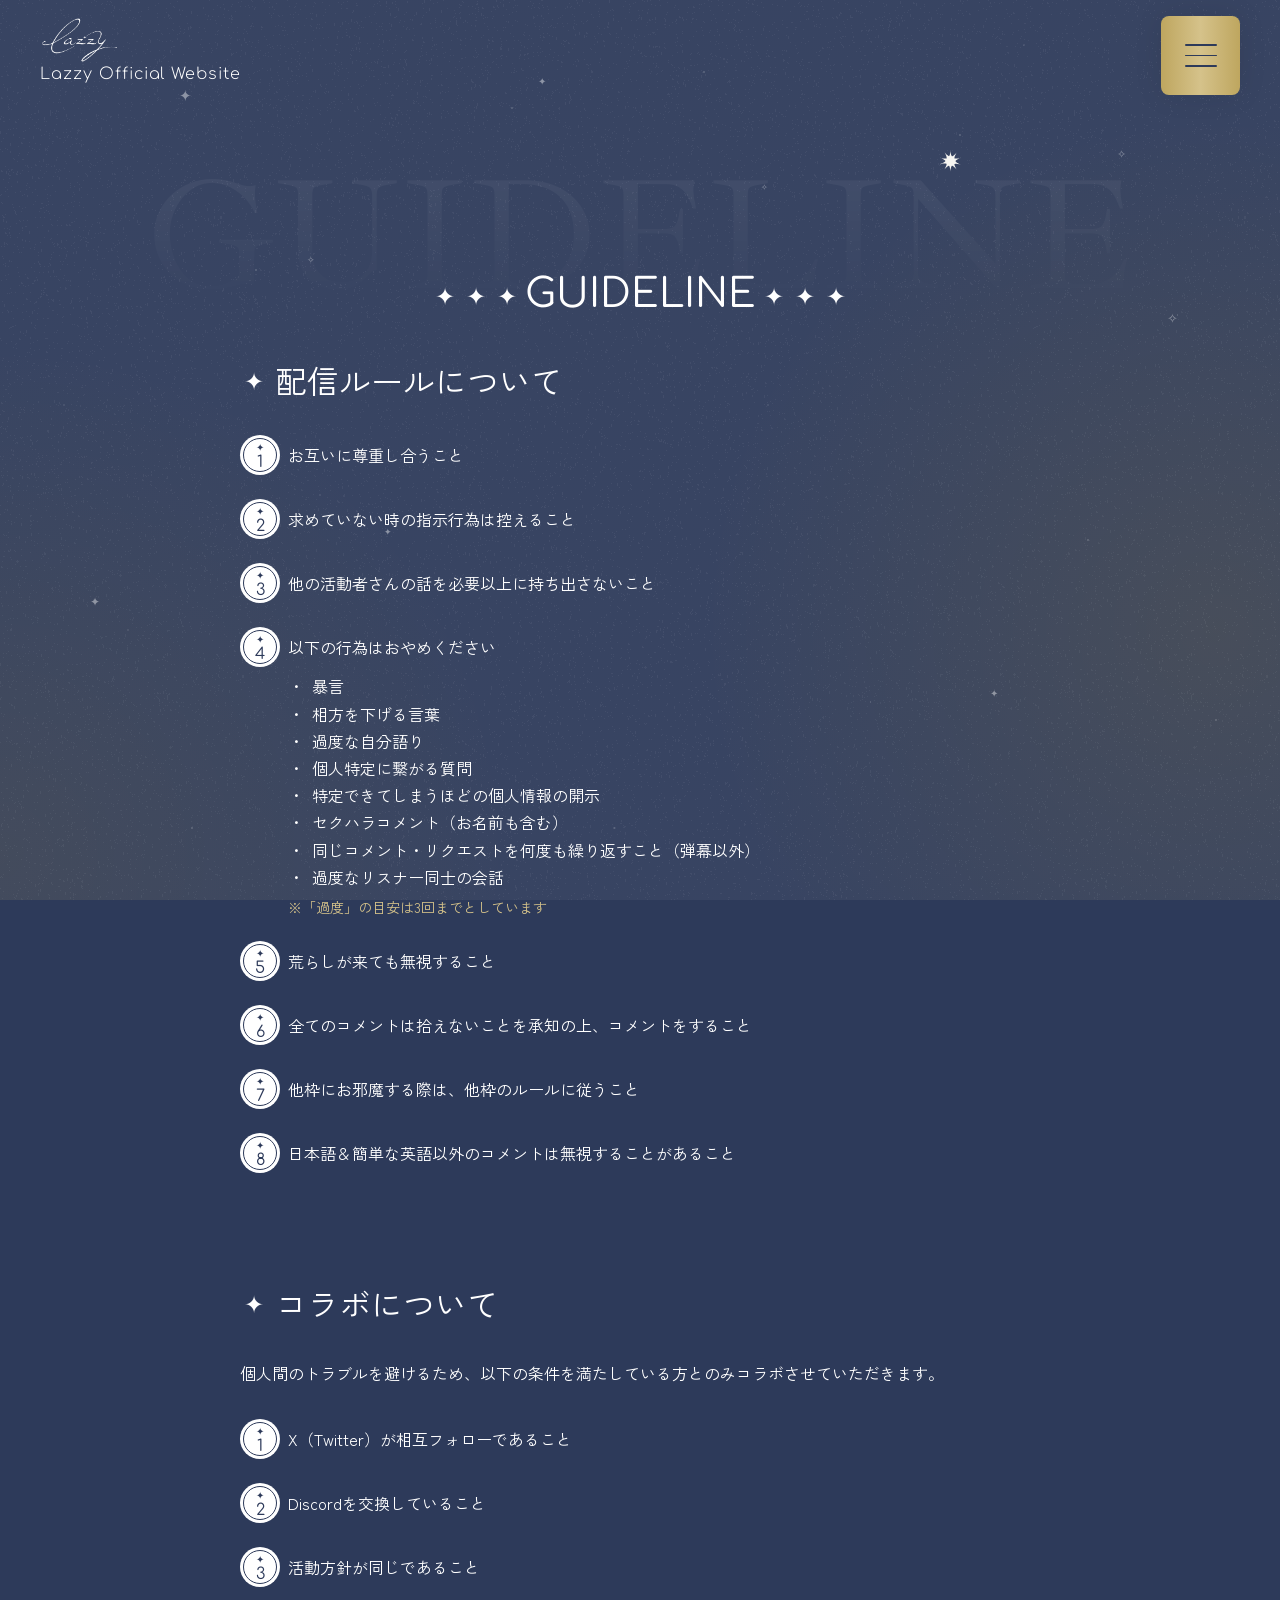
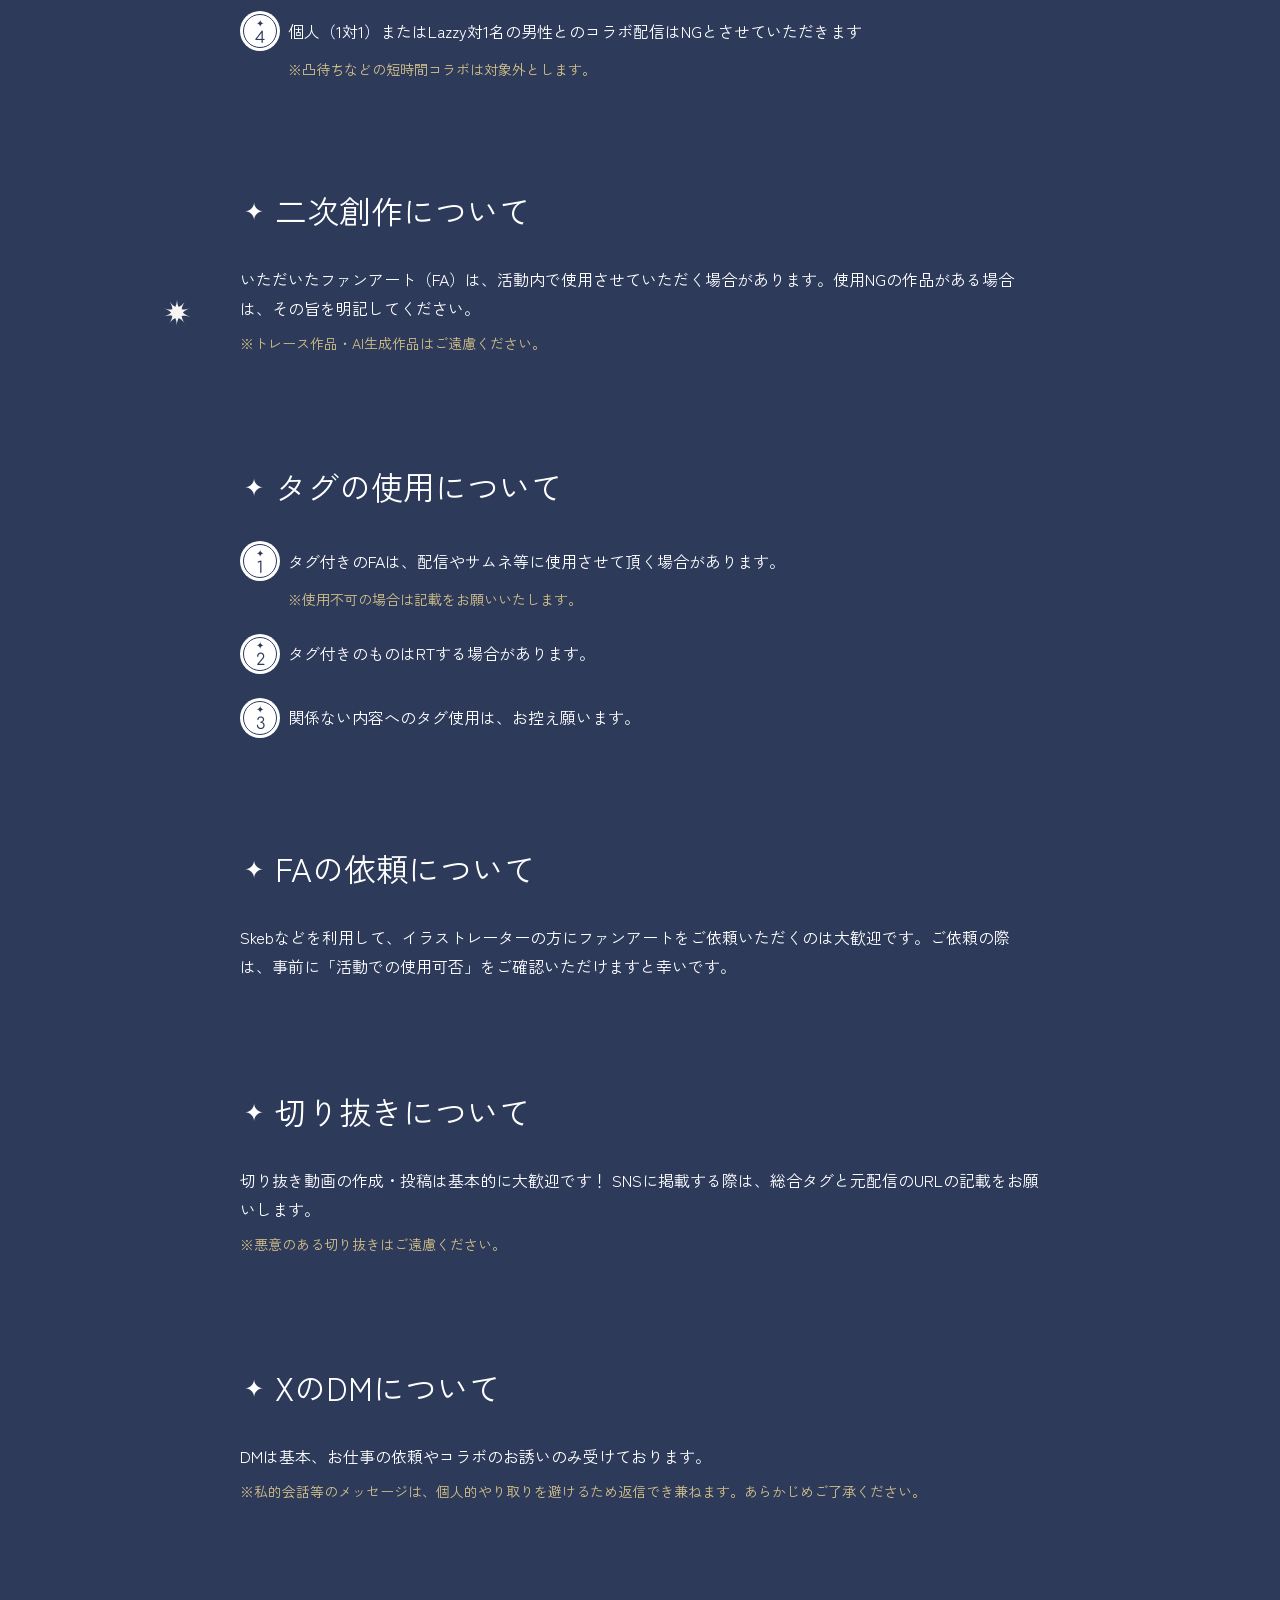
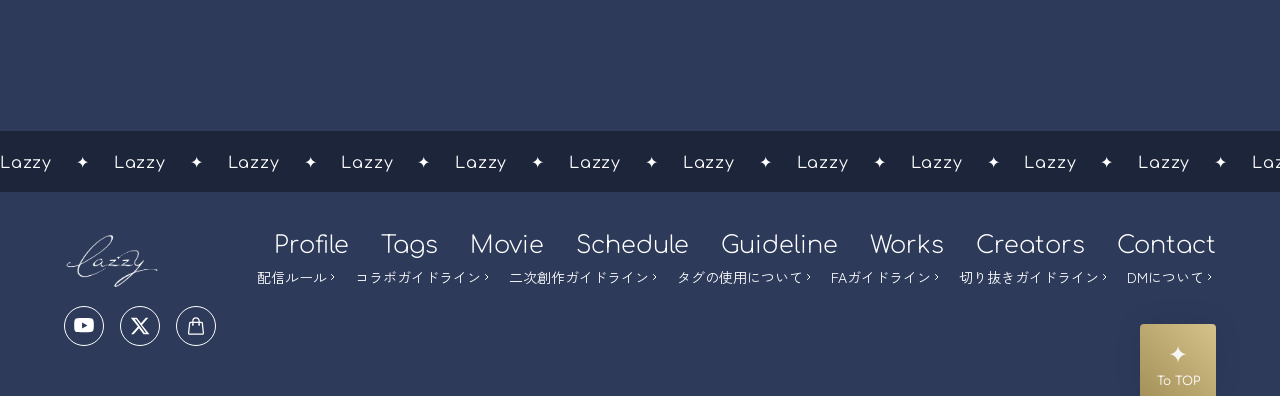
==== commit 119970b8: "Polish buttons, spacing, header logo, illustrations and video embeds - Buttons: shine sweep and spin" ====
--- a/guideline.html
+++ b/guideline.html
@@ -12,11 +12,11 @@
 <meta property="og:site_name" content="Lazzy Official Website">
 <meta property="og:title" content="GUIDELINE｜Lazzy Official Website">
 <meta property="og:description" content="Vsingerユニット「Lazzy」のコラボ・二次創作・ファンアート依頼・切り抜きに関するガイドラインです。">
-<meta property="og:image" content="images/url_image.png">
+<meta property="og:image" content="https://20230710.github.io/lazzy-official/images/url_image.png">
 <meta name="twitter:card" content="summary_large_image">
 <meta name="twitter:title" content="GUIDELINE｜Lazzy Official Website">
 <meta name="twitter:description" content="Vsingerユニット「Lazzy」のコラボ・二次創作・ファンアート依頼・切り抜きに関するガイドラインです。">
-<meta name="twitter:image" content="images/url_image.png">
+<meta name="twitter:image" content="https://20230710.github.io/lazzy-official/images/url_image.png">
 
 <link rel="preconnect" href="https://fonts.googleapis.com">
 <link rel="preconnect" href="https://fonts.gstatic.com" crossorigin>
@@ -31,6 +31,7 @@
   <div class="header-inner">
     <a href="index.html#top" class="logo-lockup">
       <img src="images/logo.png" alt="Lazzy" class="logo-img">
+      <img src="images/logo-navy.png" alt="" class="logo-img logo-img-dark" aria-hidden="true">
       <span class="logo-sub">Lazzy Official Website</span>
     </a>
 
--- a/css/style.css
+++ b/css/style.css
@@ -112,7 +112,8 @@
 .center { text-align: center; }
 
 a:focus-visible,
-button:focus-visible {
+button:focus-visible,
+.yt:focus-visible {
   outline: 2px solid var(--color-accent);
   outline-offset: 3px;
 }
@@ -120,8 +121,6 @@
 /* ---------- 星アイコン（MVの星と同じ「✦」の文字で描く。大きさは各所の font-size で調整） ---------- */
 .section-title.starred::before,
 .section-title.starred::after,
-.section-divider::before,
-.section-divider::after,
 .sub-heading::before,
 .btn-more::after,
 .num-star::before,
@@ -148,7 +147,7 @@
   display: flex;
   align-items: center;
   justify-content: center;
-  gap: 10px;
+  gap: 8px;
   font-family: var(--font-heading);
   font-weight: 400;
   font-size: 40px;
@@ -226,26 +225,16 @@
 }
 .section-ivory .section-lead { color: var(--color-text-muted-dark); }
 
-/* ---------- 区切り線（両端に星） ---------- */
+/* ---------- 区切り線（中央が一番濃く、両端に向かって透明になる） ---------- */
 .section-divider {
   --divider-rgb: var(--color-white-rgb);
   position: relative;
   max-width: 762px;
   height: 27px;
   margin: 40px auto 0;
-  background: linear-gradient(rgba(var(--divider-rgb), 0.5), rgba(var(--divider-rgb), 0.5)) center / calc(100% - 62px) 1px no-repeat;
+  background: linear-gradient(90deg, rgba(var(--divider-rgb), 0), rgba(var(--divider-rgb), 0.5) 50%, rgba(var(--divider-rgb), 0)) center / 100% 1px no-repeat;
 }
 .section-ivory .section-divider { --divider-rgb: var(--color-hero-navy-rgb); }
-.section-divider::before,
-.section-divider::after {
-  position: absolute;
-  top: 0;
-  width: 27px;
-  height: 27px;
-  font-size: 24px;
-}
-.section-divider::before { left: 0; }
-.section-divider::after { right: 0; }
 
 /* ---------- 小見出し（星＋テキスト） ---------- */
 .sub-heading {
@@ -298,7 +287,21 @@
   letter-spacing: 0.06em;
   color: var(--color-text-muted);
   margin-top: 2px;
-}
+  transition: color .3s ease;
+}
+/* 明るい背景の上に来たら紺色のロゴに切り替える（is-on-light は js/script.js が付ける） */
+.site-header .logo-lockup { position: relative; }
+.site-header .logo-img { transition: opacity .3s ease; }
+.site-header .logo-img-dark {
+  position: absolute;
+  top: 0;
+  left: 0;
+  mix-blend-mode: normal;
+  opacity: 0;
+}
+.site-header.is-on-light .logo-img { opacity: 0; }
+.site-header.is-on-light .logo-img-dark { opacity: 1; }
+.site-header.is-on-light .logo-sub { color: var(--color-text-dark); }
 .main-nav {
   display: flex;
   flex-direction: column;
@@ -734,7 +737,7 @@
 /* ---------- セクション共通（ネイビー／アイボリー） ---------- */
 .section {
   position: relative;
-  padding: 80px 0;
+  padding: 160px 0;
   /* 横方向だけはみ出しを切る（縦は隣のセクションへ光がなめらかにつながるように見せる）。
      clip はスクロールコンテナを作らないので、中の position: sticky も効く */
   overflow-x: clip;
@@ -789,7 +792,6 @@
   background: var(--color-ivory);
   color: var(--color-text-dark);
 }
-#profile { padding-top: 160px; }
 
 /* 背景の大きな英字（左右中央。高さはセクションごとに top で指定） */
 .section-watermark {
@@ -811,11 +813,11 @@
   mask-image: linear-gradient(to bottom, var(--color-black) 20%, transparent 85%);
 }
 .section-ivory .section-watermark { color: rgba(var(--color-hero-navy-rgb), 0.06); }
-#movie .section-watermark { top: -56px; }
-#schedule .section-watermark { top: -56px; }
-#guideline .section-watermark { top: -55px; }
-#works .section-watermark { top: -54px; }
-#creators .section-watermark { top: -55px; }
+#movie .section-watermark { top: 24px; }
+#schedule .section-watermark { top: 24px; }
+#guideline .section-watermark { top: 25px; }
+#works .section-watermark { top: 26px; }
+#creators .section-watermark { top: 25px; }
 
 /* 流れ星（ヒーローと同じアニメーションをセクション内の別の位置で使う） */
 /* opacity はアニメーションが使うので、線の色の濃さで背景の星と同じだけ薄くする */
@@ -877,7 +879,6 @@
   overflow: hidden;
   width: 283px;
   height: 227px;
-  background: var(--color-hero-navy);
 }
 .member-photo img {
   position: absolute;
@@ -900,6 +901,8 @@
   flex: 0 1 400px;
   display: flex;
   flex-direction: column;
+  /* アイコンと高さをそろえる：名前は上端、ボタンは下端に合わせ、紹介文はその間 */
+  justify-content: space-between;
   gap: 24px;
 }
 
@@ -969,15 +972,38 @@
   font-weight: 400;
   font-size: 16px;
   line-height: 1.45;
-  transition: filter .2s ease, transform .2s ease;
+  position: relative;
+  overflow: hidden;
+  isolation: isolate;
+  transition: transform .2s ease;
 }
 .btn-more::after {
   flex: 0 0 auto;
   width: 18px;
   height: 18px;
   font-size: 15px;
-}
-.btn-more:hover { filter: brightness(1.06); transform: translateY(-1px); }
+  transition: transform .6s ease;
+}
+/* ホバー時：斜めの光沢が左から右へ横切る（キラッ） */
+.btn-more::before {
+  content: '';
+  position: absolute;
+  z-index: -1;
+  top: 0;
+  left: 0;
+  width: 40%;
+  height: 100%;
+  background: linear-gradient(90deg, rgba(var(--color-white-rgb), 0), rgba(var(--color-white-rgb), 0.6), rgba(var(--color-white-rgb), 0));
+  transform: translateX(-150%) skewX(-20deg);
+  pointer-events: none;
+}
+.btn-more:hover { transform: translateY(-1px); }
+.btn-more:hover::before {
+  transform: translateX(350%) skewX(-20deg);
+  transition: transform .7s ease;
+}
+/* ホバー時：星がくるんと一周 */
+.btn-more:hover::after { transform: rotate(360deg); }
 .btn-more-lg {
   margin-top: 40px;
   padding: 16px 32px;
@@ -1004,10 +1030,10 @@
   display: flex;
   align-items: center;
   justify-content: center;
-  gap: 6px;
+  gap: 8px;
   font-family: var(--font-heading);
   font-size: 16px;
-  margin: 0 0 6px;
+  margin: 0 0 8px;
 }
 .tags-label::before {
   width: 14px;
@@ -1040,51 +1066,136 @@
   display: flex;
   flex-direction: column;
   gap: 8px;
-}
-.movie-thumb {
+  margin: 0;
+}
+.movie-thumb { border-radius: 8px; }
+.movie-caption {
+  font-size: 16px;
+  font-weight: 400;
+  line-height: 1.45;
+}
+
+/* ---------- YouTube（クリックするまでサムネイル＋再生ボタンだけを表示） ----------
+   HTMLは <div class="yt" data-url="YouTubeのURL" data-title="タイトル"></div> と書くだけ。
+   中身（サムネイル・再生ボタン・クリック後のプレーヤー）は js/script.js が作る */
+.yt {
   position: relative;
-  display: block;
-  aspect-ratio: 503 / 283;
-  border-radius: 8px;
+  aspect-ratio: 16 / 9;
   overflow: hidden;
-  background: var(--color-hero-navy);
-}
-.movie-thumb img {
+  background: var(--color-black);
+  cursor: pointer;
+}
+.yt img,
+.yt iframe {
+  position: absolute;
+  inset: 0;
   width: 100%;
   height: 100%;
+  border: 0;
+}
+/* hqdefault.jpg は4:3で上下に黒帯があるので、16:9の枠で切り落とす */
+.yt img {
   object-fit: cover;
   transition: transform .4s ease;
 }
-.movie-link-icon {
+.yt:hover img { transform: scale(1.04); }
+.yt-play {
   position: absolute;
   top: 50%;
   left: 50%;
-  width: 40px;
-  height: 40px;
+  width: 64px;
+  height: 64px;
+  padding: 0;
+  border: none;
+  border-radius: 50%;
+  background: var(--gradient-gold);
+  box-shadow: 0 0 24px rgba(var(--color-black-rgb), 0.35);
   transform: translate(-50%, -50%);
-  background: url(../svg/external-link.svg) center / contain no-repeat;
-  filter: drop-shadow(0 0 6px rgba(var(--color-black-rgb), 0.35));
-}
-.movie-item:hover .movie-thumb img { transform: scale(1.04); }
-.movie-caption {
-  font-size: 16px;
-  font-weight: 400;
-  line-height: 1.45;
-}
+  cursor: pointer;
+  transition: transform .25s ease;
+}
+/* 紺色の三角（見た目の中心に来るよう少し右へ） */
+.yt-play::before {
+  content: '';
+  position: absolute;
+  top: 50%;
+  left: 54%;
+  border-style: solid;
+  border-width: 11px 0 11px 18px;
+  border-color: transparent transparent transparent var(--color-text-dark);
+  transform: translate(-50%, -50%);
+}
+.yt:hover .yt-play,
+.yt-play:focus-visible { transform: translate(-50%, -50%) scale(1.1); }
+
+/* class="yt yt-lightbox"：クリックしても再生せず、サムネイルを大きく表示する */
+.yt-lightbox { cursor: zoom-in; }
+
+/* ---------- サムネイルの拡大表示 ---------- */
+.lightbox {
+  position: fixed;
+  inset: 0;
+  z-index: 400;
+  display: flex;
+  align-items: center;
+  justify-content: center;
+  padding: 40px;
+  background: rgba(var(--color-navy-deep-rgb), 0.88);
+  cursor: zoom-out;
+  opacity: 0;
+  visibility: hidden;
+  transition: opacity .3s ease, visibility 0s linear .3s;
+}
+.lightbox.is-open {
+  opacity: 1;
+  visibility: visible;
+  transition: opacity .3s ease, visibility 0s linear 0s;
+}
+.lightbox-img {
+  max-width: 90vw;
+  max-height: 85vh;
+  width: auto;
+  height: auto;
+  border-radius: 8px;
+  box-shadow: 0 0 40px rgba(var(--color-black-rgb), 0.5);
+  transform: scale(.96);
+  transition: transform .3s ease;
+}
+.lightbox.is-open .lightbox-img { transform: scale(1); }
+/* 右上の×ボタン */
+.lightbox-close {
+  position: absolute;
+  top: 24px;
+  right: 24px;
+  width: 48px;
+  height: 48px;
+  padding: 0;
+  border: 1px solid var(--color-ivory);
+  border-radius: 50%;
+  background: transparent;
+  cursor: pointer;
+  transition: background .2s ease;
+}
+.lightbox-close:hover { background: rgba(var(--color-ivory-rgb), 0.15); }
+.lightbox-close::before,
+.lightbox-close::after {
+  content: '';
+  position: absolute;
+  top: 50%;
+  left: 50%;
+  width: 20px;
+  height: 1.5px;
+  background: var(--color-ivory);
+}
+.lightbox-close::before { transform: translate(-50%, -50%) rotate(45deg); }
+.lightbox-close::after { transform: translate(-50%, -50%) rotate(-45deg); }
+body.lightbox-open { overflow: hidden; }
 
 /* ---------- スケジュール ---------- */
 .schedule-item + .schedule-item { margin-top: 24px; }
 .schedule-panel {
   border-radius: 8px;
   overflow: hidden;
-  background: var(--color-white);
-}
-.schedule-embed {
-  display: block;
-  width: 100%;
-  height: auto;
-  aspect-ratio: 800 / 450;
-  border: 0;
 }
 
 /* ---------- 配信ガイドライン ---------- */
@@ -1099,7 +1210,7 @@
   padding: 0;
   display: flex;
   flex-direction: column;
-  gap: 20px;
+  gap: 24px;
 }
 .guideline-list > li {
   display: flex;
@@ -1159,7 +1270,7 @@
 .guideline-list li.stacked .guideline-note { margin-left: 48px; }
 .guideline-sub {
   list-style: none;
-  margin: 10px 0 0;
+  margin: 8px 0 0;
   padding: 0;
   color: var(--color-text-muted-dark);
   font-size: 14px;
@@ -1175,12 +1286,13 @@
 }
 
 /* ---------- 活動実績 ---------- */
-#works { padding-bottom: 120px; }
+/* 下に重なるCREATORSの角丸（40px）の分だけ多めに取る */
+#works { padding-bottom: 200px; }
 .works-showcase {
   display: flex;
   align-items: flex-start;
   justify-content: center;
-  gap: 50px;
+  gap: 48px;
 }
 .works-visual {
   position: sticky;
@@ -1269,7 +1381,7 @@
   display: grid;
   grid-template-columns: repeat(3, minmax(220px, auto));
   justify-content: center;
-  gap: 23px 24px;
+  gap: 24px;
 }
 .creators-item {
   display: flex;
@@ -1344,7 +1456,7 @@
   padding: 0;
   display: flex;
   flex-direction: column;
-  gap: 20px;
+  gap: 24px;
 }
 .rule-list li {
   display: flex;
@@ -1355,11 +1467,10 @@
   line-height: 1.45;
 }
 .rule-list li.stacked { display: block; }
-.rule-list li.stacked .guideline-sub { margin: 10px 0 0 48px; color: var(--color-text-muted); }
-.rule-list li.stacked .guideline-note-light { margin: 6px 0 0 48px; }
+.rule-list li.stacked .guideline-sub { margin: 8px 0 0 48px; color: var(--color-text-muted); }
+.rule-list li.stacked .guideline-note-light { margin: 8px 0 0 48px; }
 
 /* ---------- 下層ページ（MUSIC） ---------- */
-.music-page .section-title { margin-bottom: 24px; }
 .music-filter {
   display: flex;
   flex-wrap: wrap;
@@ -1453,15 +1564,15 @@
   flex-direction: column;
   align-items: center;
   gap: 8px;
-  padding: 16px 6px;
+  padding: 16px 8px;
 }
 .music-title {
   display: flex;
   align-items: center;
   justify-content: center;
-  gap: 10px;
+  gap: 8px;
   width: 100%;
-  padding: 8px 17px;
+  padding: 8px 16px;
   border: 1px solid rgba(var(--color-hero-navy-rgb), 0.6);
   border-radius: 32px;
   font-size: 24px;
@@ -1505,7 +1616,7 @@
   display: flex;
   flex-direction: column;
   align-items: flex-end;
-  gap: 10px;
+  gap: 8px;
 }
 .footer-nav {
   display: flex;
@@ -1548,7 +1659,7 @@
 .footer-social {
   display: flex;
   gap: 16px;
-  margin-top: 10px;
+  margin-top: 8px;
   padding: 8px 0;
 }
 
@@ -1676,6 +1787,16 @@
   .sp-break { display: block; }
 
   .section-title { font-size: 24px; gap: 6px; margin-bottom: 28px; }
+  /* 余白を8の倍数にそろえたのはPC版のみ。スマホ版は前の値のまま */
+  .guideline-list, .rule-list { gap: 20px; }
+  .guideline-sub { margin-top: 10px; }
+  .rule-list li.stacked .guideline-sub { margin-top: 10px; }
+  .rule-list li.stacked .guideline-note-light { margin-top: 6px; }
+  .tags-label { gap: 6px; margin-bottom: 6px; }
+  .music-info { padding: 16px 6px; }
+  .music-title { gap: 10px; padding: 8px 17px; }
+  .footer-links { gap: 10px; }
+  .footer-social { margin-top: 10px; }
   .section-title.starred::before,
   .section-title.starred::after {
     font-size: 14px;
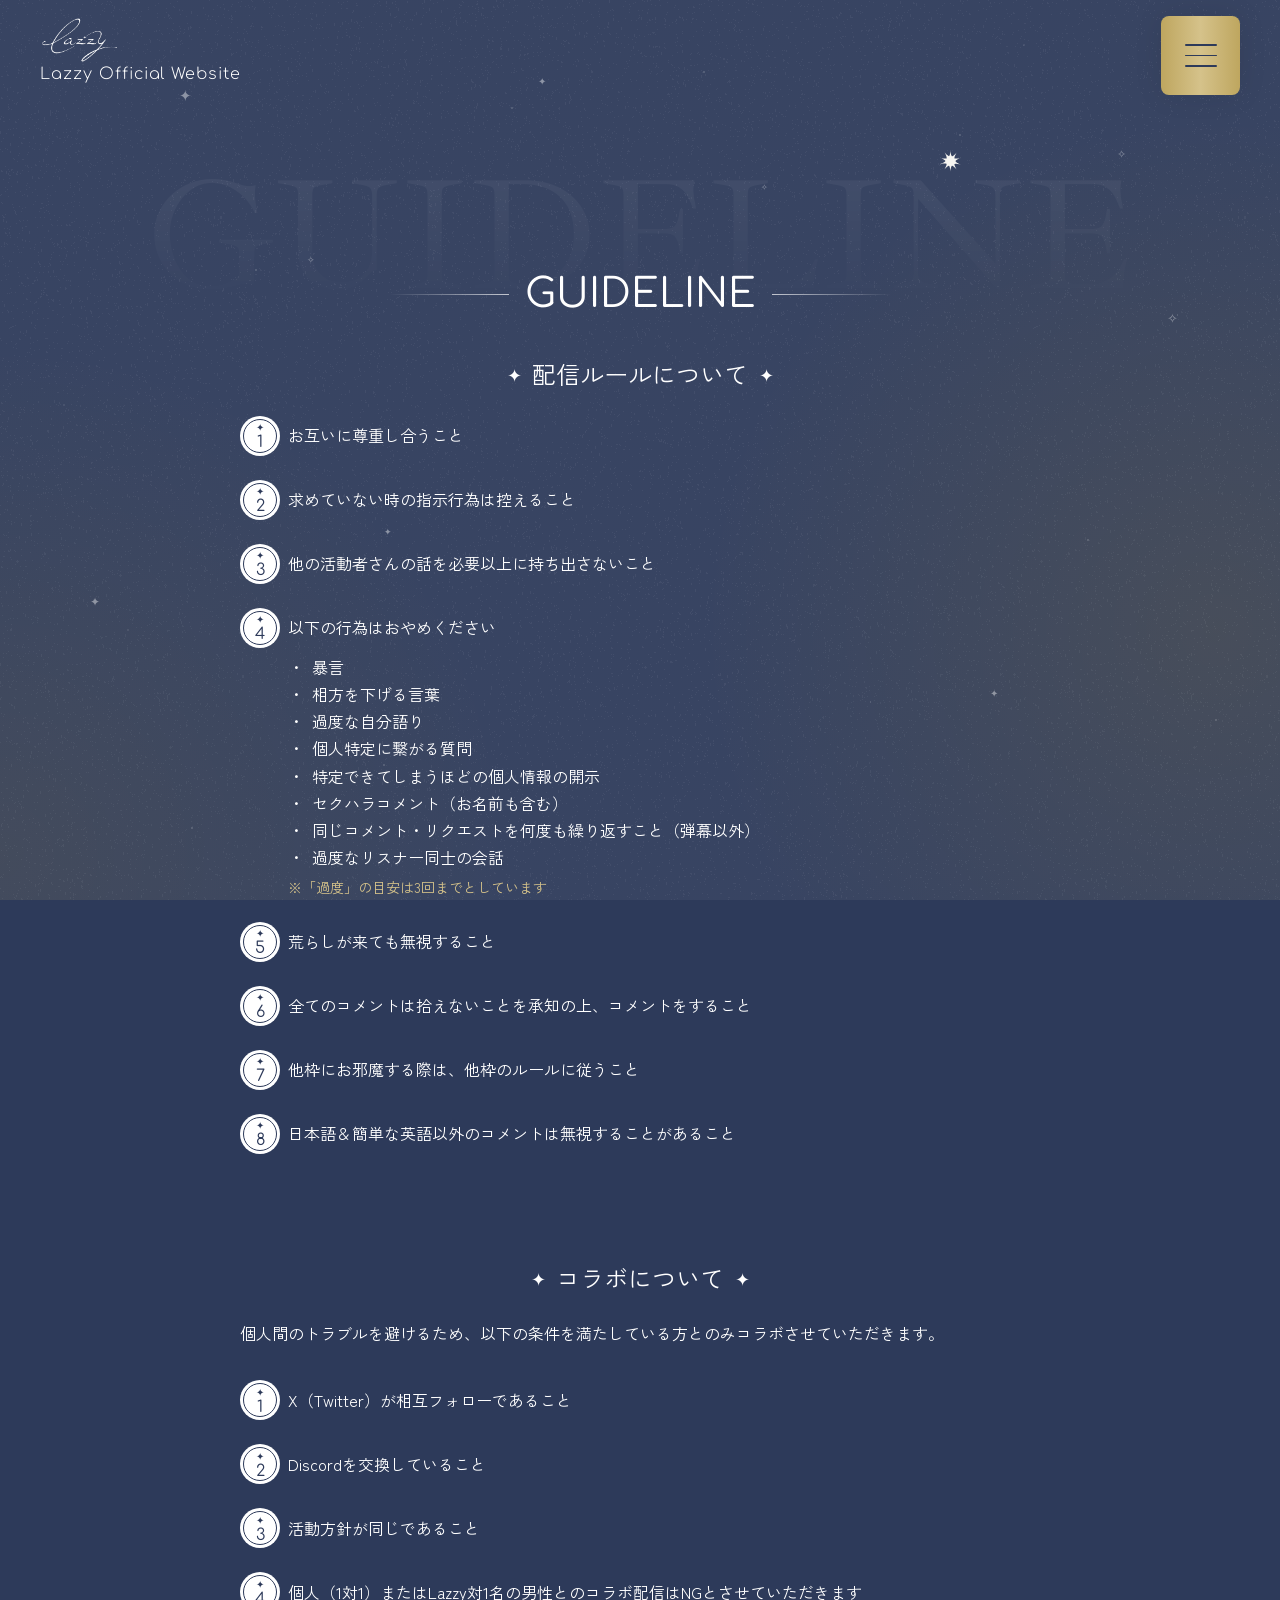
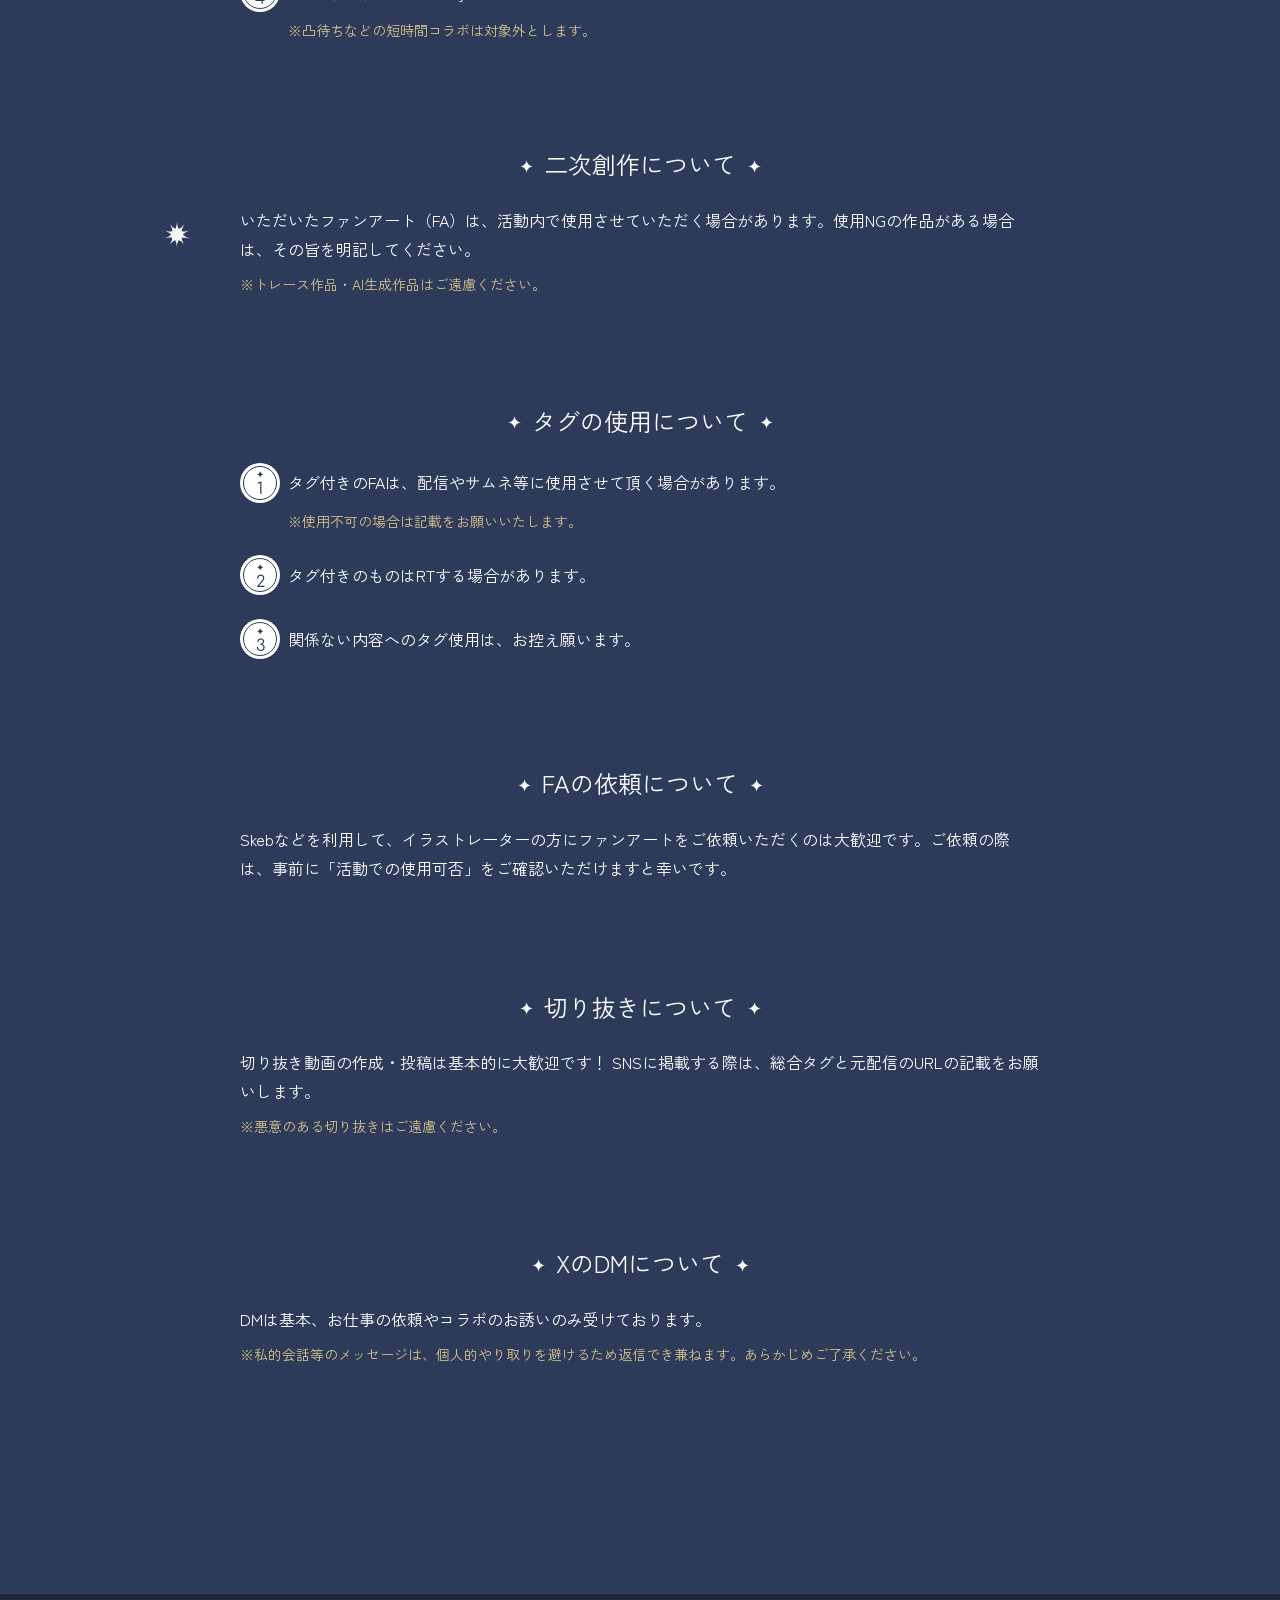
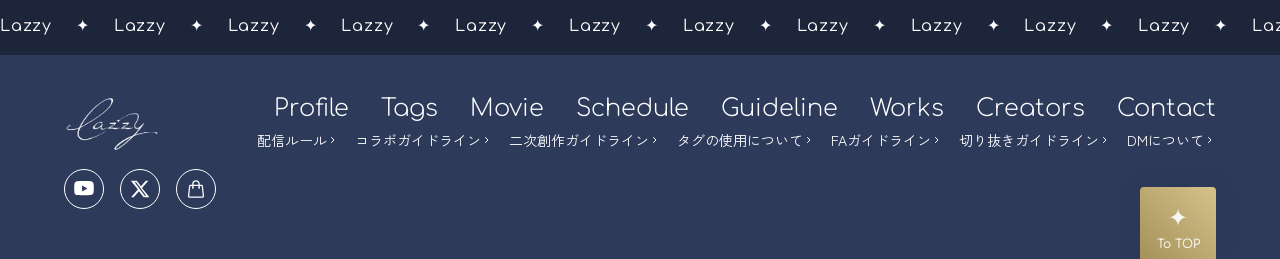
==== commit 3e5e4a28: "Rework WORKS showcase and unify headings, tags and creators - WORKS (PC): fixed image, three-item li" ====
--- a/guideline.html
+++ b/guideline.html
@@ -91,7 +91,7 @@
   <div class="section-inner guideline-page-inner reveal-stagger">
 
     <div class="guideline-block reveal-item" id="stream">
-      <h2 class="guideline-heading">配信ルールについて</h2>
+      <h2 class="sub-heading">配信ルールについて</h2>
       <ol class="rule-list">
         <li><span class="num"><span class="num-inner"><span class="num-star"></span>1</span></span>お互いに尊重し合うこと</li>
         <li><span class="num"><span class="num-inner"><span class="num-star"></span>2</span></span>求めていない時の指示行為は控えること</li>
@@ -122,7 +122,7 @@
     </div>
 
     <div class="guideline-block reveal-item" id="collab">
-      <h2 class="guideline-heading">コラボについて</h2>
+      <h2 class="sub-heading">コラボについて</h2>
       <p>個人間のトラブルを避けるため、以下の条件を満たしている方とのみコラボさせていただきます。</p>
       <ol class="rule-list">
         <li><span class="num"><span class="num-inner"><span class="num-star"></span>1</span></span>X（Twitter）が相互フォローであること</li>
@@ -140,14 +140,14 @@
     </div>
 
     <div class="guideline-block reveal-item" id="fanart">
-      <h2 class="guideline-heading">二次創作について</h2>
+      <h2 class="sub-heading">二次創作について</h2>
       <p>いただいたファンアート（FA）は、活動内で使用させていただく場合があります。使用NGの作品がある場合は、その旨を明記してください。</p>
       <p class="guideline-note-light">※トレース作品・AI生成作品はご遠慮ください。</p>
       <div class="section-divider" aria-hidden="true"></div>
     </div>
 
     <div class="guideline-block reveal-item" id="tag">
-      <h2 class="guideline-heading">タグの使用について</h2>
+      <h2 class="sub-heading">タグの使用について</h2>
       <ol class="rule-list">
         <li class="stacked">
           <div class="guideline-item-main">
@@ -163,20 +163,20 @@
     </div>
 
     <div class="guideline-block reveal-item" id="fa-request">
-      <h2 class="guideline-heading">FAの依頼について</h2>
+      <h2 class="sub-heading">FAの依頼について</h2>
       <p>Skebなどを利用して、イラストレーターの方にファンアートをご依頼いただくのは大歓迎です。ご依頼の際は、事前に「活動での使用可否」をご確認いただけますと幸いです。</p>
       <div class="section-divider" aria-hidden="true"></div>
     </div>
 
     <div class="guideline-block reveal-item" id="kirinuki">
-      <h2 class="guideline-heading">切り抜きについて</h2>
+      <h2 class="sub-heading">切り抜きについて</h2>
       <p>切り抜き動画の作成・投稿は基本的に大歓迎です！ SNSに掲載する際は、総合タグと元配信のURLの記載をお願いします。</p>
       <p class="guideline-note-light">※悪意のある切り抜きはご遠慮ください。</p>
       <div class="section-divider" aria-hidden="true"></div>
     </div>
 
     <div class="guideline-block reveal-item" id="dm">
-      <h2 class="guideline-heading">XのDMについて</h2>
+      <h2 class="sub-heading">XのDMについて</h2>
       <p>DMは基本、お仕事の依頼やコラボのお誘いのみ受けております。</p>
       <p class="guideline-note-light">※私的会話等のメッセージは、個人的やり取りを避けるため返信でき兼ねます。あらかじめご了承ください。</p>
       <div class="section-divider" aria-hidden="true"></div>
--- a/css/style.css
+++ b/css/style.css
@@ -119,17 +119,16 @@
 }
 
 /* ---------- 星アイコン（MVの星と同じ「✦」の文字で描く。大きさは各所の font-size で調整） ---------- */
-.section-title.starred::before,
-.section-title.starred::after,
 .sub-heading::before,
+.sub-heading::after,
 .btn-more::after,
 .num-star::before,
 .works-item::before,
 .footer-totop-star::before,
+.creators-star::before,
 .tags-label::before,
 .music-title::before,
-.music-title::after,
-.guideline-heading::before {
+.music-title::after {
   content: '✦';
   display: flex;
   align-items: center;
@@ -147,7 +146,7 @@
   display: flex;
   align-items: center;
   justify-content: center;
-  gap: 8px;
+  gap: 16px;
   font-family: var(--font-heading);
   font-weight: 400;
   font-size: 40px;
@@ -163,20 +162,17 @@
   transform: translateY(0);
 }
 
-/* 見出しの左右に星を3つずつ並べる */
+/* 見出しの左右の線（タイトル側がはっきりしていて、外側に向かって透明になる） */
 .section-title.starred::before,
 .section-title.starred::after {
-  content: '✦ ✦ ✦';
+  content: '';
   flex: 0 0 auto;
-  font-size: 24px;
-  word-spacing: 4px;
-  animation: title-twinkle 2.4s ease-in-out infinite alternate;
-}
-.section-title.starred::after { animation-delay: 1.2s; }
-@keyframes title-twinkle {
-  from { opacity: 0.6; }
-  to { opacity: 1; }
-}
+  width: 120px;
+  height: 1px;
+  opacity: 0.7;
+}
+.section-title.starred::before { background: linear-gradient(90deg, transparent, currentColor); }
+.section-title.starred::after { background: linear-gradient(90deg, currentColor, transparent); }
 .section-title.starred.dark { color: var(--color-text-dark); }
 
 /* ---------- スクロール表示アニメーション（汎用） ---------- */
@@ -240,18 +236,20 @@
 .sub-heading {
   display: flex;
   align-items: center;
+  justify-content: center;
   gap: 8px;
   font-family: var(--font-jp);
   font-weight: 400;
-  font-size: 32px;
+  font-size: 24px;
   line-height: 1.45;
-  margin: 0 0 8px;
-}
-.sub-heading::before {
-  flex: 0 0 27px;
-  width: 27px;
-  height: 27px;
-  font-size: 24px;
+  margin: 0 0 24px;
+}
+.sub-heading::before,
+.sub-heading::after {
+  flex: 0 0 20px;
+  width: 20px;
+  height: 20px;
+  font-size: 18px;
 }
 
 /* ---------- ヘッダー ---------- */
@@ -1026,6 +1024,11 @@
   flex: 0 1 160px;
   text-align: center;
 }
+/* PC版：項目の幅を文字に合わせて、5つを1列に並べる */
+@media (min-width: 701px) {
+  #tags { max-width: 908px; }
+  .tags-item { flex: 0 0 auto; }
+}
 .tags-label {
   display: flex;
   align-items: center;
@@ -1290,13 +1293,12 @@
 #works { padding-bottom: 200px; }
 .works-showcase {
   display: flex;
-  align-items: flex-start;
+  align-items: center;
   justify-content: center;
   gap: 48px;
 }
 .works-visual {
-  position: sticky;
-  top: calc(50vh - 129px);
+  position: relative;
   flex: 0 0 460px;
   aspect-ratio: 460 / 258;
   border-radius: 8px;
@@ -1316,8 +1318,18 @@
   mix-blend-mode: screen;
   opacity: 0.7;
 }
+/* 画像の右下の「配信を見る」ボタン */
+.works-visual .works-link {
+  position: absolute;
+  right: 16px;
+  bottom: 16px;
+}
+.works-window { flex: 0 0 290px; }
+.works-window:focus-visible {
+  outline: 2px solid var(--color-accent);
+  outline-offset: 8px;
+}
 .works-list {
-  flex: 0 0 290px;
   list-style: none;
   margin: 0;
   padding: 0;
@@ -1325,7 +1337,21 @@
   flex-direction: column;
   gap: 24px;
 }
-/* 画面の真ん中に来た項目（is-active）が金色で大きくなる */
+/* PC版：選択中の項目を真ん中に置き、その上下の3つだけを見せる（位置と高さは js/script.js が計算する） */
+@media (min-width: 861px) {
+  .works-list {
+    position: relative;
+    transition: transform .45s ease;
+  }
+  .works-list.no-anim,
+  .works-list.no-anim .works-item,
+  .works-list.no-anim .works-item p { transition: none; }
+  .works-item:not(.is-active):not(.is-near) {
+    opacity: 0;
+    visibility: hidden;
+  }
+}
+/* 選択中の項目（is-active）が金色で大きくなる */
 .works-item {
   position: relative;
   width: 282px;
@@ -1337,7 +1363,7 @@
   font-weight: 400;
   line-height: 1.45;
   cursor: pointer;
-  transition: width .35s ease, padding .35s ease, background-color .35s ease, color .35s ease, box-shadow .35s ease;
+  transition: width .35s ease, padding .35s ease, background-color .35s ease, color .35s ease, box-shadow .35s ease, opacity .35s ease, visibility .35s ease;
 }
 .works-item time { display: block; }
 .works-item p {
@@ -1356,11 +1382,11 @@
 .works-item::before {
   position: absolute;
   top: 50%;
-  left: -34px;
-  width: 34px;
-  height: 34px;
-  margin-top: -17px;
-  font-size: 30px;
+  left: -32px;
+  width: 24px;
+  height: 24px;
+  margin-top: -12px;
+  font-size: 20px;
   color: var(--color-gold-shade);
   opacity: 0;
   transform: scale(.4);
@@ -1379,9 +1405,10 @@
   margin: 0;
   padding: 0;
   display: grid;
-  grid-template-columns: repeat(3, minmax(220px, auto));
+  /* 列の幅を文字に合わせて、右側に余計な空きができないようにする（全体が中央にそろう） */
+  grid-template-columns: repeat(3, max-content);
   justify-content: center;
-  gap: 24px;
+  gap: 24px 64px;
 }
 .creators-item {
   display: flex;
@@ -1389,12 +1416,15 @@
   gap: 8px;
 }
 .creators-star {
-  flex: 0 0 40px;
-  width: 40px;
-  height: 42px;
-  background-color: var(--color-hero-gold);
-  -webkit-mask: var(--icon-sparkle) center / contain no-repeat;
-  mask: var(--icon-sparkle) center / contain no-repeat;
+  flex: 0 0 24px;
+  width: 24px;
+  height: 24px;
+  color: var(--color-hero-gold);
+}
+.creators-star::before {
+  width: 100%;
+  height: 100%;
+  font-size: 20px;
 }
 .creators-role {
   font-size: 16px;
@@ -1430,21 +1460,8 @@
 }
 .guideline-block .rule-list + .guideline-note-light,
 .guideline-block p + p { margin-top: -24px; }
-.guideline-heading {
-  display: flex;
-  align-items: center;
-  gap: 8px;
-  font-family: var(--font-jp);
-  font-weight: 400;
-  font-size: 32px;
-  line-height: 1.45;
-}
-.guideline-heading::before {
-  flex: 0 0 27px;
-  font-size: 24px;
-  width: 27px;
-  height: 27px;
-}
+/* ブロック内の間隔（gap: 32px）を打ち消して、小見出しの下を24pxにする */
+.guideline-block .sub-heading { margin-bottom: -8px; }
 .guideline-block .guideline-note-light {
   color: var(--color-hero-gold);
   font-size: 14px;
@@ -1725,12 +1742,12 @@
   .movie-panel { padding: 40px 24px; }
 
   .works-showcase { flex-direction: column; align-items: center; gap: 24px; }
-  .works-visual { position: relative; top: auto; flex: 0 0 auto; width: 100%; max-width: 460px; }
-  .works-list { flex: 0 0 auto; width: 100%; max-width: 460px; }
+  .works-visual { flex: 0 0 auto; width: 100%; max-width: 460px; }
+  .works-window { flex: 0 0 auto; width: 100%; max-width: 460px; }
   .works-item, .works-item.is-active { width: 100%; }
   .works-item::before { display: none; }
 
-  .creators-list { grid-template-columns: repeat(2, minmax(0, 220px)); }
+  .creators-list { grid-template-columns: repeat(2, minmax(0, max-content)); }
 }
 
 @media (max-width: 700px) {
@@ -1798,13 +1815,11 @@
   .footer-links { gap: 10px; }
   .footer-social { margin-top: 10px; }
   .section-title.starred::before,
-  .section-title.starred::after {
-    font-size: 14px;
-    word-spacing: 0;
-  }
+  .section-title.starred::after { width: 56px; }
   .section-lead { font-size: 20px; }
-  .sub-heading, .guideline-heading { font-size: 22px; }
-  .sub-heading::before, .guideline-heading::before { flex-basis: 20px; width: 20px; height: 20px; font-size: 18px; }
+  .sub-heading { font-size: 22px; margin-bottom: 8px; }
+  .guideline-body .sub-heading { margin-bottom: 24px; }
+  .guideline-block .sub-heading { margin-bottom: 0; }
   .member-name { font-size: 24px; justify-content: center; }
   .section-divider { margin-top: 32px; }
 
@@ -1847,8 +1862,9 @@
 
   .works-item.is-active p { font-size: 20px; }
 
-  .creators-list { grid-template-columns: repeat(2, minmax(0, 1fr)); gap: 20px 12px; }
-  .creators-star { flex-basis: 28px; width: 28px; height: 30px; }
+  .creators-list { gap: 20px 12px; }
+  .creators-star { flex-basis: 28px; width: 28px; height: 28px; }
+  .creators-star::before { font-size: 24px; }
   .creators-role { font-size: 13px; }
   .creators-name { font-size: 18px; }
 
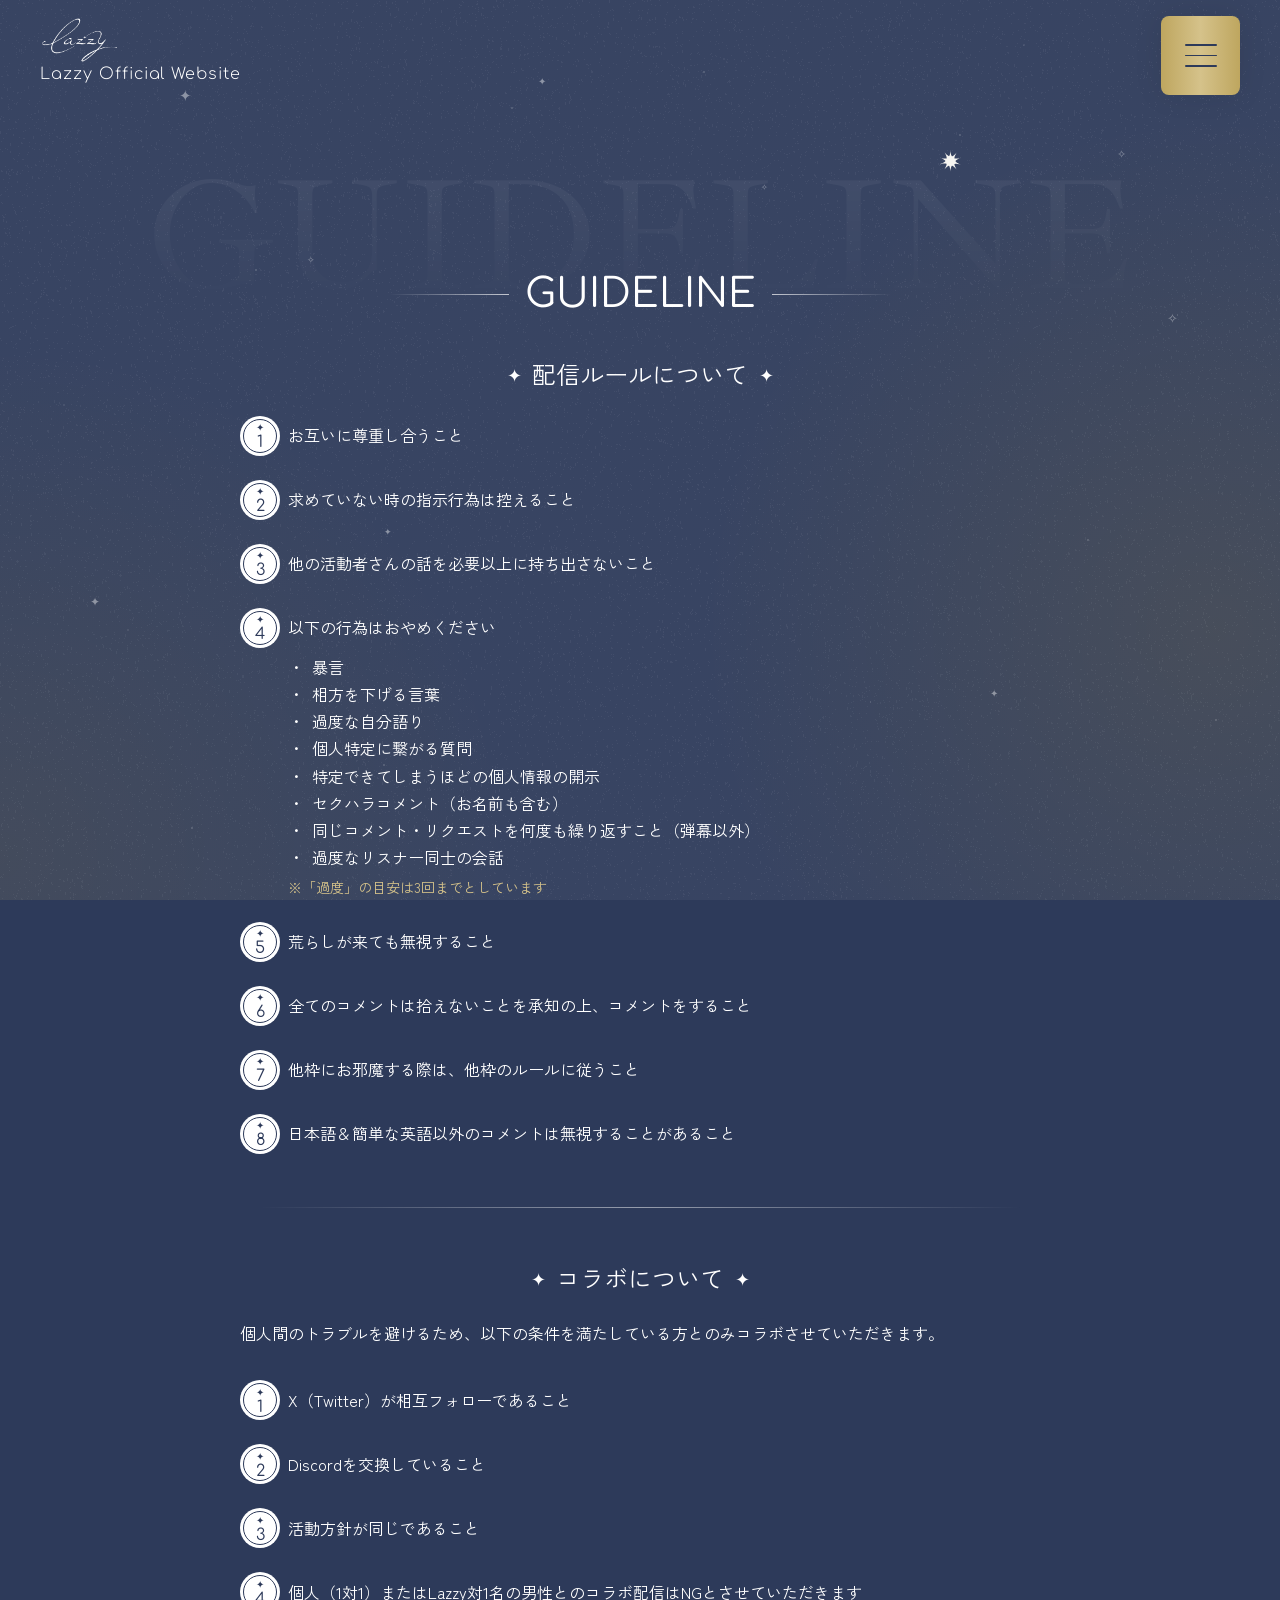
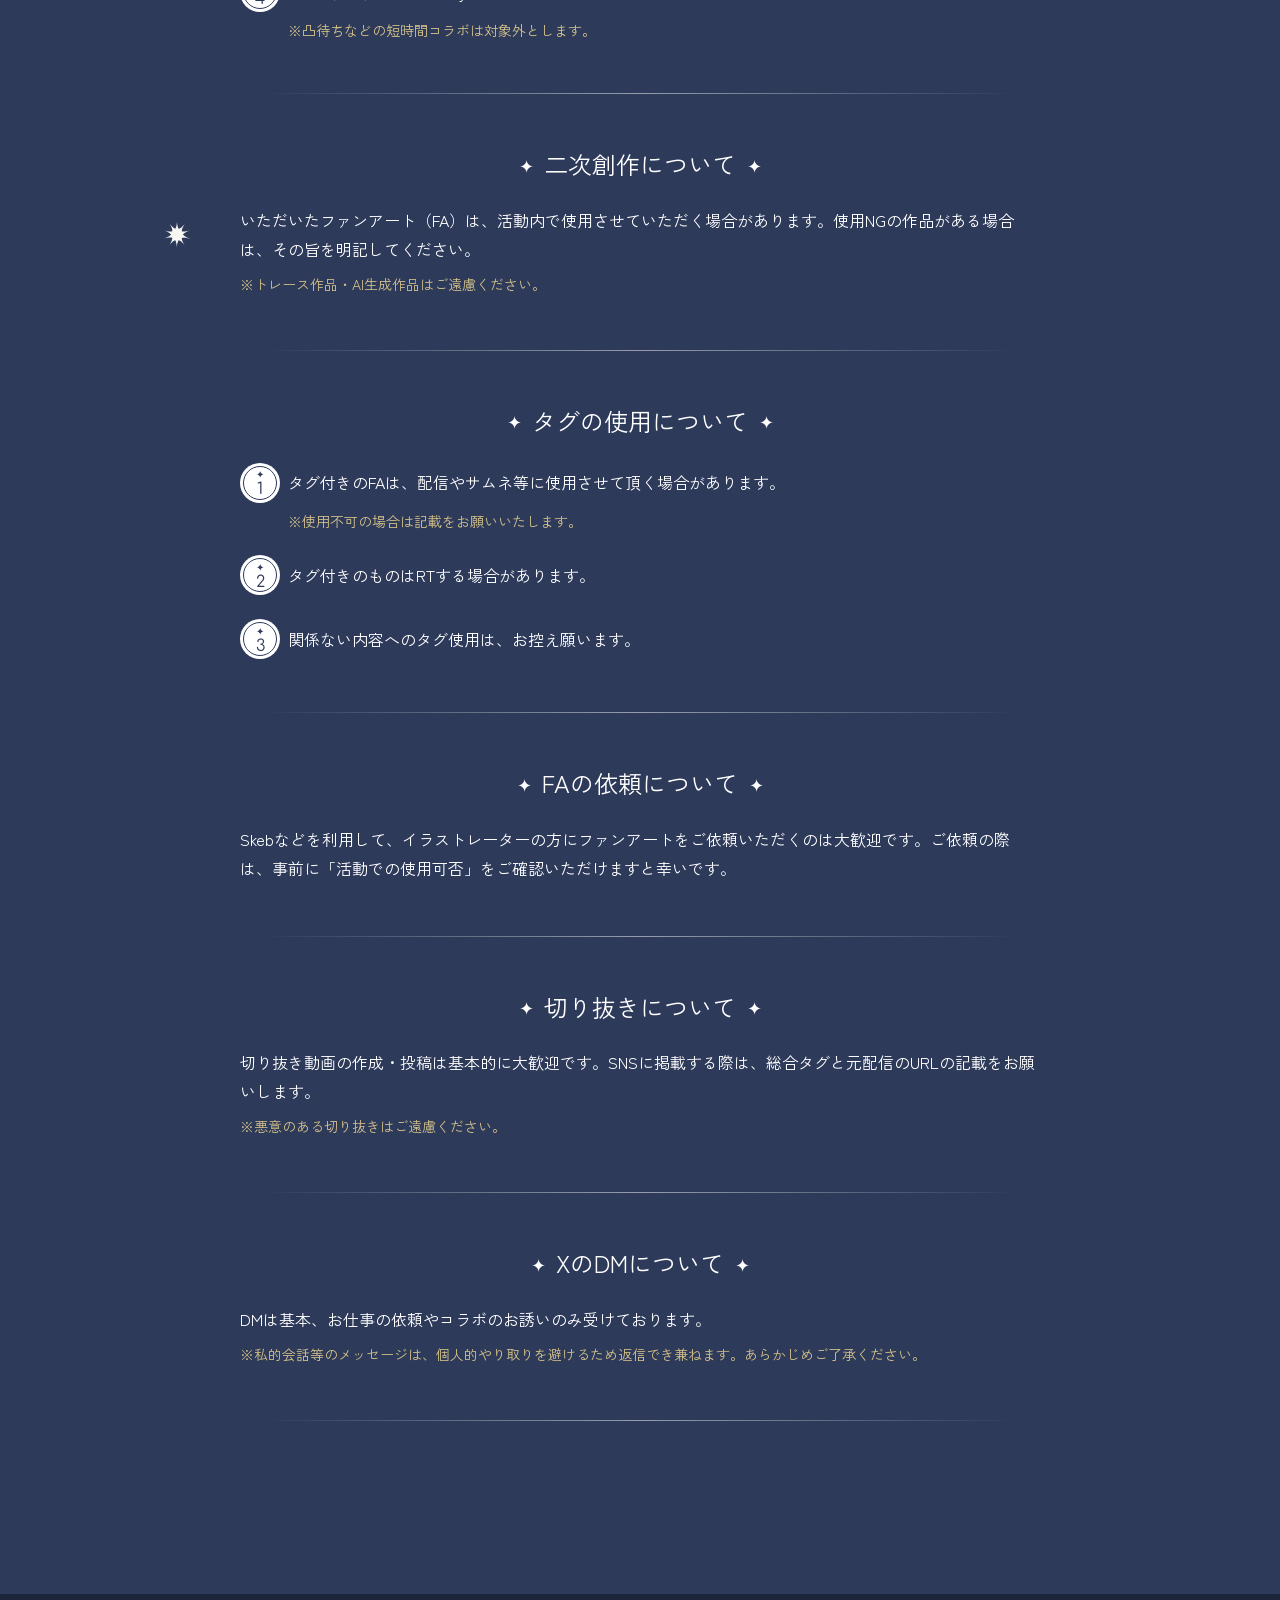
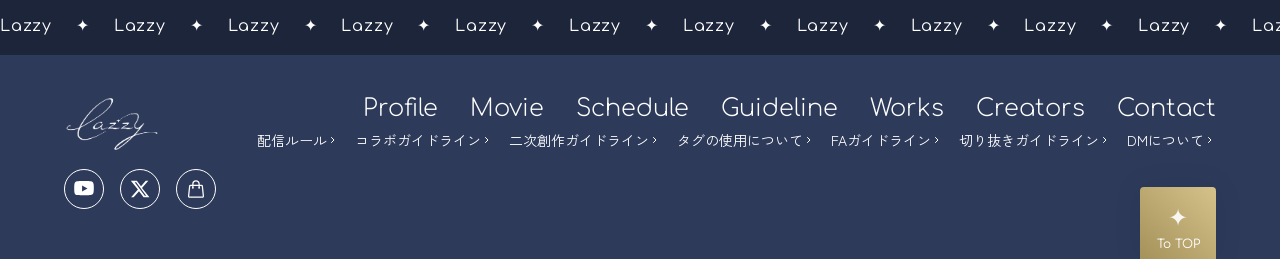
==== commit 7b5cd4ed: "Expand MUSIC page, remove TAGS and fix guideline dividers - MUSIC: 25 tracks with click-to-play thum" ====
--- a/guideline.html
+++ b/guideline.html
@@ -48,7 +48,6 @@
   <nav class="menu-overlay-nav">
     <a href="index.html#top">Top</a>
     <a href="index.html#profile">Profile</a>
-    <a href="index.html#tags">Tags</a>
     <a href="index.html#movie">Movie</a>
     <a href="index.html#schedule">Schedule</a>
     <a href="index.html#guideline">Guideline</a>
@@ -170,7 +169,7 @@
 
     <div class="guideline-block reveal-item" id="kirinuki">
       <h2 class="sub-heading">切り抜きについて</h2>
-      <p>切り抜き動画の作成・投稿は基本的に大歓迎です！ SNSに掲載する際は、総合タグと元配信のURLの記載をお願いします。</p>
+      <p>切り抜き動画の作成・投稿は基本的に大歓迎です。SNSに掲載する際は、総合タグと元配信のURLの記載をお願いします。</p>
       <p class="guideline-note-light">※悪意のある切り抜きはご遠慮ください。</p>
       <div class="section-divider" aria-hidden="true"></div>
     </div>
@@ -241,7 +240,6 @@
       <div class="footer-links">
         <nav class="footer-nav">
           <a href="index.html#profile">Profile</a>
-          <a href="index.html#tags">Tags</a>
           <a href="index.html#movie">Movie</a>
           <a href="index.html#schedule">Schedule</a>
           <a href="index.html#guideline">Guideline</a>
--- a/css/style.css
+++ b/css/style.css
@@ -126,7 +126,6 @@
 .works-item::before,
 .footer-totop-star::before,
 .creators-star::before,
-.tags-label::before,
 .music-title::before,
 .music-title::after {
   content: '✦';
@@ -418,8 +417,8 @@
 .menu-overlay-nav a {
   font-family: var(--font-heading);
   font-weight: normal;
-  font-size: 40px;
-  line-height: 1.125;
+  font-size: 36px;
+  line-height: 1.11;
   color: var(--color-text-dark);
   opacity: 0;
   transform: translateX(24px);
@@ -1009,49 +1008,6 @@
 }
 .btn-more-block { display: flex; width: 100%; }
 
-/* ---------- タグ（PROFILEセクション内） ---------- */
-#tags { margin-top: 40px; }
-.tags-list {
-  list-style: none;
-  margin: 0;
-  padding: 0;
-  display: flex;
-  flex-wrap: wrap;
-  justify-content: center;
-  gap: 32px 48px;
-}
-.tags-item {
-  flex: 0 1 160px;
-  text-align: center;
-}
-/* PC版：項目の幅を文字に合わせて、5つを1列に並べる */
-@media (min-width: 701px) {
-  #tags { max-width: 908px; }
-  .tags-item { flex: 0 0 auto; }
-}
-.tags-label {
-  display: flex;
-  align-items: center;
-  justify-content: center;
-  gap: 8px;
-  font-family: var(--font-heading);
-  font-size: 16px;
-  margin: 0 0 8px;
-}
-.tags-label::before {
-  width: 14px;
-  height: 14px;
-  font-size: 12px;
-  color: var(--color-hero-gold);
-}
-.tags-value {
-  font-size: 24px;
-  font-weight: 400;
-  line-height: 1.45;
-  color: var(--color-text-light);
-  margin: 0;
-}
-
 /* ---------- 動画パネル ---------- */
 .movie-panel {
   background: var(--color-ivory);
@@ -1451,7 +1407,8 @@
   flex-direction: column;
   gap: 32px;
 }
-.guideline-block > .section-divider { margin-top: 8px; }
+/* 縦並び（flex）の中では margin: auto で幅が0になるので、幅を指定する */
+.guideline-block > .section-divider { width: 100%; margin-top: 8px; }
 .guideline-block + .guideline-block { margin-top: 40px; }
 .guideline-block p {
   font-size: 16px;
@@ -1488,6 +1445,13 @@
 .rule-list li.stacked .guideline-note-light { margin: 8px 0 0 48px; }
 
 /* ---------- 下層ページ（MUSIC） ---------- */
+/* PICK UP（開くたびにランダムな1曲） */
+.music-pickup {
+  max-width: 640px;
+  margin: 40px auto 0;
+}
+.music-pickup-video { border-radius: 8px; }
+
 .music-filter {
   display: flex;
   flex-wrap: wrap;
@@ -1538,6 +1502,13 @@
 .music-card {
   position: relative;
   flex: 0 0 315px;
+  min-width: 0;
+  display: flex;
+  flex-direction: column;
+  padding: 16px;
+  border-radius: 8px;
+  background: var(--color-ivory);
+  color: var(--color-text-dark);
   scroll-snap-align: center;
 }
 /* カードとカードの間の小さな丸 */
@@ -1552,36 +1523,14 @@
   border-radius: 50%;
   background: var(--color-ivory);
 }
-.music-card a {
-  display: block;
-  padding: 16px;
-  border-radius: 8px;
-  background: var(--color-ivory);
-  color: var(--color-text-dark);
-  -webkit-user-drag: none;
-}
-.music-thumb {
-  display: block;
-  aspect-ratio: 1;
-  overflow: hidden;
-  background: var(--color-hero-navy);
-}
-.music-thumb img {
-  width: 100%;
-  height: 100%;
-  object-fit: cover;
-  pointer-events: none;
-  /* YouTubeのサムネイル（4:3）は上下に黒帯があるので、拡大して帯を切り落とす */
-  transform: scale(1.34);
-  transition: transform .4s ease;
-}
-.music-card a:hover .music-thumb img { transform: scale(1.4); }
+.music-thumb { border-radius: 8px; }
 .music-info {
   display: flex;
   flex-direction: column;
   align-items: center;
+  flex: 1;
   gap: 8px;
-  padding: 16px 8px;
+  padding: 16px 0 0;
 }
 .music-title {
   display: flex;
@@ -1589,13 +1538,16 @@
   justify-content: center;
   gap: 8px;
   width: 100%;
+  min-height: 44px;
   padding: 8px 16px;
   border: 1px solid rgba(var(--color-hero-navy-rgb), 0.6);
   border-radius: 32px;
-  font-size: 24px;
+  font-size: 18px;
   font-weight: 400;
   line-height: 1.45;
   text-align: center;
+  /* 1行に収める（長い曲名は js/script.js が文字を小さくする） */
+  white-space: nowrap;
 }
 .music-title::before,
 .music-title::after {
@@ -1809,9 +1761,6 @@
   .guideline-sub { margin-top: 10px; }
   .rule-list li.stacked .guideline-sub { margin-top: 10px; }
   .rule-list li.stacked .guideline-note-light { margin-top: 6px; }
-  .tags-label { gap: 6px; margin-bottom: 6px; }
-  .music-info { padding: 16px 6px; }
-  .music-title { gap: 10px; padding: 8px 17px; }
   .footer-links { gap: 10px; }
   .footer-social { margin-top: 10px; }
   .section-title.starred::before,
@@ -1858,8 +1807,6 @@
   .member-info { flex-basis: auto; gap: 16px; }
   .member-actions { justify-content: center; }
 
-  .tags-value { font-size: 20px; }
-
   .works-item.is-active p { font-size: 20px; }
 
   .creators-list { gap: 20px 12px; }
@@ -1874,7 +1821,7 @@
 
   .music-list { padding: 0 calc(50vw - 130px); }
   .music-card { flex-basis: 260px; }
-  .music-title { font-size: 20px; }
+  .music-title { min-height: 41px; padding: 8px; font-size: 16px; }
 
   .footer-inner { padding: 40px 24px 104px; }
   .footer-top { align-items: center; }
